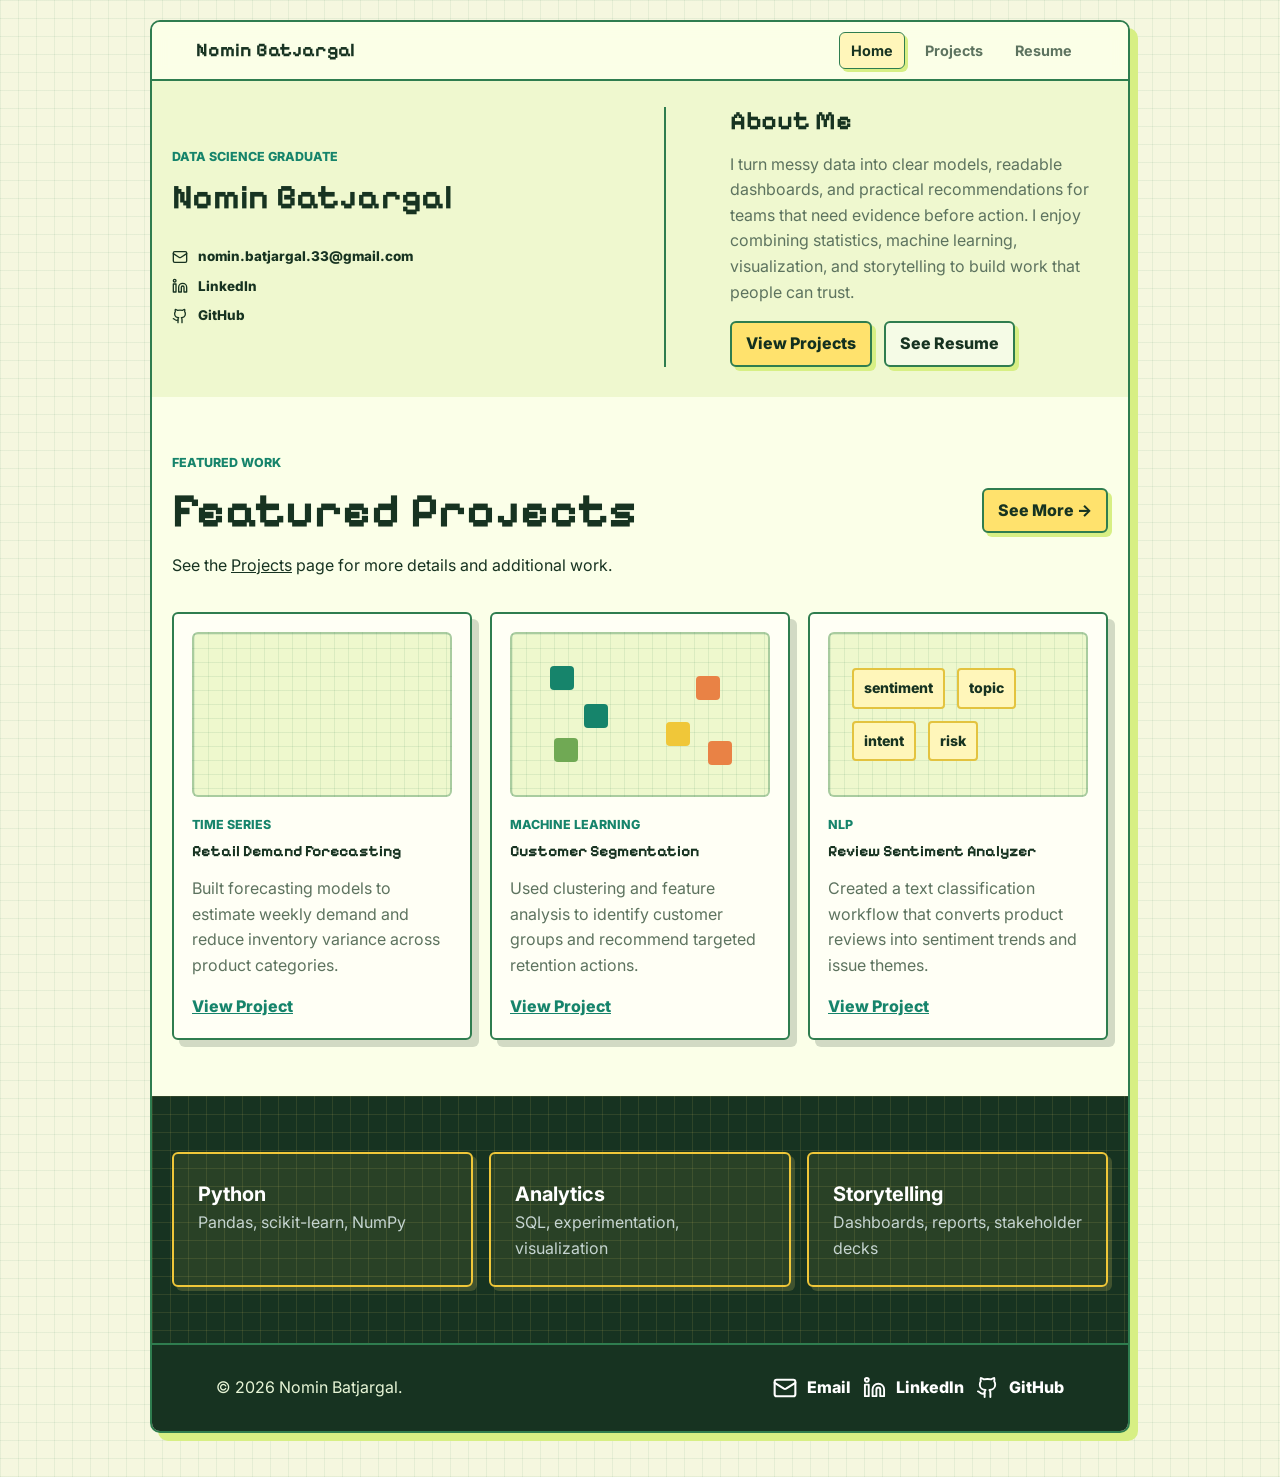
==== index.html @ e417fc6b "portfolio initial design" ====
<!DOCTYPE html>
<html lang="en">
<head>
  <meta charset="UTF-8">
  <meta name="viewport" content="width=device-width, initial-scale=1.0">
  <meta name="description" content="Personal portfolio for a data science graduate featuring projects, resume, and contact information.">
  <title>Nomin Batjargal | Data Science Portfolio</title>
  <link rel="preconnect" href="https://fonts.googleapis.com">
  <link rel="preconnect" href="https://fonts.gstatic.com" crossorigin>
  <link href="https://fonts.googleapis.com/css2?family=Inter:wght@400;500;600;700;800&family=Pixelify+Sans:wght@500;600;700&display=swap" rel="stylesheet">
  <link rel="stylesheet" href="styles.css">
</head>
<body>
  <div class="site-shell">
    <header class="site-header">
      <a class="brand" href="index.html" aria-label="Home">
        <span>Nomin Batjargal</span>
      </a>
      <button class="nav-toggle" type="button" aria-expanded="false" aria-controls="site-nav" aria-label="Toggle navigation">
        <span></span>
        <span></span>
        <span></span>
      </button>
      <nav id="site-nav" class="site-nav" aria-label="Primary navigation">
        <a class="active" href="index.html">Home</a>
        <a href="projects.html">Projects</a>
        <a href="resume.html">Resume</a>
      </nav>
    </header>

    <main>
      <section class="hero">
      <div class="hero-content">
        <div class="hero-identity">
          <p class="eyebrow">Data Science Graduate</p>
          <h1>Nomin Batjargal</h1>
          <div class="hero-contact" aria-label="Contact information">
            <a href="mailto:nomin.batjargal.33@gmail.com">nomin.batjargal.33@gmail.com</a>
            <a href="https://www.linkedin.com/in/nomin-batjargal/" target="_blank" rel="noreferrer">LinkedIn</a>
            <a href="https://github.com/nomin709" target="_blank" rel="noreferrer">GitHub</a>
          </div>
        </div>
        <div class="hero-about">
          <div>
            <h2>About Me</h2>
            <p class="hero-copy">
              I turn messy data into clear models, readable dashboards, and practical recommendations for teams that need evidence before action. I enjoy combining statistics, machine learning, visualization, and storytelling to build work that people can trust.
            </p>
          </div>
          <div class="hero-actions">
            <a class="button primary" href="projects.html">View Projects</a>
            <a class="button secondary" href="resume.html">See Resume</a>
          </div>
        </div>
      </div>
      </section>

      <section class="section">
      <div class="section-inner">
        <div class="section-heading featured-projects-heading">
          <div>
            <p class="eyebrow">Featured Work</p>
            <div class="featured-title-row">
              <h2>Featured Projects</h2>
              <a class="button compact" href="projects.html">See More -></a>
            </div>
            <p>
              See the <a href="projects.html">Projects</a> page for more details and additional work.
            </p>
          </div>
        </div>
        <div class="card-grid">
          <article class="project-card">
            <div class="project-visual forecast">
              <span></span><span></span><span></span><span></span><span></span>
            </div>
            <p class="project-type">Time Series</p>
            <h3>Retail Demand Forecasting</h3>
            <p>Built forecasting models to estimate weekly demand and reduce inventory variance across product categories.</p>
            <a href="projects.html#forecasting">View Project</a>
          </article>
          <article class="project-card">
            <div class="project-visual cluster">
              <span></span><span></span><span></span><span></span><span></span><span></span>
            </div>
            <p class="project-type">Machine Learning</p>
            <h3>Customer Segmentation</h3>
            <p>Used clustering and feature analysis to identify customer groups and recommend targeted retention actions.</p>
            <a href="projects.html#segmentation">View Project</a>
          </article>
          <article class="project-card">
            <div class="project-visual nlp">
              <span>sentiment</span><span>topic</span><span>intent</span><span>risk</span>
            </div>
            <p class="project-type">NLP</p>
            <h3>Review Sentiment Analyzer</h3>
            <p>Created a text classification workflow that converts product reviews into sentiment trends and issue themes.</p>
            <a href="projects.html#nlp">View Project</a>
          </article>
        </div>
      </div>
      </section>

      <section class="section stats-band">
      <div class="section-inner stats-grid">
        <div>
          <strong>Python</strong>
          <span>Pandas, scikit-learn, NumPy</span>
        </div>
        <div>
          <strong>Analytics</strong>
          <span>SQL, experimentation, visualization</span>
        </div>
        <div>
          <strong>Storytelling</strong>
          <span>Dashboards, reports, stakeholder decks</span>
        </div>
      </div>
      </section>
    </main>

    <footer class="site-footer">
      <p>&copy; 2026 Nomin Batjargal.</p>
      <div>
        <a href="mailto:nomin.batjargal.33@gmail.com">Email</a>
        <a href="https://www.linkedin.com/in/nomin-batjargal/" target="_blank" rel="noreferrer">LinkedIn</a>
        <a href="https://github.com/nomin709" target="_blank" rel="noreferrer">GitHub</a>
      </div>
    </footer>
  </div>

  <script src="script.js"></script>
</body>
</html>
---- styles.css ----
:root {
  --ink: #173321;
  --muted: #5d735f;
  --paper: #fbffe8;
  --panel: #fffff5;
  --line: #2f7d4f;
  --sage: #70a954;
  --teal: #16846b;
  --coral: #e98245;
  --mustard: #f0c739;
  --charcoal: #173321;
  --shadow: 7px 7px 0 rgba(23, 51, 33, 0.18);
  --pixel-shadow: 5px 5px 0 #d7ef84;
  --sun: #ffe26d;
}

* {
  box-sizing: border-box;
}

html {
  scroll-behavior: smooth;
}

body {
  margin: 0;
  padding: 20px 0 44px;
  background:
    linear-gradient(90deg, rgba(47, 125, 79, 0.08) 1px, transparent 1px),
    linear-gradient(rgba(47, 125, 79, 0.08) 1px, transparent 1px),
    #f5f7df;
  background-size: 18px 18px;
  color: var(--ink);
  font-family: "Inter", system-ui, -apple-system, BlinkMacSystemFont, "Segoe UI", sans-serif;
  line-height: 1.6;
}

body.modal-open {
  overflow: hidden;
}

a {
  color: inherit;
}

.site-shell {
  width: min(980px, calc(100% - 32px));
  margin: 0 auto;
  overflow: hidden;
  background: var(--paper);
  border: 2px solid var(--line);
  border-radius: 10px;
  box-shadow: 8px 8px 0 #d7ef84;
}

.site-header {
  position: sticky;
  top: 0;
  z-index: 20;
  display: flex;
  align-items: center;
  justify-content: space-between;
  gap: 24px;
  padding: 10px clamp(18px, 4vw, 44px);
  background: rgba(251, 255, 232, 0.96);
  border-bottom: 2px solid var(--line);
  backdrop-filter: blur(8px);
}

.brand {
  display: inline-flex;
  align-items: center;
  font-family: "Pixelify Sans", "Inter", system-ui, sans-serif;
  font-size: 1.2rem;
  font-weight: 800;
  text-decoration: none;
}

.site-nav {
  display: flex;
  align-items: center;
  gap: 8px;
}

.site-nav a {
  padding: 6px 11px;
  color: var(--muted);
  font-size: 0.9rem;
  font-weight: 700;
  text-decoration: none;
  border: 1px solid transparent;
  border-radius: 6px;
}

.site-nav a:hover,
.site-nav a.active {
  color: var(--ink);
  background: #fff6ba;
  border-color: var(--line);
  box-shadow: 3px 3px 0 #d7ef84;
}

.nav-toggle {
  display: none;
  width: 36px;
  height: 36px;
  padding: 0;
  background: #fff6ba;
  border: 2px solid var(--line);
  border-radius: 6px;
}

.nav-toggle span {
  display: block;
  width: 18px;
  height: 2px;
  margin: 4px auto;
  background: var(--ink);
}

.hero {
  position: relative;
  min-height: 240px;
  display: flex;
  align-items: center;
  overflow: hidden;
  background:#eff8cf;
}

.hero-content {
  position: relative;
  z-index: 1;
  display: grid;
  grid-template-columns: minmax(0, 1fr) minmax(0, 1fr);
  gap: clamp(24px, 4vw, 48px);
  width: min(1120px, calc(100% - 40px));
  margin: 0 auto;
  padding: 26px 0 30px;
  color: var(--ink);
}

.hero-identity,
.hero-about {
  min-height: 190px;
}

.hero-identity {
  display: flex;
  flex-direction: column;
  justify-content: center;
}

.hero-about {
  display: flex;
  flex-direction: column;
  justify-content: space-between;
  padding-left: clamp(32px, 5vw, 64px);
  border-left: 2px solid var(--line);
}

.hero-about h2 {
  margin-bottom: 10px;
  font-size: clamp(1.2rem, 2.4vw, 1.65rem);
  color: var(--ink);
}

.hero-contact {
  display: grid;
  gap: 8px;
  margin-top: 8px;
}

.hero-contact a {
  display: inline-flex;
  width: fit-content;
  align-items: center;
  gap: 10px;
  color: var(--ink);
  font-size: 0.84rem;
  font-weight: 800;
  text-decoration: none;
}

.eyebrow {
  margin: 0 0 12px;
  color: var(--teal);
  font-size: 0.78rem;
  font-weight: 800;
  letter-spacing: 0;
  text-transform: uppercase;
}

.hero .eyebrow {
  color: var(--teal);
}

h1,
h2,
h3,
p {
  overflow-wrap: break-word;
}

h1,
h2,
h3 {
  margin-top: 0;
  font-family: "Pixelify Sans", "Inter", system-ui, sans-serif;
  line-height: 1.08;
}

h1 {
  max-width: 880px;
  margin-bottom: 22px;
  font-size: clamp(3rem, 10vw, 6.9rem);
  letter-spacing: 0;
}

.hero h1 {
  font-size: clamp(1.45rem, 3vw, 2.15rem);
  white-space: nowrap;
}

.page-hero h1 {
  font-size: clamp(2.3rem, 6vw, 4.4rem);
}

h2 {
  margin-bottom: 18px;
  font-size: clamp(1.8rem, 4vw, 3rem);
}

h3 {
  margin-bottom: 10px;
  font-size: 1.25rem;
}

.hero-copy,
.page-hero p {
  max-width: 700px;
  color: var(--muted);
  font-size: clamp(0.9rem, 1.3vw, 1rem);
}

.page-hero p {
  color: #d8e5df;
}

.hero-actions,
.tag-row,
.site-footer div {
  display: flex;
  flex-wrap: wrap;
  gap: 12px;
}

.button {
  display: inline-flex;
  min-height: 38px;
  align-items: center;
  justify-content: center;
  padding: 8px 14px;
  font-weight: 800;
  text-decoration: none;
  border: 2px solid var(--line);
  border-radius: 6px;
  box-shadow: 4px 4px 0 #d7ef84;
  cursor: pointer;
}

.button.primary {
  color: #12301f;
  background: var(--sun);
}

.button.secondary {
  color: var(--ink);
  background: #f5fbe6;
  border-color: var(--line);
  box-shadow: 4px 4px 0 #d7ef84;
}

.section {
  padding: clamp(34px, 5vw, 56px) 0;
}

.section-inner {
  width: min(1120px, calc(100% - 40px));
  margin: 0 auto;
}

.intro-band,
.muted-section {
  background:
    linear-gradient(90deg, rgba(47, 125, 79, 0.08) 1px, transparent 1px),
    linear-gradient(rgba(47, 125, 79, 0.08) 1px, transparent 1px),
    #eff8cf;
  background-size: 16px 16px;
}

.two-column,
.split-layout,
.resume-hero {
  display: grid;
  grid-template-columns: minmax(0, 0.95fr) minmax(0, 1.05fr);
  gap: clamp(34px, 6vw, 72px);
  align-items: start;
}

.intro-copy,
.content-stack {
  color: var(--muted);
  font-size: 1.08rem;
}

.text-link,
.project-card a {
  color: var(--teal);
  font-weight: 800;
}

.section-heading {
  max-width: 720px;
  margin-bottom: 34px;
}

.featured-projects-heading {
  max-width: 100%;
}

.featured-projects-heading p {
  max-width: none;
}

.featured-projects-heading h2 {
  margin-bottom: 0;
}

.featured-title-row {
  display: flex;
  align-items: center;
  justify-content: space-between;
  gap: 24px;
  margin-bottom: 10px;
}

.button.compact {
  min-height: 40px;
  padding: 8px 14px;
  color: var(--charcoal);
  background: var(--sun);
  white-space: nowrap;
}

.project-intro {
  padding-top: clamp(34px, 5vw, 56px);
  padding-bottom: 0;
}

.project-intro .section-heading {
  margin-bottom: 0;
}

.project-page-heading {
  max-width: 100%;
}

.project-page-heading h2 {
  font-size: clamp(1.6rem, 3vw, 2.25rem);
}

.project-page-heading p {
  max-width: none;
}

.project-intro p {
  color: var(--muted);
  font-size: 1.08rem;
}

.card-grid {
  display: grid;
  grid-template-columns: repeat(3, minmax(0, 1fr));
  gap: 18px;
}

.project-card,
.case-study,
.timeline-grid article,
.resume-sidebar,
.resume-main {
  background: var(--panel);
  border: 2px solid var(--line);
  border-radius: 6px;
  box-shadow: var(--shadow);
}

.project-card {
  padding: 18px;
}

.project-card h3 {
  font-size: 0.98rem;
}

.case-study h2 {
  font-size: clamp(1.2rem, 2.1vw, 1.65rem);
}

.project-card p,
.case-study p,
.timeline-grid p {
  color: var(--muted);
}

.project-type {
  margin: 18px 0 8px;
  color: var(--teal) !important;
  font-size: 0.78rem;
  font-weight: 800;
  text-transform: uppercase;
}

.project-visual {
  position: relative;
  min-height: 165px;
  overflow: hidden;
  background:
    linear-gradient(90deg, rgba(47, 125, 79, 0.1) 1px, transparent 1px),
    linear-gradient(rgba(47, 125, 79, 0.1) 1px, transparent 1px),
    #eef8cd;
  background-size: 14px 14px;
  border: 2px solid rgba(47, 125, 79, 0.36);
  border-radius: 6px;
}

.project-visual.forecast {
  display: flex;
  align-items: end;
  gap: 9px;
  padding: 22px;
}

.project-visual.forecast span {
  flex: 1;
  min-width: 18px;
  background: var(--teal);
  border-radius: 4px 4px 0 0;
}

.project-visual.forecast span:nth-child(1) { height: 36%; }
.project-visual.forecast span:nth-child(2) { height: 58%; background: var(--sage); }
.project-visual.forecast span:nth-child(3) { height: 46%; background: var(--mustard); }
.project-visual.forecast span:nth-child(4) { height: 76%; }
.project-visual.forecast span:nth-child(5) { height: 64%; background: var(--coral); }

.project-visual.cluster span {
  position: absolute;
  width: 24px;
  height: 24px;
  background: var(--teal);
  border-radius: 4px;
}

.project-visual.cluster span:nth-child(1) { top: 32px; left: 38px; }
.project-visual.cluster span:nth-child(2) { top: 70px; left: 72px; background: var(--teal); }
.project-visual.cluster span:nth-child(3) { top: 104px; left: 42px; background: var(--sage); }
.project-visual.cluster span:nth-child(4) { top: 42px; right: 48px; background: var(--coral); }
.project-visual.cluster span:nth-child(5) { top: 88px; right: 78px; background: var(--mustard); }
.project-visual.cluster span:nth-child(6) { bottom: 30px; right: 36px; background: var(--coral); }

.project-visual.nlp {
  display: flex;
  flex-wrap: wrap;
  align-content: center;
  gap: 12px;
  padding: 22px;
}

.project-visual.nlp span,
.tag-row span,
.skill-cloud span {
  display: inline-flex;
  align-items: center;
  min-height: 34px;
  padding: 7px 10px;
  color: var(--charcoal);
  background: #fff6ba;
  border: 2px solid #e3c33f;
  border-radius: 4px;
  font-size: 0.88rem;
  font-weight: 800;
}

.project-visual.dashboard {
  display: grid;
  grid-template-columns: repeat(2, 1fr);
  gap: 14px;
  padding: 22px;
}

.project-visual.dashboard span {
  background: #ffffff;
  border: 2px solid var(--line);
  border-radius: 4px;
}

.project-visual.dashboard span:first-child {
  grid-row: span 2;
  background: linear-gradient(180deg, var(--teal), var(--sage));
}

.stats-band {
  color: #ffffff;
  background:
    linear-gradient(90deg, rgba(255, 226, 109, 0.1) 1px, transparent 1px),
    linear-gradient(rgba(255, 226, 109, 0.1) 1px, transparent 1px),
    var(--charcoal);
  background-size: 18px 18px;
}

.stats-grid {
  display: grid;
  grid-template-columns: repeat(3, minmax(0, 1fr));
  gap: 16px;
}

.stats-grid div {
  padding: 24px;
  border: 2px solid var(--mustard);
  background: rgba(255, 226, 109, 0.08);
  border-radius: 6px;
  box-shadow: 4px 4px 0 rgba(255, 226, 109, 0.18);
}

.stats-grid strong,
.stats-grid span {
  display: block;
}

.stats-grid strong {
  font-size: 1.25rem;
}

.stats-grid span {
  color: #c5d4d0;
}

.page-hero {
  padding: clamp(78px, 11vw, 132px) 0 clamp(62px, 8vw, 96px);
  color: #ffffff;
  background:
    linear-gradient(110deg, rgba(32, 48, 47, 0.98), rgba(28, 124, 138, 0.78)),
    repeating-linear-gradient(90deg, transparent 0 52px, rgba(255, 255, 255, 0.08) 52px 53px);
}

.timeline-grid {
  display: grid;
  grid-template-columns: repeat(3, minmax(0, 1fr));
  gap: 18px;
}

.timeline-grid article {
  padding: 24px;
}

.project-list {
  display: grid;
  grid-template-columns: repeat(3, minmax(0, 1fr));
  gap: 34px 22px;
}

.case-study {
  display: flex;
  min-width: 0;
  flex-direction: column;
  gap: 16px;
  padding: 0;
  background: transparent;
  border: 0;
  box-shadow: none;
  cursor: pointer;
  transition: transform 0.16s ease;
}

.case-study:hover {
  transform: translate(-2px, -2px);
}

.case-study .project-type {
  margin: 0;
}

.case-study h2 {
  min-height: 3.5rem;
  margin-bottom: 0;
}

.case-study .project-visual {
  width: 100%;
  aspect-ratio: 16 / 10;
  min-height: 0;
}

.case-study > p:not(.project-type) {
  margin: 0;
}

.case-study > a,
.project-toggle {
  display: inline-flex;
  width: fit-content;
  align-items: center;
  padding: 0;
  color: var(--teal);
  font: inherit;
  font-weight: 800;
  text-align: left;
  text-decoration: underline;
  text-underline-offset: 3px;
  background: transparent;
  border: 0;
  cursor: pointer;
}

.project-toggle::after {
  margin-left: 8px;
  font-family: "Pixelify Sans", "Inter", system-ui, sans-serif;
}

.project-details {
  display: none;
}

.project-details[hidden] {
  display: none;
}

.case-study:hover h2,
.case-study:focus-within h2,
.case-study.is-open h2 {
  color: var(--teal);
}

.project-meta {
  display: grid;
  gap: 6px;
  margin-top: auto;
}

.project-meta span {
  color: var(--muted);
  font-size: 0.9rem;
}

.project-meta strong {
  font-family: "Pixelify Sans", "Inter", system-ui, sans-serif;
  font-size: 1.2rem;
}

.project-modal {
  position: fixed;
  inset: 0;
  z-index: 50;
  display: grid;
  place-items: center;
  padding: 22px;
}

.project-modal[hidden] {
  display: none;
}

.project-modal-backdrop {
  position: absolute;
  inset: 0;
  background: rgba(23, 51, 33, 0.74);
}

.project-modal-card {
  position: relative;
  z-index: 1;
  width: min(760px, 100%);
  max-height: min(86vh, 820px);
  overflow: auto;
  padding: clamp(20px, 4vw, 34px);
  background:
    linear-gradient(90deg, rgba(47, 125, 79, 0.08) 1px, transparent 1px),
    linear-gradient(rgba(47, 125, 79, 0.08) 1px, transparent 1px),
    var(--panel);
  background-size: 16px 16px;
  border: 2px solid var(--line);
  border-radius: 8px;
  box-shadow: 8px 8px 0 #d7ef84;
}

.project-modal-close {
  position: absolute;
  top: 14px;
  right: 14px;
  min-height: 36px;
  padding: 7px 11px;
  color: var(--charcoal);
  font: inherit;
  font-weight: 800;
  background: var(--sun);
  border: 2px solid var(--line);
  border-radius: 6px;
  box-shadow: 3px 3px 0 #d7ef84;
  cursor: pointer;
}

.project-modal-type {
  margin: 0 0 10px;
  color: var(--teal);
  font-size: 0.78rem;
  font-weight: 800;
  text-transform: uppercase;
}

.project-modal-card h2 {
  max-width: calc(100% - 92px);
  margin-bottom: 18px;
  font-size: clamp(1.55rem, 4vw, 2.45rem);
}

.project-modal-visual {
  margin-bottom: 18px;
}

.project-modal-summary,
.project-modal-details {
  color: var(--muted);
}

.project-modal-details {
  display: grid;
  gap: 12px;
  margin-top: 16px;
  padding: 16px;
  background: #f6ffd5;
  border: 2px solid rgba(47, 125, 79, 0.38);
}

.project-modal-details p,
.project-modal-details .detail-list {
  margin: 0;
}

.project-modal-details .detail-list {
  padding-left: 18px;
}

.project-modal-meta {
  display: flex;
  justify-content: space-between;
  gap: 16px;
  margin-top: 18px;
  padding-top: 14px;
  border-top: 2px solid rgba(47, 125, 79, 0.26);
}

.project-modal-meta span {
  color: var(--muted);
}

.project-modal-meta strong {
  font-family: "Pixelify Sans", "Inter", system-ui, sans-serif;
}

.resume-card {
  overflow: hidden;
  background: var(--panel);
  border: 2px solid var(--line);
  border-radius: 6px;
  box-shadow: var(--shadow);
}

.resume-toolbar {
  display: flex;
  align-items: center;
  justify-content: space-between;
  gap: 18px;
  padding: 8px clamp(18px, 3vw, 32px);
  color: #ffffff;
  background:
    linear-gradient(90deg, rgba(255, 226, 109, 0.14) 1px, transparent 1px),
    linear-gradient(rgba(255, 226, 109, 0.14) 1px, transparent 1px),
    var(--teal);
  background-size: 14px 14px;
  border-bottom: 2px solid var(--line);
}

.resume-title {
  display: inline-flex;
  align-items: center;
  gap: 12px;
  margin: 0;
  font-size: clamp(1.15rem, 2vw, 1.45rem);
}

.resume-title::before {
  content: "";
  width: 1.25rem;
  height: 1.25rem;
  background: currentColor;
  -webkit-mask: url("data:image/svg+xml,%3Csvg xmlns='http://www.w3.org/2000/svg' width='24' height='24' viewBox='0 0 24 24' fill='none' stroke='black' stroke-width='2' stroke-linecap='round' stroke-linejoin='round'%3E%3Cpath d='M15 2H6a2 2 0 0 0-2 2v16a2 2 0 0 0 2 2h12a2 2 0 0 0 2-2V7Z'/%3E%3Cpath d='M14 2v4a2 2 0 0 0 2 2h4'/%3E%3Cpath d='M10 9H8'/%3E%3Cpath d='M16 13H8'/%3E%3Cpath d='M16 17H8'/%3E%3C/svg%3E") center / contain no-repeat;
  mask: url("data:image/svg+xml,%3Csvg xmlns='http://www.w3.org/2000/svg' width='24' height='24' viewBox='0 0 24 24' fill='none' stroke='black' stroke-width='2' stroke-linecap='round' stroke-linejoin='round'%3E%3Cpath d='M15 2H6a2 2 0 0 0-2 2v16a2 2 0 0 0 2 2h12a2 2 0 0 0 2-2V7Z'/%3E%3Cpath d='M14 2v4a2 2 0 0 0 2 2h4'/%3E%3Cpath d='M10 9H8'/%3E%3Cpath d='M16 13H8'/%3E%3Cpath d='M16 17H8'/%3E%3C/svg%3E") center / contain no-repeat;
}

.resume-controls {
  display: flex;
  flex-wrap: wrap;
  gap: 10px;
  justify-content: flex-end;
}

.resume-control {
  display: inline-flex;
  min-height: 42px;
  align-items: center;
  gap: 8px;
  padding: 9px 13px;
  color: #ffffff;
  font: inherit;
  font-weight: 700;
  text-decoration: none;
  background: transparent;
  border: 1px solid transparent;
  border-radius: 6px;
  cursor: pointer;
}

.resume-control:hover {
  background: rgba(255, 226, 109, 0.18);
}

.resume-control::before,
.resume-collapse::after {
  content: "";
  width: 1.05rem;
  height: 1.05rem;
  background: currentColor;
  -webkit-mask: var(--control-icon) center / contain no-repeat;
  mask: var(--control-icon) center / contain no-repeat;
}

.resume-open {
  --control-icon: url("data:image/svg+xml,%3Csvg xmlns='http://www.w3.org/2000/svg' width='24' height='24' viewBox='0 0 24 24' fill='none' stroke='black' stroke-width='2' stroke-linecap='round' stroke-linejoin='round'%3E%3Cpath d='M15 3h6v6'/%3E%3Cpath d='M10 14 21 3'/%3E%3Cpath d='M18 13v6a2 2 0 0 1-2 2H5a2 2 0 0 1-2-2V8a2 2 0 0 1 2-2h6'/%3E%3C/svg%3E");
}

.resume-download {
  --control-icon: url("data:image/svg+xml,%3Csvg xmlns='http://www.w3.org/2000/svg' width='24' height='24' viewBox='0 0 24 24' fill='none' stroke='black' stroke-width='2' stroke-linecap='round' stroke-linejoin='round'%3E%3Cpath d='M21 15v4a2 2 0 0 1-2 2H5a2 2 0 0 1-2-2v-4'/%3E%3Cpolyline points='7 10 12 15 17 10'/%3E%3Cline x1='12' x2='12' y1='15' y2='3'/%3E%3C/svg%3E");
}

.resume-collapse {
  color: var(--charcoal);
  background: var(--sun);
  border-color: rgba(23, 51, 33, 0.26);
}

.resume-collapse:hover {
  background: #fff1a3;
}

.resume-collapse::before {
  display: none;
}

.resume-collapse::after {
  --control-icon: url("data:image/svg+xml,%3Csvg xmlns='http://www.w3.org/2000/svg' width='24' height='24' viewBox='0 0 24 24' fill='none' stroke='black' stroke-width='2' stroke-linecap='round' stroke-linejoin='round'%3E%3Cpath d='m18 15-6-6-6 6'/%3E%3C/svg%3E");
  transition: transform 0.2s ease;
}

.resume-card.is-collapsed .resume-collapse::after {
  transform: rotate(180deg);
}

.resume-preview {
  height: min(900px, calc(100vh - 190px));
  min-height: 720px;
  overflow: hidden;
  background: #252525;
}

.resume-preview iframe {
  display: block;
  width: 100%;
  height: 100%;
  border: 0;
}

.resume-card.is-collapsed .resume-preview {
  display: none;
}

.site-footer a[href^="mailto:"],
.site-footer a[href*="linkedin"],
.site-footer a[href*="github"],
.hero-contact a[href^="mailto:"],
.hero-contact a[href*="linkedin"],
.hero-contact a[href*="github"],
.resume-contact a[href^="mailto:"],
.resume-contact a[href*="linkedin"],
.resume-contact a[href*="github"] {
  display: inline-flex;
  align-items: center;
  gap: 10px;
}

.site-footer a[href^="mailto:"]::before,
.site-footer a[href*="linkedin"]::before,
.site-footer a[href*="github"]::before,
.hero-contact a[href^="mailto:"]::before,
.hero-contact a[href*="linkedin"]::before,
.hero-contact a[href*="github"]::before,
.resume-contact a[href^="mailto:"]::before,
.resume-contact a[href*="linkedin"]::before,
.resume-contact a[href*="github"]::before {
  content: "";
  flex: 0 0 var(--icon-size, 1.25rem);
  width: var(--icon-size, 1.25rem);
  height: var(--icon-size, 1.25rem);
  background: currentColor;
  -webkit-mask: var(--icon-image) center / contain no-repeat;
  mask: var(--icon-image) center / contain no-repeat;
}

.site-footer a {
  --icon-size: 1.45rem;
}

.hero-contact a {
  --icon-size: 1rem;
}

a[href^="mailto:"] {
  --icon-image: url("data:image/svg+xml,%3Csvg xmlns='http://www.w3.org/2000/svg' width='24' height='24' viewBox='0 0 24 24' fill='none' stroke='black' stroke-width='2' stroke-linecap='round' stroke-linejoin='round'%3E%3Crect x='2' y='4' width='20' height='16' rx='2'/%3E%3Cpath d='m22 7-8.97 5.7a2 2 0 0 1-2.06 0L2 7'/%3E%3C/svg%3E");
}

a[href*="linkedin"] {
  --icon-image: url("data:image/svg+xml,%3Csvg xmlns='http://www.w3.org/2000/svg' width='24' height='24' viewBox='0 0 24 24' fill='none' stroke='black' stroke-width='2' stroke-linecap='round' stroke-linejoin='round'%3E%3Cpath d='M16 8a6 6 0 0 1 6 6v7h-4v-7a2 2 0 0 0-4 0v7h-4v-7a6 6 0 0 1 6-6z'/%3E%3Crect width='4' height='12' x='2' y='9'/%3E%3Ccircle cx='4' cy='4' r='2'/%3E%3C/svg%3E");
}

a[href*="github"] {
  --icon-image: url("data:image/svg+xml,%3Csvg xmlns='http://www.w3.org/2000/svg' width='24' height='24' viewBox='0 0 24 24' fill='none' stroke='black' stroke-width='2' stroke-linecap='round' stroke-linejoin='round'%3E%3Cpath d='M15 22v-4a4.8 4.8 0 0 0-1-3.5c3 0 6-2 6-5.5.08-1.25-.27-2.48-1-3.5.28-1.15.28-2.35 0-3.5 0 0-1 0-3 1.5-2.64-.5-5.36-.5-8 0C6 2 5 2 5 2c-.3 1.15-.3 2.35 0 3.5A5.4 5.4 0 0 0 4 9c0 3.5 3 5.5 6 5.5-.39.49-.68 1.05-.85 1.65-.17.6-.22 1.23-.15 1.85v4'/%3E%3Cpath d='M9 18c-4.51 2-5-2-7-2'/%3E%3C/svg%3E");
}

.site-footer {
  display: flex;
  align-items: center;
  justify-content: space-between;
  gap: 22px;
  padding: 30px clamp(20px, 5vw, 72px);
  color: #e7f5d6;
  background: var(--charcoal);
  border-top: 2px solid var(--line);
}

.site-footer p {
  margin: 0;
}

.site-footer a {
  color: #ffffff;
  font-weight: 800;
  text-decoration: none;
}

@media (max-width: 860px) {
  .nav-toggle {
    display: block;
  }

  .site-nav {
    position: absolute;
    top: calc(100% + 1px);
    right: 20px;
    left: 20px;
    display: none;
    flex-direction: column;
    align-items: stretch;
    padding: 12px;
    background: var(--panel);
    border: 1px solid var(--line);
    border-radius: 8px;
    box-shadow: var(--shadow);
  }

  .site-nav.open {
    display: flex;
  }

  .site-nav a {
    padding: 12px;
  }

  .hero {
    min-height: auto;
  }

  .hero-content {
    grid-template-columns: 1fr;
    gap: 34px;
  }

  .hero-identity,
  .hero-about {
    min-height: auto;
  }

  .hero-about {
    gap: 30px;
    padding-top: 34px;
    padding-left: 0;
    border-top: 2px solid var(--line);
    border-left: 0;
  }

  .featured-title-row {
    align-items: flex-start;
    flex-direction: column;
  }

  .two-column,
  .split-layout,
  .resume-hero,
  .card-grid,
  .stats-grid,
  .timeline-grid,
  .project-list {
    grid-template-columns: 1fr;
  }

  .resume-toolbar {
    align-items: stretch;
    flex-direction: column;
  }

  .resume-controls {
    justify-content: flex-start;
  }

  .site-footer {
    align-items: flex-start;
    flex-direction: column;
  }
}

@media (max-width: 560px) {
  body {
    padding: 12px 0 28px;
  }

  .site-shell {
    width: calc(100% - 24px);
    border-radius: 14px;
  }

  .site-header {
    padding: 10px 14px;
  }

  .section-inner,
  .hero-content {
    width: calc(100% - 32px);
  }

  .hero-content {
    margin: 0 auto;
  }

  h1 {
    font-size: 3rem;
  }

  .page-hero h1 {
    font-size: 2.35rem;
  }

  .button {
    width: 100%;
  }

  .resume-preview,
  .resume-preview iframe {
    min-height: 620px;
    height: 620px;
  }
}
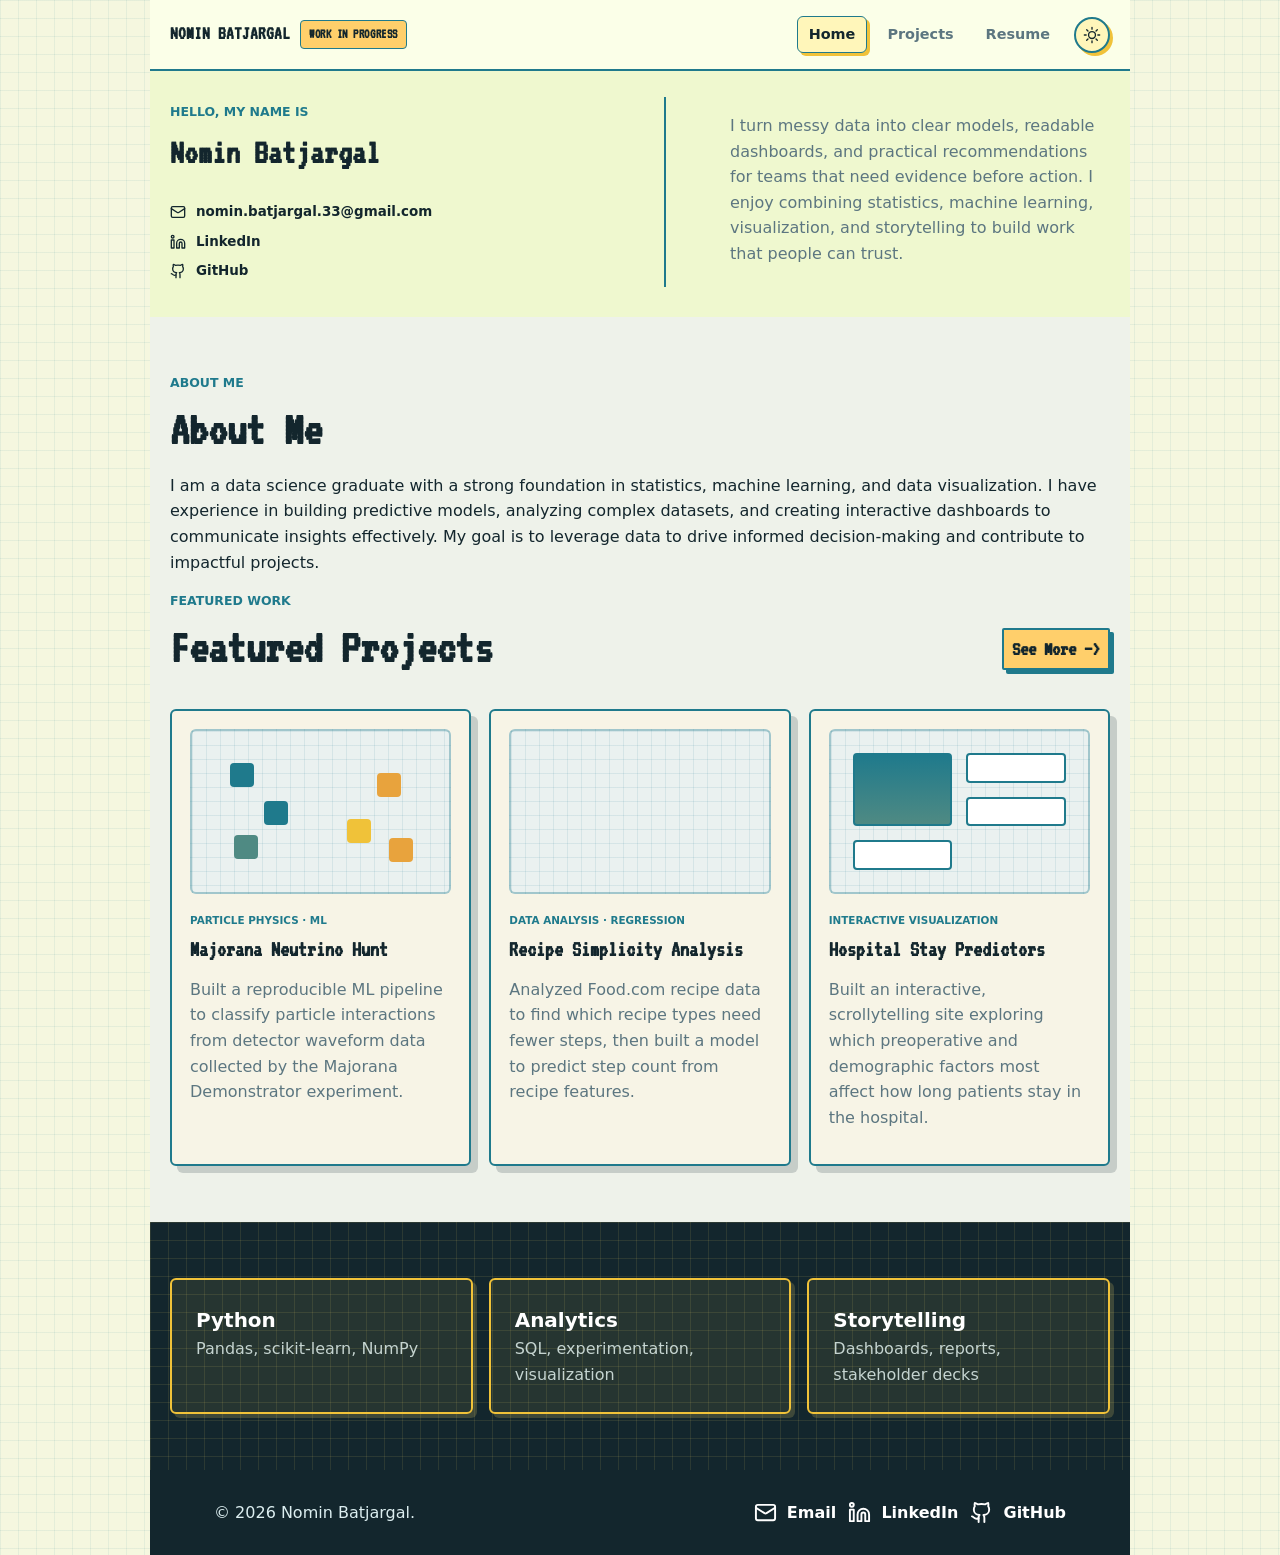
==== commit d3e32d0d: "updated projects page Co-authored-by: Copilot <copilot@github.com>" ====
--- a/index.html
+++ b/index.html
@@ -7,14 +7,15 @@
   <title>Nomin Batjargal | Data Science Portfolio</title>
   <link rel="preconnect" href="https://fonts.googleapis.com">
   <link rel="preconnect" href="https://fonts.gstatic.com" crossorigin>
-  <link href="https://fonts.googleapis.com/css2?family=Inter:wght@400;500;600;700;800&family=Pixelify+Sans:wght@500;600;700&display=swap" rel="stylesheet">
+  <link href="https://fonts.googleapis.com/css2?family=VT323&display=swap" rel="stylesheet">
   <link rel="stylesheet" href="styles.css">
 </head>
 <body>
   <div class="site-shell">
     <header class="site-header">
       <a class="brand" href="index.html" aria-label="Home">
-        <span>Nomin Batjargal</span>
+        <span>NOMIN BATJARGAL</span>
+        <span class="wip-badge">Work in Progress</span>
       </a>
       <button class="nav-toggle" type="button" aria-expanded="false" aria-controls="site-nav" aria-label="Toggle navigation">
         <span></span>
@@ -25,6 +26,15 @@
         <a class="active" href="index.html">Home</a>
         <a href="projects.html">Projects</a>
         <a href="resume.html">Resume</a>
+        <button class="theme-toggle" type="button" aria-label="Switch to dark theme" aria-pressed="false">
+          <svg class="theme-icon theme-icon-sun" viewBox="0 0 24 24" aria-hidden="true">
+            <circle cx="12" cy="12" r="4.6"></circle>
+            <path d="M12 1.8v2.4M12 19.8v2.4M4.93 4.93l1.7 1.7M17.37 17.37l1.7 1.7M1.8 12h2.4M19.8 12h2.4M4.93 19.07l1.7-1.7M17.37 6.63l1.7-1.7"></path>
+          </svg>
+          <svg class="theme-icon theme-icon-moon" viewBox="0 0 24 24" aria-hidden="true">
+            <path d="M20.8 14.2A8.5 8.5 0 0 1 9.8 3.2a8.5 8.5 0 1 0 11 11Z"></path>
+          </svg>
+        </button>
       </nav>
     </header>
 
@@ -32,7 +42,7 @@
       <section class="hero">
       <div class="hero-content">
         <div class="hero-identity">
-          <p class="eyebrow">Data Science Graduate</p>
+          <p class="eyebrow">Hello, My name is</p>
           <h1>Nomin Batjargal</h1>
           <div class="hero-contact" aria-label="Contact information">
             <a href="mailto:nomin.batjargal.33@gmail.com">nomin.batjargal.33@gmail.com</a>
@@ -42,14 +52,9 @@
         </div>
         <div class="hero-about">
           <div>
-            <h2>About Me</h2>
             <p class="hero-copy">
               I turn messy data into clear models, readable dashboards, and practical recommendations for teams that need evidence before action. I enjoy combining statistics, machine learning, visualization, and storytelling to build work that people can trust.
             </p>
-          </div>
-          <div class="hero-actions">
-            <a class="button primary" href="projects.html">View Projects</a>
-            <a class="button secondary" href="resume.html">See Resume</a>
           </div>
         </div>
       </div>
@@ -59,17 +64,25 @@
       <div class="section-inner">
         <div class="section-heading featured-projects-heading">
           <div>
+            <p class="eyebrow">About Me</p>
+            <div class="featured-title-row">
+              <h2>About Me</h2>
+            </div>
+          </div>
+          <div class="about-me">
+            <p>
+              I am a data science graduate with a strong foundation in statistics, machine learning, and data visualization. I have experience in building predictive models, analyzing complex datasets, and creating interactive dashboards to communicate insights effectively. My goal is to leverage data to drive informed decision-making and contribute to impactful projects.
+            </p>
+          </div>
+          <div>
             <p class="eyebrow">Featured Work</p>
             <div class="featured-title-row">
               <h2>Featured Projects</h2>
-              <a class="button compact" href="projects.html">See More -></a>
+              <a class="button compact" href="projects.html">See More —></a>
             </div>
-            <p>
-              See the <a href="projects.html">Projects</a> page for more details and additional work.
-            </p>
           </div>
         </div>
-        <div class="card-grid">
+        <div class="card-grid" data-featured-source="projects.html">
           <article class="project-card">
             <div class="project-visual forecast">
               <span></span><span></span><span></span><span></span><span></span>
@@ -77,7 +90,6 @@
             <p class="project-type">Time Series</p>
             <h3>Retail Demand Forecasting</h3>
             <p>Built forecasting models to estimate weekly demand and reduce inventory variance across product categories.</p>
-            <a href="projects.html#forecasting">View Project</a>
           </article>
           <article class="project-card">
             <div class="project-visual cluster">
@@ -86,7 +98,6 @@
             <p class="project-type">Machine Learning</p>
             <h3>Customer Segmentation</h3>
             <p>Used clustering and feature analysis to identify customer groups and recommend targeted retention actions.</p>
-            <a href="projects.html#segmentation">View Project</a>
           </article>
           <article class="project-card">
             <div class="project-visual nlp">
@@ -95,7 +106,6 @@
             <p class="project-type">NLP</p>
             <h3>Review Sentiment Analyzer</h3>
             <p>Created a text classification workflow that converts product reviews into sentiment trends and issue themes.</p>
-            <a href="projects.html#nlp">View Project</a>
           </article>
         </div>
       </div>
@@ -117,6 +127,23 @@
         </div>
       </div>
       </section>
+
+      <div class="project-modal" id="project-modal" hidden>
+        <div class="project-modal-backdrop" data-modal-close></div>
+        <article class="project-modal-card" role="dialog" aria-modal="true" aria-labelledby="project-modal-title">
+          <div class="project-modal-titlebar">
+            <p class="project-modal-type" id="project-modal-type"></p>
+            <button class="project-modal-close" type="button" data-modal-close aria-label="Close project details">&times;</button>
+          </div>
+          <div class="project-modal-body">
+            <h2 id="project-modal-title"></h2>
+            <div class="project-modal-visual" id="project-modal-visual"></div>
+            <p class="project-modal-summary" id="project-modal-summary"></p>
+            <div class="project-modal-details" id="project-modal-details"></div>
+            <div class="project-modal-meta" id="project-modal-meta"></div>
+          </div>
+        </article>
+      </div>
     </main>
 
     <footer class="site-footer">
--- a/styles.css
+++ b/styles.css
@@ -1,17 +1,35 @@
 :root {
-  --ink: #173321;
-  --muted: #5d735f;
-  --paper: #fbffe8;
-  --panel: #fffff5;
-  --line: #2f7d4f;
-  --sage: #70a954;
-  --teal: #16846b;
-  --coral: #e98245;
-  --mustard: #f0c739;
-  --charcoal: #173321;
-  --shadow: 7px 7px 0 rgba(23, 51, 33, 0.18);
-  --pixel-shadow: 5px 5px 0 #d7ef84;
-  --sun: #ffe26d;
+  --ink: #13262d;
+  --muted: #5c7680;
+  --paper: #eef2ea;
+  --panel: #f7f4e6;
+  --line: #1f7a8c;
+  --sage: #4f8a83;
+  --teal: #1f7a8c;
+  --coral: #e8a33d;
+  --mustard: #f0c239;
+  --charcoal: #13262d;
+  --shadow: 7px 7px 0 rgba(19, 38, 45, 0.18);
+  --pixel-shadow: 5px 5px 0 #f0c239;
+  --sun: #ffcf6b;
+  --grid: rgba(31, 122, 140, 0.08);
+}
+
+body.dark-theme {
+  --ink: #dce9ec;
+  --muted: #93aab0;
+  --paper: #0c1a20;
+  --panel: #142a32;
+  --line: #4fd6e0;
+  --sage: #6fbcae;
+  --teal: #4fd6e0;
+  --coral: #f0b45c;
+  --mustard: #ffd76a;
+  --charcoal: #eef3f0;
+  --shadow: 7px 7px 0 rgba(4, 12, 15, 0.55);
+  --pixel-shadow: 5px 5px 0 rgba(79, 214, 224, 0.35);
+  --sun: #ffcf6b;
+  --grid: rgba(79, 214, 224, 0.12);
 }
 
 * {
@@ -24,15 +42,23 @@
 
 body {
   margin: 0;
-  padding: 20px 0 44px;
+  padding: 0;
   background:
-    linear-gradient(90deg, rgba(47, 125, 79, 0.08) 1px, transparent 1px),
-    linear-gradient(rgba(47, 125, 79, 0.08) 1px, transparent 1px),
+    linear-gradient(90deg, var(--grid) 1px, transparent 1px),
+    linear-gradient(var(--grid) 1px, transparent 1px),
     #f5f7df;
   background-size: 18px 18px;
   color: var(--ink);
   font-family: "Inter", system-ui, -apple-system, BlinkMacSystemFont, "Segoe UI", sans-serif;
   line-height: 1.6;
+  transition: background-color 0.2s ease, color 0.2s ease;
+}
+
+body.dark-theme {
+  background:
+    linear-gradient(90deg, var(--grid) 1px, transparent 1px),
+    linear-gradient(var(--grid) 1px, transparent 1px),
+    #0b1714;
 }
 
 body.modal-open {
@@ -46,11 +72,7 @@
 .site-shell {
   width: min(980px, calc(100% - 32px));
   margin: 0 auto;
-  overflow: hidden;
   background: var(--paper);
-  border: 2px solid var(--line);
-  border-radius: 10px;
-  box-shadow: 8px 8px 0 #d7ef84;
 }
 
 .site-header {
@@ -61,19 +83,33 @@
   align-items: center;
   justify-content: space-between;
   gap: 24px;
-  padding: 10px clamp(18px, 4vw, 44px);
+  width: 100%;
+  padding: 16px 20px;
   background: rgba(251, 255, 232, 0.96);
+  backdrop-filter: blur(8px);
   border-bottom: 2px solid var(--line);
-  backdrop-filter: blur(8px);
 }
 
 .brand {
   display: inline-flex;
   align-items: center;
-  font-family: "Pixelify Sans", "Inter", system-ui, sans-serif;
+  font-family: "VT323", "Inter", system-ui, sans-serif;
   font-size: 1.2rem;
-  font-weight: 800;
+  font-weight: 700;
   text-decoration: none;
+  gap: 10px;
+}
+
+.wip-badge {
+  padding: 3px 8px;
+  color: var(--charcoal);
+  font-family: "VT323", "Inter", system-ui, sans-serif;
+  font-size: 0.85rem;
+  letter-spacing: 0.04em;
+  text-transform: uppercase;
+  background: var(--sun);
+  border: 1px solid var(--line);
+  border-radius: 4px;
 }
 
 .site-nav {
@@ -97,7 +133,80 @@
   color: var(--ink);
   background: #fff6ba;
   border-color: var(--line);
-  box-shadow: 3px 3px 0 #d7ef84;
+  box-shadow: 3px 3px 0 #f0c239;
+}
+
+body.dark-theme .site-nav a:hover,
+body.dark-theme .site-nav a.active {
+  background: rgba(255, 216, 106, 0.14);
+  box-shadow: 3px 3px 0 rgba(122, 214, 181, 0.25);
+}
+
+.theme-toggle {
+  position: relative;
+  display: inline-flex;
+  align-items: center;
+  justify-content: center;
+  width: 36px;
+  height: 36px;
+  padding: 0;
+  margin-left: 4px;
+  background: #fff6ba;
+  border: 2px solid var(--line);
+  border-radius: 999px;
+  box-shadow: 3px 3px 0 #f0c239;
+  color: var(--ink);
+  cursor: pointer;
+  transition: transform 0.2s ease, box-shadow 0.2s ease, background-color 0.2s ease;
+}
+
+.theme-toggle:hover {
+  transform: translate(-1px, -1px);
+}
+
+.theme-toggle:focus-visible {
+  outline: 2px solid var(--teal);
+  outline-offset: 2px;
+}
+
+.theme-icon {
+  position: absolute;
+  top: 50%;
+  left: 50%;
+  width: 18px;
+  height: 18px;
+  stroke: currentColor;
+  stroke-width: 1.8;
+  stroke-linecap: round;
+  stroke-linejoin: round;
+  fill: none;
+  transform: translate(-50%, -50%);
+  transition: opacity 0.2s ease, transform 0.2s ease;
+}
+
+.theme-icon-sun {
+  opacity: 1;
+  transform: translate(-50%, -50%) scale(1) rotate(0deg);
+}
+
+.theme-icon-moon {
+  opacity: 0;
+  transform: translate(-50%, -50%) scale(0.7) rotate(-40deg);
+}
+
+body.dark-theme .theme-icon-sun {
+  opacity: 0;
+  transform: translate(-50%, -50%) scale(0.7) rotate(40deg);
+}
+
+body.dark-theme .theme-icon-moon {
+  opacity: 1;
+  transform: translate(-50%, -50%) scale(1) rotate(0deg);
+}
+
+body.dark-theme .theme-toggle {
+  background: rgba(255, 216, 106, 0.12);
+  box-shadow: 3px 3px 0 rgba(122, 214, 181, 0.25);
 }
 
 .nav-toggle {
@@ -205,7 +314,7 @@
 h2,
 h3 {
   margin-top: 0;
-  font-family: "Pixelify Sans", "Inter", system-ui, sans-serif;
+  font-family: "VT323", "Inter", system-ui, sans-serif;
   line-height: 1.08;
 }
 
@@ -263,8 +372,8 @@
   font-weight: 800;
   text-decoration: none;
   border: 2px solid var(--line);
-  border-radius: 6px;
-  box-shadow: 4px 4px 0 #d7ef84;
+  border-radius: 2px;
+  box-shadow: 4px 4px 0 #1f7a8c;
   cursor: pointer;
 }
 
@@ -277,7 +386,7 @@
   color: var(--ink);
   background: #f5fbe6;
   border-color: var(--line);
-  box-shadow: 4px 4px 0 #d7ef84;
+  box-shadow: 4px 4px 0 #f0c239;
 }
 
 .section {
@@ -292,8 +401,8 @@
 .intro-band,
 .muted-section {
   background:
-    linear-gradient(90deg, rgba(47, 125, 79, 0.08) 1px, transparent 1px),
-    linear-gradient(rgba(47, 125, 79, 0.08) 1px, transparent 1px),
+    linear-gradient(90deg, rgba(31, 122, 140, 0.08) 1px, transparent 1px),
+    linear-gradient(rgba(31, 122, 140, 0.08) 1px, transparent 1px),
     #eff8cf;
   background-size: 16px 16px;
 }
@@ -346,10 +455,12 @@
 
 .button.compact {
   min-height: 40px;
-  padding: 8px 14px;
+  padding: 2px 8px;
   color: var(--charcoal);
   background: var(--sun);
   white-space: nowrap;
+  font-family: "VT323", "Inter", system-ui, sans-serif;
+  font-size: 1.3rem;
 }
 
 .project-intro {
@@ -397,10 +508,11 @@
 
 .project-card {
   padding: 18px;
+  cursor: pointer;
 }
 
 .project-card h3 {
-  font-size: 0.98rem;
+  font-size: 1.4rem;
 }
 
 .case-study h2 {
@@ -416,7 +528,7 @@
 .project-type {
   margin: 18px 0 8px;
   color: var(--teal) !important;
-  font-size: 0.78rem;
+  font-size: 0.65rem;
   font-weight: 800;
   text-transform: uppercase;
 }
@@ -426,11 +538,11 @@
   min-height: 165px;
   overflow: hidden;
   background:
-    linear-gradient(90deg, rgba(47, 125, 79, 0.1) 1px, transparent 1px),
-    linear-gradient(rgba(47, 125, 79, 0.1) 1px, transparent 1px),
-    #eef8cd;
+    linear-gradient(90deg, rgba(31, 122, 140, 0.1) 1px, transparent 1px),
+    linear-gradient(rgba(31, 122, 140, 0.1) 1px, transparent 1px),
+    #eaf1f0;
   background-size: 14px 14px;
-  border: 2px solid rgba(47, 125, 79, 0.36);
+  border: 2px solid rgba(31, 122, 140, 0.36);
   border-radius: 6px;
 }
 
@@ -575,12 +687,25 @@
   min-width: 0;
   flex-direction: column;
   gap: 16px;
-  padding: 0;
-  background: transparent;
-  border: 0;
-  box-shadow: none;
+  padding: 18px;
+  background: var(--panel);
+  border: 2px solid var(--line);
+  border-radius: 6px;
+  box-shadow: var(--shadow);
   cursor: pointer;
   transition: transform 0.16s ease;
+  position: relative;
+}
+
+.case-study[data-featured="true"]::after {
+  content: "";
+  position: absolute;
+  top: 3px;
+  right: 3px;
+  width: 32px;
+  height: 32px;
+  background: url("assets/pin.png") center / contain no-repeat;
+  pointer-events: none;
 }
 
 .case-study:hover {
@@ -625,7 +750,7 @@
 
 .project-toggle::after {
   margin-left: 8px;
-  font-family: "Pixelify Sans", "Inter", system-ui, sans-serif;
+  font-family: "VT323", "Inter", system-ui, sans-serif;
 }
 
 .project-details {
@@ -654,7 +779,7 @@
 }
 
 .project-meta strong {
-  font-family: "Pixelify Sans", "Inter", system-ui, sans-serif;
+  font-family: "VT323", "Inter", system-ui, sans-serif;
   font-size: 1.2rem;
 }
 
@@ -682,45 +807,63 @@
   z-index: 1;
   width: min(760px, 100%);
   max-height: min(86vh, 820px);
+  overflow: hidden;
+  display: flex;
+  flex-direction: column;
+  background: #0c1a20;
+  border: 3px solid #1f7a8c;
+  border-radius: 4px;
+  box-shadow: 10px 10px 0 rgba(0, 0, 0, 0.35);
+}
+
+.project-modal-titlebar {
+  display: flex;
+  align-items: center;
+  justify-content: space-between;
+  flex-shrink: 0;
+  padding: 10px 12px;
+  background: #1f3540;
+  border-bottom: 3px solid #1f7a8c;
+}
+
+.project-modal-close {
+  display: inline-flex;
+  align-items: center;
+  justify-content: center;
+  width: 30px;
+  height: 30px;
+  padding: 0;
+  color: #dce9ec;
+  font: inherit;
+  font-size: 1.4rem;
+  line-height: 1;
+  background: transparent;
+  border: none;
+  cursor: pointer;
+}
+
+.project-modal-close:hover {
+  color: #ffcf6b;
+}
+
+.project-modal-body {
   overflow: auto;
   padding: clamp(20px, 4vw, 34px);
-  background:
-    linear-gradient(90deg, rgba(47, 125, 79, 0.08) 1px, transparent 1px),
-    linear-gradient(rgba(47, 125, 79, 0.08) 1px, transparent 1px),
-    var(--panel);
-  background-size: 16px 16px;
-  border: 2px solid var(--line);
-  border-radius: 8px;
-  box-shadow: 8px 8px 0 #d7ef84;
-}
-
-.project-modal-close {
-  position: absolute;
-  top: 14px;
-  right: 14px;
-  min-height: 36px;
-  padding: 7px 11px;
-  color: var(--charcoal);
-  font: inherit;
-  font-weight: 800;
-  background: var(--sun);
-  border: 2px solid var(--line);
-  border-radius: 6px;
-  box-shadow: 3px 3px 0 #d7ef84;
-  cursor: pointer;
+  color: #dce9ec;
 }
 
 .project-modal-type {
-  margin: 0 0 10px;
-  color: var(--teal);
-  font-size: 0.78rem;
-  font-weight: 800;
+  margin: 0;
+  color: #ffcf6b;
+  font-family: "VT323", "Inter", system-ui, sans-serif;
+  font-size: 1.1rem;
+  letter-spacing: 0.08em;
   text-transform: uppercase;
 }
 
 .project-modal-card h2 {
-  max-width: calc(100% - 92px);
   margin-bottom: 18px;
+  color: #dce9ec;
   font-size: clamp(1.55rem, 4vw, 2.45rem);
 }
 
@@ -730,7 +873,7 @@
 
 .project-modal-summary,
 .project-modal-details {
-  color: var(--muted);
+  color: #93aab0;
 }
 
 .project-modal-details {
@@ -738,8 +881,8 @@
   gap: 12px;
   margin-top: 16px;
   padding: 16px;
-  background: #f6ffd5;
-  border: 2px solid rgba(47, 125, 79, 0.38);
+  background: #122730;
+  border: 2px solid #22434e;
 }
 
 .project-modal-details p,
@@ -757,23 +900,24 @@
   gap: 16px;
   margin-top: 18px;
   padding-top: 14px;
-  border-top: 2px solid rgba(47, 125, 79, 0.26);
+  border-top: 2px solid #22434e;
 }
 
 .project-modal-meta span {
-  color: var(--muted);
+  color: #93aab0;
 }
 
 .project-modal-meta strong {
-  font-family: "Pixelify Sans", "Inter", system-ui, sans-serif;
+  color: #dce9ec;
+  font-family: "VT323", "Inter", system-ui, sans-serif;
 }
 
 .resume-card {
   overflow: hidden;
-  background: var(--panel);
-  border: 2px solid var(--line);
-  border-radius: 6px;
-  box-shadow: var(--shadow);
+  background: #0c1a20;
+  border: 3px solid var(--line);
+  border-radius: 4px;
+  box-shadow: 10px 10px 0 rgba(0, 0, 0, 0.35);
 }
 
 .resume-toolbar {
@@ -781,14 +925,10 @@
   align-items: center;
   justify-content: space-between;
   gap: 18px;
-  padding: 8px clamp(18px, 3vw, 32px);
-  color: #ffffff;
-  background:
-    linear-gradient(90deg, rgba(255, 226, 109, 0.14) 1px, transparent 1px),
-    linear-gradient(rgba(255, 226, 109, 0.14) 1px, transparent 1px),
-    var(--teal);
-  background-size: 14px 14px;
-  border-bottom: 2px solid var(--line);
+  padding: 10px clamp(14px, 3vw, 22px);
+  color: #dce9ec;
+  background: #1f3540;
+  border-bottom: 3px solid var(--line);
 }
 
 .resume-title {
@@ -796,6 +936,7 @@
   align-items: center;
   gap: 12px;
   margin: 0;
+  color: #dce9ec;
   font-size: clamp(1.15rem, 2vw, 1.45rem);
 }
 
@@ -820,9 +961,10 @@
   min-height: 42px;
   align-items: center;
   gap: 8px;
-  padding: 9px 13px;
-  color: #ffffff;
-  font: inherit;
+  padding: 5px 10px;
+  color: #dce9ec;
+  font-family: "VT323", "Inter", system-ui, sans-serif;
+  font-size: 1.3em;
   font-weight: 700;
   text-decoration: none;
   background: transparent;
@@ -832,7 +974,8 @@
 }
 
 .resume-control:hover {
-  background: rgba(255, 226, 109, 0.18);
+  color: #ffcf6b;
+  background: rgba(255, 207, 107, 0.14);
 }
 
 .resume-control::before,
@@ -856,11 +999,11 @@
 .resume-collapse {
   color: var(--charcoal);
   background: var(--sun);
-  border-color: rgba(23, 51, 33, 0.26);
+  border-color: rgba(19, 38, 45, 0.26);
 }
 
 .resume-collapse:hover {
-  background: #fff1a3;
+  background: #ffdb8c;
 }
 
 .resume-collapse::before {
@@ -880,7 +1023,7 @@
   height: min(900px, calc(100vh - 190px));
   min-height: 720px;
   overflow: hidden;
-  background: #252525;
+  background: #122730;
 }
 
 .resume-preview iframe {
@@ -952,9 +1095,8 @@
   justify-content: space-between;
   gap: 22px;
   padding: 30px clamp(20px, 5vw, 72px);
-  color: #e7f5d6;
+  color: #dceef0;
   background: var(--charcoal);
-  border-top: 2px solid var(--line);
 }
 
 .site-footer p {
@@ -1048,17 +1190,12 @@
 }
 
 @media (max-width: 560px) {
-  body {
-    padding: 12px 0 28px;
-  }
-
   .site-shell {
     width: calc(100% - 24px);
-    border-radius: 14px;
   }
 
   .site-header {
-    padding: 10px 14px;
+    padding: 12px 14px;
   }
 
   .section-inner,
@@ -1087,4 +1224,4 @@
     min-height: 620px;
     height: 620px;
   }
-}
+}
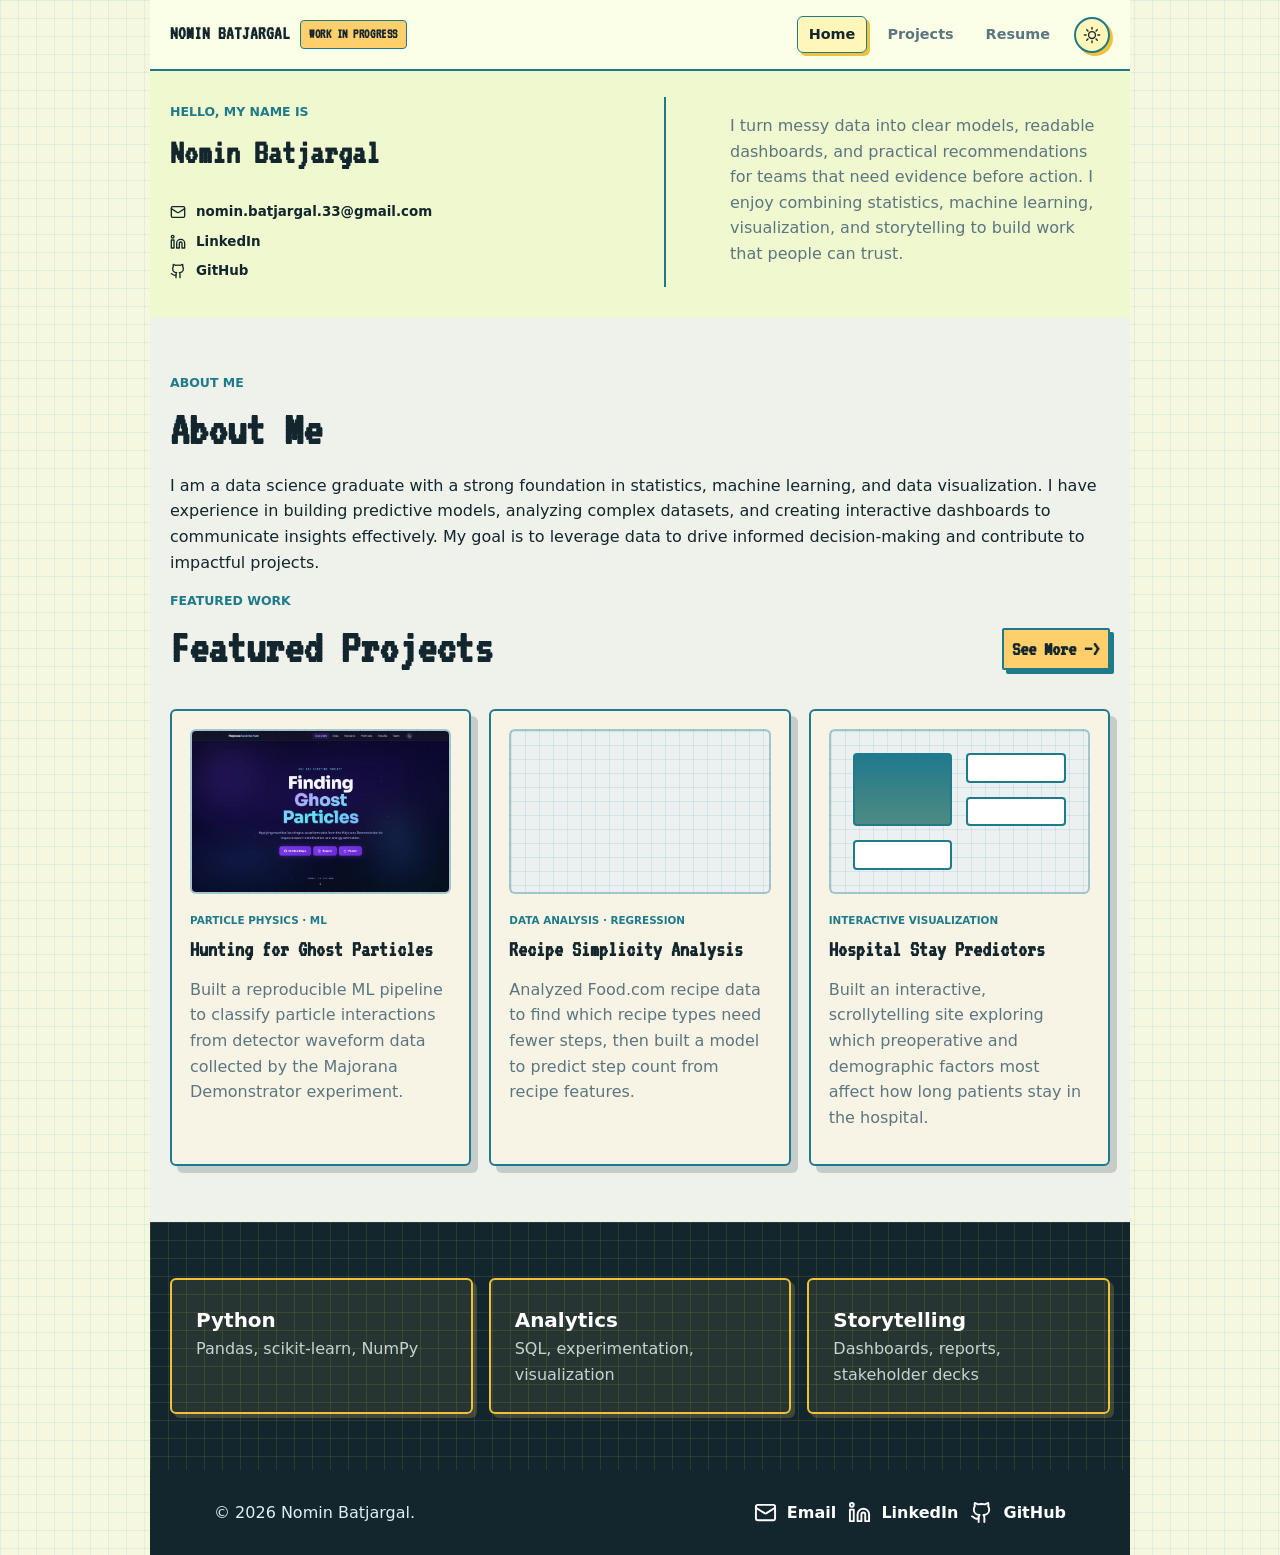
==== commit 19759465: "changed projects to json schema" ====
--- a/index.html
+++ b/index.html
@@ -40,92 +40,68 @@
 
     <main>
       <section class="hero">
-      <div class="hero-content">
-        <div class="hero-identity">
-          <p class="eyebrow">Hello, My name is</p>
-          <h1>Nomin Batjargal</h1>
-          <div class="hero-contact" aria-label="Contact information">
-            <a href="mailto:nomin.batjargal.33@gmail.com">nomin.batjargal.33@gmail.com</a>
-            <a href="https://www.linkedin.com/in/nomin-batjargal/" target="_blank" rel="noreferrer">LinkedIn</a>
-            <a href="https://github.com/nomin709" target="_blank" rel="noreferrer">GitHub</a>
+        <div class="hero-content">
+          <div class="hero-identity">
+            <p class="eyebrow">Hello, My name is</p>
+            <h1>Nomin Batjargal</h1>
+            <div class="hero-contact" aria-label="Contact information">
+              <a href="mailto:nomin.batjargal.33@gmail.com">nomin.batjargal.33@gmail.com</a>
+              <a href="https://www.linkedin.com/in/nomin-batjargal/" target="_blank" rel="noreferrer">LinkedIn</a>
+              <a href="https://github.com/nomin709" target="_blank" rel="noreferrer">GitHub</a>
+            </div>
+          </div>
+          <div class="hero-about">
+            <div>
+              <p class="hero-copy">
+                I turn messy data into clear models, readable dashboards, and practical recommendations for teams that need evidence before action. I enjoy combining statistics, machine learning, visualization, and storytelling to build work that people can trust.
+              </p>
+            </div>
           </div>
         </div>
-        <div class="hero-about">
-          <div>
-            <p class="hero-copy">
-              I turn messy data into clear models, readable dashboards, and practical recommendations for teams that need evidence before action. I enjoy combining statistics, machine learning, visualization, and storytelling to build work that people can trust.
-            </p>
-          </div>
-        </div>
-      </div>
       </section>
 
       <section class="section">
-      <div class="section-inner">
-        <div class="section-heading featured-projects-heading">
-          <div>
-            <p class="eyebrow">About Me</p>
-            <div class="featured-title-row">
-              <h2>About Me</h2>
+        <div class="section-inner">
+          <div class="section-heading featured-projects-heading">
+            <div>
+              <p class="eyebrow">About Me</p>
+              <div class="featured-title-row">
+                <h2>About Me</h2>
+              </div>
+            </div>
+            <div class="about-me">
+              <p>
+                I am a data science graduate with a strong foundation in statistics, machine learning, and data visualization. I have experience in building predictive models, analyzing complex datasets, and creating interactive dashboards to communicate insights effectively. My goal is to leverage data to drive informed decision-making and contribute to impactful projects.
+              </p>
+            </div>
+            <div>
+              <p class="eyebrow">Featured Work</p>
+              <div class="featured-title-row">
+                <h2>Featured Projects</h2>
+                <a class="button compact" href="projects.html">See More —></a>
+              </div>
             </div>
           </div>
-          <div class="about-me">
-            <p>
-              I am a data science graduate with a strong foundation in statistics, machine learning, and data visualization. I have experience in building predictive models, analyzing complex datasets, and creating interactive dashboards to communicate insights effectively. My goal is to leverage data to drive informed decision-making and contribute to impactful projects.
-            </p>
-          </div>
-          <div>
-            <p class="eyebrow">Featured Work</p>
-            <div class="featured-title-row">
-              <h2>Featured Projects</h2>
-              <a class="button compact" href="projects.html">See More —></a>
-            </div>
-          </div>
+          <!-- Loads featured cards from projects.json -->
+          <div class="card-grid" data-featured-source="lib/projects.json"></div>
         </div>
-        <div class="card-grid" data-featured-source="projects.html">
-          <article class="project-card">
-            <div class="project-visual forecast">
-              <span></span><span></span><span></span><span></span><span></span>
-            </div>
-            <p class="project-type">Time Series</p>
-            <h3>Retail Demand Forecasting</h3>
-            <p>Built forecasting models to estimate weekly demand and reduce inventory variance across product categories.</p>
-          </article>
-          <article class="project-card">
-            <div class="project-visual cluster">
-              <span></span><span></span><span></span><span></span><span></span><span></span>
-            </div>
-            <p class="project-type">Machine Learning</p>
-            <h3>Customer Segmentation</h3>
-            <p>Used clustering and feature analysis to identify customer groups and recommend targeted retention actions.</p>
-          </article>
-          <article class="project-card">
-            <div class="project-visual nlp">
-              <span>sentiment</span><span>topic</span><span>intent</span><span>risk</span>
-            </div>
-            <p class="project-type">NLP</p>
-            <h3>Review Sentiment Analyzer</h3>
-            <p>Created a text classification workflow that converts product reviews into sentiment trends and issue themes.</p>
-          </article>
-        </div>
-      </div>
       </section>
 
       <section class="section stats-band">
-      <div class="section-inner stats-grid">
-        <div>
-          <strong>Python</strong>
-          <span>Pandas, scikit-learn, NumPy</span>
+        <div class="section-inner stats-grid">
+          <div>
+            <strong>Python</strong>
+            <span>Pandas, scikit-learn, NumPy</span>
+          </div>
+          <div>
+            <strong>Analytics</strong>
+            <span>SQL, experimentation, visualization</span>
+          </div>
+          <div>
+            <strong>Storytelling</strong>
+            <span>Dashboards, reports, stakeholder decks</span>
+          </div>
         </div>
-        <div>
-          <strong>Analytics</strong>
-          <span>SQL, experimentation, visualization</span>
-        </div>
-        <div>
-          <strong>Storytelling</strong>
-          <span>Dashboards, reports, stakeholder decks</span>
-        </div>
-      </div>
       </section>
 
       <div class="project-modal" id="project-modal" hidden>
@@ -158,4 +134,4 @@
 
   <script src="script.js"></script>
 </body>
-</html>
+</html>
--- a/styles.css
+++ b/styles.css
@@ -546,6 +546,14 @@
   border-radius: 6px;
 }
 
+.project-visual img {
+  width: 100%;
+  height: 100%;
+  object-fit: cover; /* Fills entire container */
+  object-position: center; /* Or 'top' if you want to prioritize the title/top of the plot */
+  display: block;
+}
+
 .project-visual.forecast {
   display: flex;
   align-items: end;
@@ -704,7 +712,7 @@
   right: 3px;
   width: 32px;
   height: 32px;
-  background: url("assets/pin.png") center / contain no-repeat;
+  background: url("assets/pin.webp") center / contain no-repeat;
   pointer-events: none;
 }
 
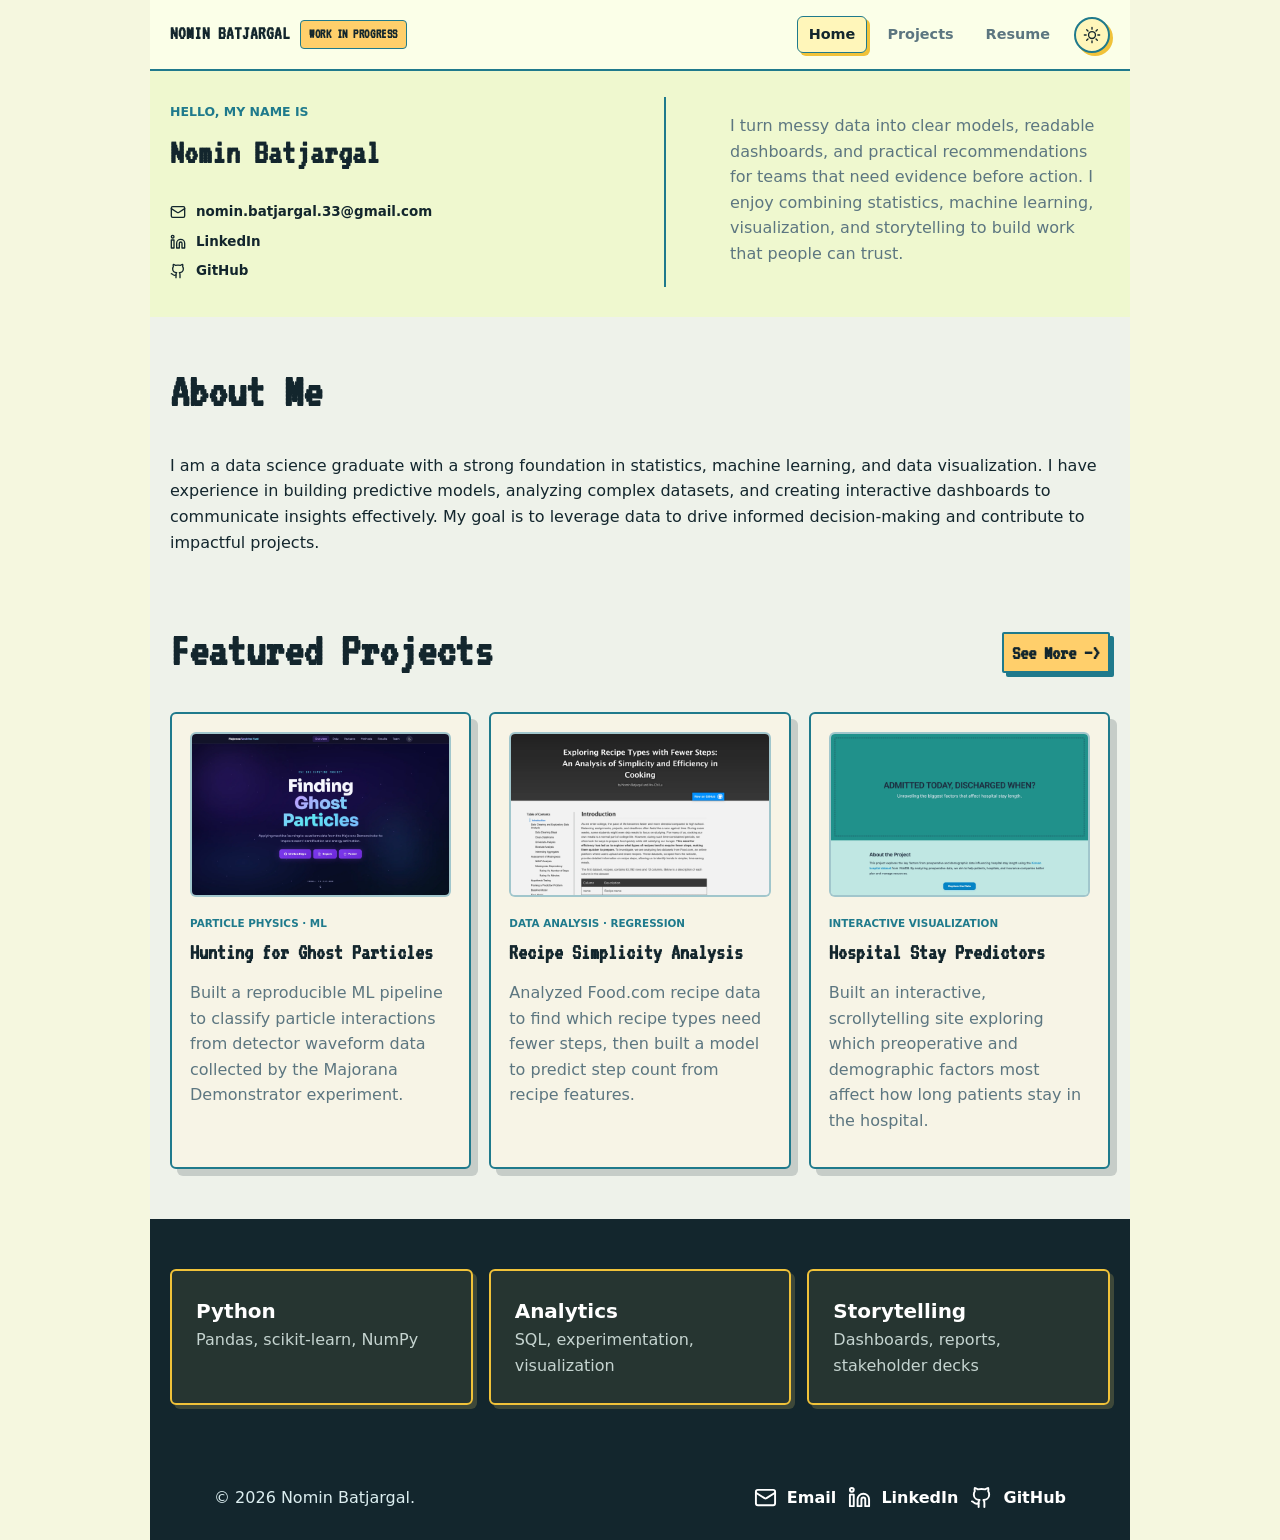
==== commit 15b1dcd5: "added visuals for projects" ====
--- a/index.html
+++ b/index.html
@@ -60,26 +60,27 @@
         </div>
       </section>
 
-      <section class="section">
+      <!-- About Me Section -->
+      <section class="section about-section">
+        <div class="section-inner">
+          <div class="featured-title-row">
+            <h2>About Me</h2>
+          </div>
+          <div class="about-me">
+            <p>
+              I am a data science graduate with a strong foundation in statistics, machine learning, and data visualization. I have experience in building predictive models, analyzing complex datasets, and creating interactive dashboards to communicate insights effectively. My goal is to leverage data to drive informed decision-making and contribute to impactful projects.
+            </p>
+          </div>
+        </div>
+      </section>
+
+      <!-- Featured Projects Section -->
+      <section class="section featured-section">
         <div class="section-inner">
           <div class="section-heading featured-projects-heading">
-            <div>
-              <p class="eyebrow">About Me</p>
-              <div class="featured-title-row">
-                <h2>About Me</h2>
-              </div>
-            </div>
-            <div class="about-me">
-              <p>
-                I am a data science graduate with a strong foundation in statistics, machine learning, and data visualization. I have experience in building predictive models, analyzing complex datasets, and creating interactive dashboards to communicate insights effectively. My goal is to leverage data to drive informed decision-making and contribute to impactful projects.
-              </p>
-            </div>
-            <div>
-              <p class="eyebrow">Featured Work</p>
-              <div class="featured-title-row">
-                <h2>Featured Projects</h2>
-                <a class="button compact" href="projects.html">See More —></a>
-              </div>
+            <div class="featured-title-row">
+              <h2>Featured Projects</h2>
+              <a class="button compact" href="projects.html">See More —></a>
             </div>
           </div>
           <!-- Loads featured cards from projects.json -->
--- a/styles.css
+++ b/styles.css
@@ -43,10 +43,7 @@
 body {
   margin: 0;
   padding: 0;
-  background:
-    linear-gradient(90deg, var(--grid) 1px, transparent 1px),
-    linear-gradient(var(--grid) 1px, transparent 1px),
-    #f5f7df;
+  background:#f5f7df;
   background-size: 18px 18px;
   color: var(--ink);
   font-family: "Inter", system-ui, -apple-system, BlinkMacSystemFont, "Segoe UI", sans-serif;
@@ -55,10 +52,7 @@
 }
 
 body.dark-theme {
-  background:
-    linear-gradient(90deg, var(--grid) 1px, transparent 1px),
-    linear-gradient(var(--grid) 1px, transparent 1px),
-    #0b1714;
+  background:#0b1714;
 }
 
 body.modal-open {
@@ -390,7 +384,12 @@
 }
 
 .section {
-  padding: clamp(34px, 5vw, 56px) 0;
+  padding-top: 50px;
+  padding-bottom: 50px;
+}
+
+.about-section {
+  padding-bottom: 5px; /* Keeps the bottom cards safely spaced while pulling Featured Projects up */
 }
 
 .section-inner {
@@ -400,10 +399,7 @@
 
 .intro-band,
 .muted-section {
-  background:
-    linear-gradient(90deg, rgba(31, 122, 140, 0.08) 1px, transparent 1px),
-    linear-gradient(rgba(31, 122, 140, 0.08) 1px, transparent 1px),
-    #eff8cf;
+  background:#eff8cf;
   background-size: 16px 16px;
 }
 
@@ -537,10 +533,7 @@
   position: relative;
   min-height: 165px;
   overflow: hidden;
-  background:
-    linear-gradient(90deg, rgba(31, 122, 140, 0.1) 1px, transparent 1px),
-    linear-gradient(rgba(31, 122, 140, 0.1) 1px, transparent 1px),
-    #eaf1f0;
+  background:#eaf1f0;
   background-size: 14px 14px;
   border: 2px solid rgba(31, 122, 140, 0.36);
   border-radius: 6px;
@@ -632,10 +625,7 @@
 
 .stats-band {
   color: #ffffff;
-  background:
-    linear-gradient(90deg, rgba(255, 226, 109, 0.1) 1px, transparent 1px),
-    linear-gradient(rgba(255, 226, 109, 0.1) 1px, transparent 1px),
-    var(--charcoal);
+  background: var(--charcoal);
   background-size: 18px 18px;
 }
 
@@ -918,6 +908,35 @@
 .project-modal-meta strong {
   color: #dce9ec;
   font-family: "VT323", "Inter", system-ui, sans-serif;
+}
+
+/* --- Modal Action Buttons --- */
+.modal-links {
+  display: flex;
+  flex-wrap: wrap;
+  gap: 12px;
+  margin-top: 20px;
+}
+
+.modal-btn {
+  display: inline-block;
+  padding: 4px 12px;
+  font-family: "VT323", "Inter", system-ui, sans-serif;
+  font-size: 1.1rem;
+  font-weight: 700;
+  text-decoration: none;
+  color: var(--charcoal);
+  background: var(--sun);
+  border: 2px solid var(--line);
+  border-radius: 4px;
+  box-shadow: 2px 2px 0 var(--line);
+  transition: transform 0.1s ease, background-color 0.1s ease;
+}
+
+.modal-btn:hover {
+  transform: translate(-1px, -1px);
+  background: #fff6ba;
+  box-shadow: 2px 2px 0 var(--line);
 }
 
 .resume-card {
@@ -1232,4 +1251,57 @@
     min-height: 620px;
     height: 620px;
   }
+}
+
+/* --- Project Filter Bar --- */
+.project-filter-bar {
+  display: flex;
+  flex-wrap: wrap;
+  gap: 10px;
+  margin-top: 20px;
+  margin-bottom: 10px;
+}
+
+.filter-btn {
+  padding: 6px 14px;
+  font-family: "VT323", "Inter", system-ui, sans-serif;
+  font-size: 1.1rem;
+  font-weight: 700;
+  color: var(--ink);
+  background: var(--panel);
+  border: 2px solid var(--line);
+  border-radius: 4px;
+  cursor: pointer;
+  box-shadow: 2px 2px 0 var(--line);
+  transition: transform 0.1s ease, background-color 0.1s ease;
+}
+
+.filter-btn:hover {
+  transform: translate(-1px, -1px);
+  background: #fff6ba;
+}
+
+.filter-btn.active {
+  background: var(--sun);
+  color: var(--charcoal);
+  box-shadow: 3px 3px 0 var(--line);
+}
+
+/* --- Card Status Badge (Bottom Right) --- */
+.card-status-badge {
+  position: absolute;
+  bottom: 16px;
+  right: 16px;
+  padding: 3px 8px;
+  color: var(--charcoal);
+  font-family: "VT323", "Inter", system-ui, sans-serif;
+  font-size: 0.85rem;
+  letter-spacing: 0.04em;
+  text-transform: uppercase;
+  background: var(--sun);
+  border: 1px solid var(--line);
+  border-radius: 4px;
+  pointer-events: none;
+  z-index: 2;
+  box-shadow: 2px 2px 0 rgba(19, 38, 45, 0.15);
 }
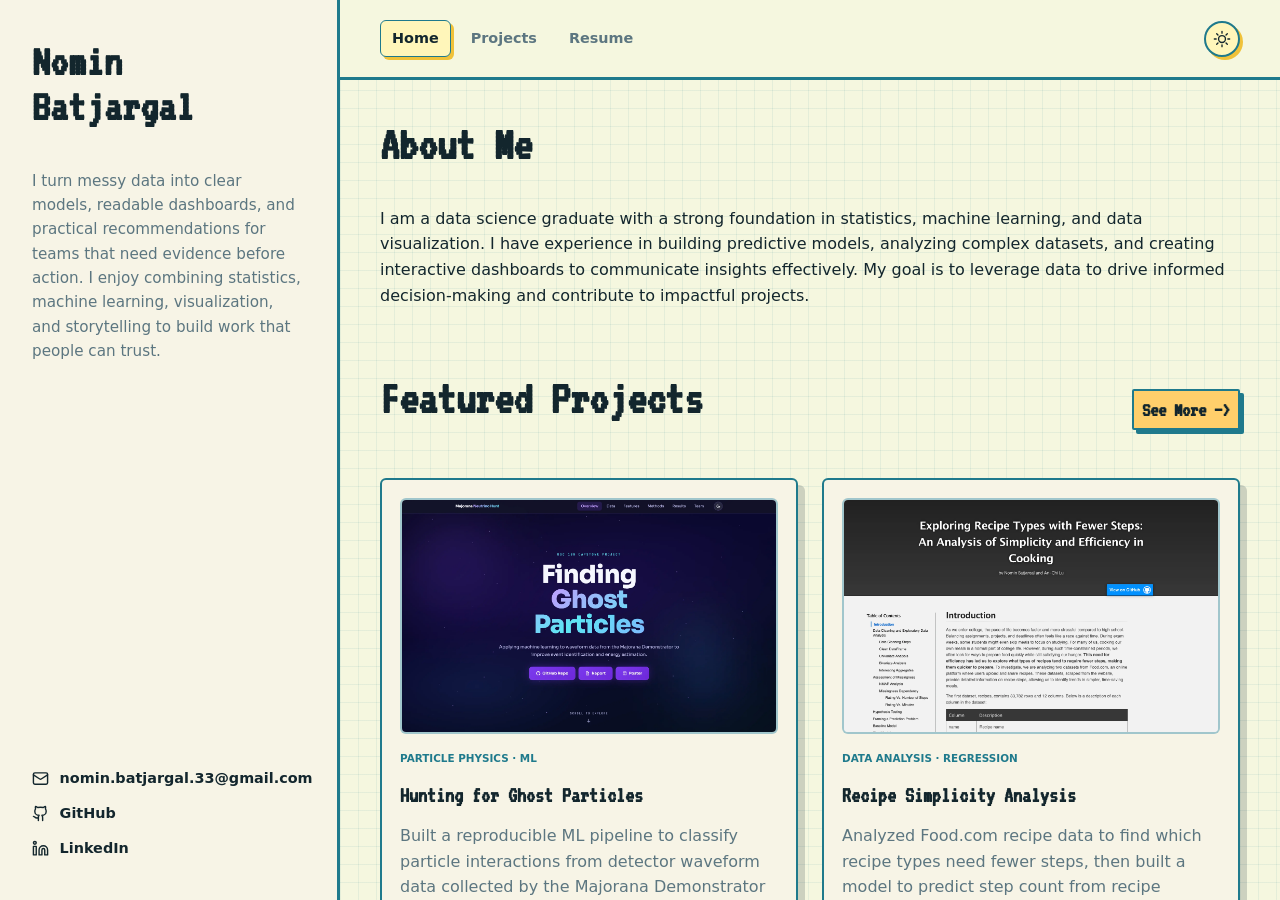
==== commit de1a9947: "new layout" ====
--- a/index.html
+++ b/index.html
@@ -11,58 +11,59 @@
   <link rel="stylesheet" href="styles.css">
 </head>
 <body>
-  <div class="site-shell">
-    <header class="site-header">
-      <a class="brand" href="index.html" aria-label="Home">
-        <span>NOMIN BATJARGAL</span>
-        <span class="wip-badge">Work in Progress</span>
+  
+  <div class="app-layout">
+    
+    <!-- LEFT SIDEBAR -->
+    <aside class="app-sidebar">
+      <a class="brand" href="index.html">
+        Nomin<br>Batjargal
       </a>
-      <button class="nav-toggle" type="button" aria-expanded="false" aria-controls="site-nav" aria-label="Toggle navigation">
-        <span></span>
-        <span></span>
-        <span></span>
-      </button>
-      <nav id="site-nav" class="site-nav" aria-label="Primary navigation">
-        <a class="active" href="index.html">Home</a>
-        <a href="projects.html">Projects</a>
-        <a href="resume.html">Resume</a>
-        <button class="theme-toggle" type="button" aria-label="Switch to dark theme" aria-pressed="false">
-          <svg class="theme-icon theme-icon-sun" viewBox="0 0 24 24" aria-hidden="true">
-            <circle cx="12" cy="12" r="4.6"></circle>
-            <path d="M12 1.8v2.4M12 19.8v2.4M4.93 4.93l1.7 1.7M17.37 17.37l1.7 1.7M1.8 12h2.4M19.8 12h2.4M4.93 19.07l1.7-1.7M17.37 6.63l1.7-1.7"></path>
-          </svg>
-          <svg class="theme-icon theme-icon-moon" viewBox="0 0 24 24" aria-hidden="true">
-            <path d="M20.8 14.2A8.5 8.5 0 0 1 9.8 3.2a8.5 8.5 0 1 0 11 11Z"></path>
-          </svg>
-        </button>
-      </nav>
-    </header>
+      
+      <p class="hero-copy">
+        I turn messy data into clear models, readable dashboards, and practical recommendations for teams that need evidence before action. I enjoy combining statistics, machine learning, visualization, and storytelling to build work that people can trust.
+      </p>
 
-    <main>
-      <section class="hero">
-        <div class="hero-content">
-          <div class="hero-identity">
-            <p class="eyebrow">Hello, My name is</p>
-            <h1>Nomin Batjargal</h1>
-            <div class="hero-contact" aria-label="Contact information">
-              <a href="mailto:nomin.batjargal.33@gmail.com">nomin.batjargal.33@gmail.com</a>
-              <a href="https://www.linkedin.com/in/nomin-batjargal/" target="_blank" rel="noreferrer">LinkedIn</a>
-              <a href="https://github.com/nomin709" target="_blank" rel="noreferrer">GitHub</a>
-            </div>
-          </div>
-          <div class="hero-about">
-            <div>
-              <p class="hero-copy">
-                I turn messy data into clear models, readable dashboards, and practical recommendations for teams that need evidence before action. I enjoy combining statistics, machine learning, visualization, and storytelling to build work that people can trust.
-              </p>
-            </div>
-          </div>
+      <div class="sidebar-contacts">
+        <div class="hero-contact" aria-label="Contact information">
+          <a href="mailto:nomin.batjargal.33@gmail.com">nomin.batjargal.33@gmail.com</a>
+          <a href="https://github.com/nomin709" target="_blank" rel="noreferrer">GitHub</a>
+          <a href="https://www.linkedin.com/in/nomin-batjargal/" target="_blank" rel="noreferrer">LinkedIn</a>
         </div>
-      </section>
+      </div>
+    </aside>
 
-      <!-- About Me Section -->
-      <section class="section about-section">
-        <div class="section-inner">
+    <!-- RIGHT MAIN SCROLLABLE AREA -->
+    <main class="app-main">
+      
+      <!-- Top Navigation -->
+      <div class="app-nav">
+        <nav class="site-nav" aria-label="Primary navigation">
+          <a class="active" href="index.html">Home</a>
+          <a href="projects.html">Projects</a>
+          <a href="resume.html">Resume</a>
+        </nav>
+        
+        <!-- Group the theme toggle and mobile menu together on the right -->
+        <div class="nav-actions">
+          <button class="theme-toggle" type="button" aria-label="Switch theme">
+            <svg class="theme-icon theme-icon-sun" viewBox="0 0 24 24" aria-hidden="true">
+              <circle cx="12" cy="12" r="4.6"></circle>
+              <path d="M12 1.8v2.4M12 19.8v2.4M4.93 4.93l1.7 1.7M17.37 17.37l1.7 1.7M1.8 12h2.4M19.8 12h2.4M4.93 19.07l1.7-1.7M17.37 6.63l1.7-1.7"></path>
+            </svg>
+            <svg class="theme-icon theme-icon-moon" viewBox="0 0 24 24" aria-hidden="true">
+              <path d="M20.8 14.2A8.5 8.5 0 0 1 9.8 3.2a8.5 8.5 0 1 0 11 11Z"></path>
+            </svg>
+          </button>
+
+          <button class="nav-toggle" type="button" aria-expanded="false" aria-label="Toggle navigation">
+            <span></span><span></span><span></span>
+          </button>
+        </div>
+      </div>
+
+      <div class="app-content">
+        <section class="section about-section">
           <div class="featured-title-row">
             <h2>About Me</h2>
           </div>
@@ -71,46 +72,43 @@
               I am a data science graduate with a strong foundation in statistics, machine learning, and data visualization. I have experience in building predictive models, analyzing complex datasets, and creating interactive dashboards to communicate insights effectively. My goal is to leverage data to drive informed decision-making and contribute to impactful projects.
             </p>
           </div>
-        </div>
-      </section>
+        </section>
 
-      <!-- Featured Projects Section -->
-      <section class="section featured-section">
-        <div class="section-inner">
+        <section class="section featured-section">
           <div class="section-heading featured-projects-heading">
             <div class="featured-title-row">
               <h2>Featured Projects</h2>
               <a class="button compact" href="projects.html">See More —></a>
             </div>
           </div>
-          <!-- Loads featured cards from projects.json -->
           <div class="card-grid" data-featured-source="lib/projects.json"></div>
-        </div>
-      </section>
+        </section>
 
-      <section class="section stats-band">
-        <div class="section-inner stats-grid">
-          <div>
-            <strong>Python</strong>
-            <span>Pandas, scikit-learn, NumPy</span>
+        <section class="section stats-band">
+          <div class="stats-grid">
+            <div>
+              <strong>Python</strong>
+              <span>Pandas, scikit-learn, NumPy</span>
+            </div>
+            <div>
+              <strong>Analytics</strong>
+              <span>SQL, experimentation, visualization</span>
+            </div>
+            <div>
+              <strong>Storytelling</strong>
+              <span>Dashboards, reports, stakeholder decks</span>
+            </div>
           </div>
-          <div>
-            <strong>Analytics</strong>
-            <span>SQL, experimentation, visualization</span>
-          </div>
-          <div>
-            <strong>Storytelling</strong>
-            <span>Dashboards, reports, stakeholder decks</span>
-          </div>
-        </div>
-      </section>
+        </section>
+      </div>
 
+      <!-- Project Modal -->
       <div class="project-modal" id="project-modal" hidden>
         <div class="project-modal-backdrop" data-modal-close></div>
         <article class="project-modal-card" role="dialog" aria-modal="true" aria-labelledby="project-modal-title">
           <div class="project-modal-titlebar">
             <p class="project-modal-type" id="project-modal-type"></p>
-            <button class="project-modal-close" type="button" data-modal-close aria-label="Close project details">&times;</button>
+            <button class="project-modal-close" type="button" data-modal-close aria-label="Close">&times;</button>
           </div>
           <div class="project-modal-body">
             <h2 id="project-modal-title"></h2>
@@ -121,16 +119,8 @@
           </div>
         </article>
       </div>
+
     </main>
-
-    <footer class="site-footer">
-      <p>&copy; 2026 Nomin Batjargal.</p>
-      <div>
-        <a href="mailto:nomin.batjargal.33@gmail.com">Email</a>
-        <a href="https://www.linkedin.com/in/nomin-batjargal/" target="_blank" rel="noreferrer">LinkedIn</a>
-        <a href="https://github.com/nomin709" target="_blank" rel="noreferrer">GitHub</a>
-      </div>
-    </footer>
   </div>
 
   <script src="script.js"></script>
--- a/styles.css
+++ b/styles.css
@@ -40,11 +40,15 @@
   scroll-behavior: smooth;
 }
 
+/* =========================================================
+   APP LAYOUT (Split Screen)
+========================================================= */
 body {
   margin: 0;
   padding: 0;
-  background:#f5f7df;
-  background-size: 18px 18px;
+  height: 100vh;
+  overflow: hidden; /* Lock main body scrolling */
+  background: var(--paper);
   color: var(--ink);
   font-family: "Inter", system-ui, -apple-system, BlinkMacSystemFont, "Segoe UI", sans-serif;
   line-height: 1.6;
@@ -52,58 +56,111 @@
 }
 
 body.dark-theme {
-  background:#0b1714;
+  background: var(--paper);
 }
 
 body.modal-open {
-  overflow: hidden;
+  /* Prevent interaction when modal is open */
 }
 
 a {
   color: inherit;
 }
 
-.site-shell {
-  width: min(980px, calc(100% - 32px));
-  margin: 0 auto;
-  background: var(--paper);
-}
-
-.site-header {
+.app-layout {
+  display: grid;
+  grid-template-columns: 340px 1fr;
+  height: 100vh;
+  width: 100vw;
+}
+
+/* --- LEFT SIDEBAR --- */
+.app-sidebar {
+  display: flex;
+  flex-direction: column;
+  padding: 40px 32px;
+  background: var(--panel);
+  border-right: 3px solid var(--line);
+  overflow-y: auto;
+  z-index: 20;
+}
+
+.brand {
+  display: flex;
+  flex-direction: column;
+  align-items: flex-start;
+  font-family: "VT323", "Inter", system-ui, sans-serif;
+  font-size: 2.8rem;
+  font-weight: 700;
+  text-decoration: none;
+  line-height: 1;
+  margin-bottom: 24px;
+}
+
+.hero-copy {
+  margin-bottom: 32px;
+  color: var(--muted);
+  font-size: 0.95rem;
+}
+
+.sidebar-contacts {
+  display: grid;
+  gap: 20px;
+  margin-top: auto;
+}
+
+.hero-contact {
+  display: flex;
+  flex-direction: column;
+  gap: 12px;
+}
+
+.hero-contact a {
+  display: inline-flex;
+  width: fit-content;
+  align-items: center;
+  gap: 10px;
+  color: var(--ink);
+  font-size: 0.9rem;
+  font-weight: 800;
+  text-decoration: none;
+}
+
+/* --- RIGHT MAIN AREA --- */
+.app-main {
+  display: flex;
+  flex-direction: column;
+  height: 100vh;
+  overflow-y: auto;
+  background:
+    linear-gradient(90deg, var(--grid) 1px, transparent 1px),
+    linear-gradient(var(--grid) 1px, transparent 1px),
+    #f5f7df;
+  background-size: 18px 18px;
+}
+
+body.dark-theme .app-main {
+  background:
+    linear-gradient(90deg, var(--grid) 1px, transparent 1px),
+    linear-gradient(var(--grid) 1px, transparent 1px),
+    #0b1714;
+}
+
+.app-nav {
   position: sticky;
   top: 0;
-  z-index: 20;
+  z-index: 10;
   display: flex;
   align-items: center;
   justify-content: space-between;
-  gap: 24px;
-  width: 100%;
-  padding: 16px 20px;
-  background: rgba(251, 255, 232, 0.96);
+  padding: 20px 40px;
+  background: rgba(245, 247, 223, 0.96);
   backdrop-filter: blur(8px);
-  border-bottom: 2px solid var(--line);
-}
-
-.brand {
-  display: inline-flex;
-  align-items: center;
-  font-family: "VT323", "Inter", system-ui, sans-serif;
-  font-size: 1.2rem;
-  font-weight: 700;
-  text-decoration: none;
-  gap: 10px;
-}
-
-.wip-badge {
-  padding: 3px 8px;
-  color: var(--charcoal);
-  font-family: "VT323", "Inter", system-ui, sans-serif;
-  font-size: 0.85rem;
-  letter-spacing: 0.04em;
-  text-transform: uppercase;
-  background: var(--sun);
-  border: 1px solid var(--line);
-  border-radius: 4px;
+  border-bottom: 3px solid var(--line);
+}
+
+body.dark-theme .app-nav {
+  background: rgba(11, 23, 20, 0.96);
 }
 
 .site-nav {
@@ -144,7 +201,6 @@
   width: 36px;
   height: 36px;
   padding: 0;
-  margin-left: 4px;
   background: #fff6ba;
   border: 2px solid var(--line);
   border-radius: 999px;
@@ -156,11 +212,6 @@
 
 .theme-toggle:hover {
   transform: translate(-1px, -1px);
-}
-
-.theme-toggle:focus-visible {
-  outline: 2px solid var(--teal);
-  outline-offset: 2px;
 }
 
 .theme-icon {
@@ -172,36 +223,17 @@
   stroke: currentColor;
   stroke-width: 1.8;
   stroke-linecap: round;
-  stroke-linejoin: round;
   fill: none;
   transform: translate(-50%, -50%);
   transition: opacity 0.2s ease, transform 0.2s ease;
 }
 
-.theme-icon-sun {
-  opacity: 1;
-  transform: translate(-50%, -50%) scale(1) rotate(0deg);
-}
-
-.theme-icon-moon {
-  opacity: 0;
-  transform: translate(-50%, -50%) scale(0.7) rotate(-40deg);
-}
-
-body.dark-theme .theme-icon-sun {
-  opacity: 0;
-  transform: translate(-50%, -50%) scale(0.7) rotate(40deg);
-}
-
-body.dark-theme .theme-icon-moon {
-  opacity: 1;
-  transform: translate(-50%, -50%) scale(1) rotate(0deg);
-}
-
-body.dark-theme .theme-toggle {
-  background: rgba(255, 216, 106, 0.12);
-  box-shadow: 3px 3px 0 rgba(122, 214, 181, 0.25);
-}
+.theme-icon-sun { opacity: 1; transform: translate(-50%, -50%) scale(1) rotate(0deg); }
+.theme-icon-moon { opacity: 0; transform: translate(-50%, -50%) scale(0.7) rotate(-40deg); }
+
+body.dark-theme .theme-icon-sun { opacity: 0; transform: translate(-50%, -50%) scale(0.7) rotate(40deg); }
+body.dark-theme .theme-icon-moon { opacity: 1; transform: translate(-50%, -50%) scale(1) rotate(0deg); }
+body.dark-theme .theme-toggle { background: rgba(255, 216, 106, 0.12); box-shadow: 3px 3px 0 rgba(122, 214, 181, 0.25); }
 
 .nav-toggle {
   display: none;
@@ -221,113 +253,30 @@
   background: var(--ink);
 }
 
-.hero {
-  position: relative;
-  min-height: 240px;
-  display: flex;
-  align-items: center;
-  overflow: hidden;
-  background:#eff8cf;
-}
-
-.hero-content {
-  position: relative;
-  z-index: 1;
-  display: grid;
-  grid-template-columns: minmax(0, 1fr) minmax(0, 1fr);
-  gap: clamp(24px, 4vw, 48px);
-  width: min(1120px, calc(100% - 40px));
+.app-content {
+  padding: 40px;
+  max-width: 1200px;
   margin: 0 auto;
-  padding: 26px 0 30px;
-  color: var(--ink);
-}
-
-.hero-identity,
-.hero-about {
-  min-height: 190px;
-}
-
-.hero-identity {
-  display: flex;
-  flex-direction: column;
-  justify-content: center;
-}
-
-.hero-about {
-  display: flex;
-  flex-direction: column;
-  justify-content: space-between;
-  padding-left: clamp(32px, 5vw, 64px);
-  border-left: 2px solid var(--line);
-}
-
-.hero-about h2 {
-  margin-bottom: 10px;
-  font-size: clamp(1.2rem, 2.4vw, 1.65rem);
-  color: var(--ink);
-}
-
-.hero-contact {
-  display: grid;
-  gap: 8px;
-  margin-top: 8px;
-}
-
-.hero-contact a {
-  display: inline-flex;
-  width: fit-content;
-  align-items: center;
-  gap: 10px;
-  color: var(--ink);
-  font-size: 0.84rem;
-  font-weight: 800;
-  text-decoration: none;
-}
-
-.eyebrow {
-  margin: 0 0 12px;
-  color: var(--teal);
-  font-size: 0.78rem;
-  font-weight: 800;
-  letter-spacing: 0;
-  text-transform: uppercase;
-}
-
-.hero .eyebrow {
-  color: var(--teal);
-}
-
-h1,
-h2,
-h3,
-p {
+  width: 100%;
+}
+
+.nav-actions {
+  display: flex;
+  align-items: center;
+  gap: 16px;
+  margin-left: auto;
+}
+
+h1, h2, h3, p {
   overflow-wrap: break-word;
 }
 
-h1,
-h2,
-h3 {
+h1, h2, h3 {
   margin-top: 0;
   font-family: "VT323", "Inter", system-ui, sans-serif;
   line-height: 1.08;
 }
 
-h1 {
-  max-width: 880px;
-  margin-bottom: 22px;
-  font-size: clamp(3rem, 10vw, 6.9rem);
-  letter-spacing: 0;
-}
-
-.hero h1 {
-  font-size: clamp(1.45rem, 3vw, 2.15rem);
-  white-space: nowrap;
-}
-
-.page-hero h1 {
-  font-size: clamp(2.3rem, 6vw, 4.4rem);
-}
-
 h2 {
   margin-bottom: 18px;
   font-size: clamp(1.8rem, 4vw, 3rem);
@@ -336,25 +285,6 @@
 h3 {
   margin-bottom: 10px;
   font-size: 1.25rem;
-}
-
-.hero-copy,
-.page-hero p {
-  max-width: 700px;
-  color: var(--muted);
-  font-size: clamp(0.9rem, 1.3vw, 1rem);
-}
-
-.page-hero p {
-  color: #d8e5df;
-}
-
-.hero-actions,
-.tag-row,
-.site-footer div {
-  display: flex;
-  flex-wrap: wrap;
-  gap: 12px;
 }
 
 .button {
@@ -371,84 +301,6 @@
   cursor: pointer;
 }
 
-.button.primary {
-  color: #12301f;
-  background: var(--sun);
-}
-
-.button.secondary {
-  color: var(--ink);
-  background: #f5fbe6;
-  border-color: var(--line);
-  box-shadow: 4px 4px 0 #f0c239;
-}
-
-.section {
-  padding-top: 50px;
-  padding-bottom: 50px;
-}
-
-.about-section {
-  padding-bottom: 5px; /* Keeps the bottom cards safely spaced while pulling Featured Projects up */
-}
-
-.section-inner {
-  width: min(1120px, calc(100% - 40px));
-  margin: 0 auto;
-}
-
-.intro-band,
-.muted-section {
-  background:#eff8cf;
-  background-size: 16px 16px;
-}
-
-.two-column,
-.split-layout,
-.resume-hero {
-  display: grid;
-  grid-template-columns: minmax(0, 0.95fr) minmax(0, 1.05fr);
-  gap: clamp(34px, 6vw, 72px);
-  align-items: start;
-}
-
-.intro-copy,
-.content-stack {
-  color: var(--muted);
-  font-size: 1.08rem;
-}
-
-.text-link,
-.project-card a {
-  color: var(--teal);
-  font-weight: 800;
-}
-
-.section-heading {
-  max-width: 720px;
-  margin-bottom: 34px;
-}
-
-.featured-projects-heading {
-  max-width: 100%;
-}
-
-.featured-projects-heading p {
-  max-width: none;
-}
-
-.featured-projects-heading h2 {
-  margin-bottom: 0;
-}
-
-.featured-title-row {
-  display: flex;
-  align-items: center;
-  justify-content: space-between;
-  gap: 24px;
-  margin-bottom: 10px;
-}
-
 .button.compact {
   min-height: 40px;
   padding: 2px 8px;
@@ -459,230 +311,35 @@
   font-size: 1.3rem;
 }
 
-.project-intro {
-  padding-top: clamp(34px, 5vw, 56px);
-  padding-bottom: 0;
-}
-
-.project-intro .section-heading {
-  margin-bottom: 0;
-}
-
-.project-page-heading {
+.section {
+  padding-bottom: 50px;
+}
+
+.section-heading {
+  max-width: 720px;
+  margin-bottom: 34px;
+}
+
+.featured-projects-heading {
   max-width: 100%;
 }
 
-.project-page-heading h2 {
-  font-size: clamp(1.6rem, 3vw, 2.25rem);
-}
-
-.project-page-heading p {
-  max-width: none;
-}
-
-.project-intro p {
-  color: var(--muted);
-  font-size: 1.08rem;
-}
-
-.card-grid {
+.featured-title-row {
+  display: flex;
+  align-items: center;
+  justify-content: space-between;
+  gap: 24px;
+  margin-bottom: 10px;
+}
+
+.card-grid, .project-list {
   display: grid;
-  grid-template-columns: repeat(3, minmax(0, 1fr));
-  gap: 18px;
-}
-
-.project-card,
-.case-study,
-.timeline-grid article,
-.resume-sidebar,
-.resume-main {
-  background: var(--panel);
-  border: 2px solid var(--line);
-  border-radius: 6px;
-  box-shadow: var(--shadow);
-}
-
-.project-card {
-  padding: 18px;
-  cursor: pointer;
-}
-
-.project-card h3 {
-  font-size: 1.4rem;
-}
-
-.case-study h2 {
-  font-size: clamp(1.2rem, 2.1vw, 1.65rem);
-}
-
-.project-card p,
-.case-study p,
-.timeline-grid p {
-  color: var(--muted);
-}
-
-.project-type {
-  margin: 18px 0 8px;
-  color: var(--teal) !important;
-  font-size: 0.65rem;
-  font-weight: 800;
-  text-transform: uppercase;
-}
-
-.project-visual {
-  position: relative;
-  min-height: 165px;
-  overflow: hidden;
-  background:#eaf1f0;
-  background-size: 14px 14px;
-  border: 2px solid rgba(31, 122, 140, 0.36);
-  border-radius: 6px;
-}
-
-.project-visual img {
-  width: 100%;
-  height: 100%;
-  object-fit: cover; /* Fills entire container */
-  object-position: center; /* Or 'top' if you want to prioritize the title/top of the plot */
-  display: block;
-}
-
-.project-visual.forecast {
-  display: flex;
-  align-items: end;
-  gap: 9px;
-  padding: 22px;
-}
-
-.project-visual.forecast span {
-  flex: 1;
-  min-width: 18px;
-  background: var(--teal);
-  border-radius: 4px 4px 0 0;
-}
-
-.project-visual.forecast span:nth-child(1) { height: 36%; }
-.project-visual.forecast span:nth-child(2) { height: 58%; background: var(--sage); }
-.project-visual.forecast span:nth-child(3) { height: 46%; background: var(--mustard); }
-.project-visual.forecast span:nth-child(4) { height: 76%; }
-.project-visual.forecast span:nth-child(5) { height: 64%; background: var(--coral); }
-
-.project-visual.cluster span {
-  position: absolute;
-  width: 24px;
-  height: 24px;
-  background: var(--teal);
-  border-radius: 4px;
-}
-
-.project-visual.cluster span:nth-child(1) { top: 32px; left: 38px; }
-.project-visual.cluster span:nth-child(2) { top: 70px; left: 72px; background: var(--teal); }
-.project-visual.cluster span:nth-child(3) { top: 104px; left: 42px; background: var(--sage); }
-.project-visual.cluster span:nth-child(4) { top: 42px; right: 48px; background: var(--coral); }
-.project-visual.cluster span:nth-child(5) { top: 88px; right: 78px; background: var(--mustard); }
-.project-visual.cluster span:nth-child(6) { bottom: 30px; right: 36px; background: var(--coral); }
-
-.project-visual.nlp {
-  display: flex;
-  flex-wrap: wrap;
-  align-content: center;
-  gap: 12px;
-  padding: 22px;
-}
-
-.project-visual.nlp span,
-.tag-row span,
-.skill-cloud span {
-  display: inline-flex;
-  align-items: center;
-  min-height: 34px;
-  padding: 7px 10px;
-  color: var(--charcoal);
-  background: #fff6ba;
-  border: 2px solid #e3c33f;
-  border-radius: 4px;
-  font-size: 0.88rem;
-  font-weight: 800;
-}
-
-.project-visual.dashboard {
-  display: grid;
-  grid-template-columns: repeat(2, 1fr);
-  gap: 14px;
-  padding: 22px;
-}
-
-.project-visual.dashboard span {
-  background: #ffffff;
-  border: 2px solid var(--line);
-  border-radius: 4px;
-}
-
-.project-visual.dashboard span:first-child {
-  grid-row: span 2;
-  background: linear-gradient(180deg, var(--teal), var(--sage));
-}
-
-.stats-band {
-  color: #ffffff;
-  background: var(--charcoal);
-  background-size: 18px 18px;
-}
-
-.stats-grid {
-  display: grid;
-  grid-template-columns: repeat(3, minmax(0, 1fr));
-  gap: 16px;
-}
-
-.stats-grid div {
-  padding: 24px;
-  border: 2px solid var(--mustard);
-  background: rgba(255, 226, 109, 0.08);
-  border-radius: 6px;
-  box-shadow: 4px 4px 0 rgba(255, 226, 109, 0.18);
-}
-
-.stats-grid strong,
-.stats-grid span {
-  display: block;
-}
-
-.stats-grid strong {
-  font-size: 1.25rem;
-}
-
-.stats-grid span {
-  color: #c5d4d0;
-}
-
-.page-hero {
-  padding: clamp(78px, 11vw, 132px) 0 clamp(62px, 8vw, 96px);
-  color: #ffffff;
-  background:
-    linear-gradient(110deg, rgba(32, 48, 47, 0.98), rgba(28, 124, 138, 0.78)),
-    repeating-linear-gradient(90deg, transparent 0 52px, rgba(255, 255, 255, 0.08) 52px 53px);
-}
-
-.timeline-grid {
-  display: grid;
-  grid-template-columns: repeat(3, minmax(0, 1fr));
-  gap: 18px;
-}
-
-.timeline-grid article {
-  padding: 24px;
-}
-
-.project-list {
-  display: grid;
-  grid-template-columns: repeat(3, minmax(0, 1fr));
-  gap: 34px 22px;
-}
-
-.case-study {
-  display: flex;
-  min-width: 0;
+  grid-template-columns: repeat(2, minmax(0, 1fr));
+  gap: 24px;
+}
+
+.project-card, .case-study {
+  display: flex;
   flex-direction: column;
   gap: 16px;
   padding: 18px;
@@ -706,63 +363,42 @@
   pointer-events: none;
 }
 
-.case-study:hover {
+.project-card:hover, .case-study:hover {
   transform: translate(-2px, -2px);
 }
 
-.case-study .project-type {
+.project-type {
   margin: 0;
-}
-
-.case-study h2 {
-  min-height: 3.5rem;
-  margin-bottom: 0;
-}
-
-.case-study .project-visual {
+  color: var(--teal) !important;
+  font-size: 0.65rem;
+  font-weight: 800;
+  text-transform: uppercase;
+}
+
+.case-study h2 { margin: 0; font-size: clamp(1.2rem, 2.1vw, 1.65rem); }
+.project-card h3 { margin: 0; font-size: 1.4rem; }
+
+.project-card p, .case-study p {
+  color: var(--muted);
+  margin: 0;
+}
+
+.project-visual {
+  position: relative;
   width: 100%;
   aspect-ratio: 16 / 10;
-  min-height: 0;
-}
-
-.case-study > p:not(.project-type) {
-  margin: 0;
-}
-
-.case-study > a,
-.project-toggle {
-  display: inline-flex;
-  width: fit-content;
-  align-items: center;
-  padding: 0;
-  color: var(--teal);
-  font: inherit;
-  font-weight: 800;
-  text-align: left;
-  text-decoration: underline;
-  text-underline-offset: 3px;
-  background: transparent;
-  border: 0;
-  cursor: pointer;
-}
-
-.project-toggle::after {
-  margin-left: 8px;
-  font-family: "VT323", "Inter", system-ui, sans-serif;
-}
-
-.project-details {
-  display: none;
-}
-
-.project-details[hidden] {
-  display: none;
-}
-
-.case-study:hover h2,
-.case-study:focus-within h2,
-.case-study.is-open h2 {
-  color: var(--teal);
+  overflow: hidden;
+  background:#eaf1f0;
+  background-size: 14px 14px;
+  border: 2px solid rgba(31, 122, 140, 0.36);
+  border-radius: 6px;
+}
+
+.project-visual img {
+  width: 100%;
+  height: 100%;
+  object-fit: cover;
+  display: block;
 }
 
 .project-meta {
@@ -771,16 +407,27 @@
   margin-top: auto;
 }
 
-.project-meta span {
-  color: var(--muted);
-  font-size: 0.9rem;
-}
-
-.project-meta strong {
-  font-family: "VT323", "Inter", system-ui, sans-serif;
-  font-size: 1.2rem;
-}
-
+.project-meta span { color: var(--muted); font-size: 0.9rem; }
+.project-meta strong { font-family: "VT323", "Inter", system-ui, sans-serif; font-size: 1.2rem; }
+
+.stats-band { margin-top: 40px; }
+.stats-grid {
+  display: grid;
+  grid-template-columns: repeat(3, minmax(0, 1fr));
+  gap: 16px;
+}
+.stats-grid div {
+  padding: 24px;
+  border: 2px solid var(--mustard);
+  background: rgba(255, 226, 109, 0.08);
+  border-radius: 6px;
+  box-shadow: 4px 4px 0 rgba(255, 226, 109, 0.18);
+}
+.stats-grid strong { display: block; font-size: 1.25rem; color: var(--charcoal); }
+.stats-grid span { display: block; color: var(--muted); }
+body.dark-theme .stats-grid strong { color: #ffffff; }
+
+/* Modal CSS */
 .project-modal {
   position: fixed;
   inset: 0;
@@ -789,17 +436,8 @@
   place-items: center;
   padding: 22px;
 }
-
-.project-modal[hidden] {
-  display: none;
-}
-
-.project-modal-backdrop {
-  position: absolute;
-  inset: 0;
-  background: rgba(23, 51, 33, 0.74);
-}
-
+.project-modal[hidden] { display: none; }
+.project-modal-backdrop { position: absolute; inset: 0; background: rgba(23, 51, 33, 0.74); }
 .project-modal-card {
   position: relative;
   z-index: 1;
@@ -813,495 +451,79 @@
   border-radius: 4px;
   box-shadow: 10px 10px 0 rgba(0, 0, 0, 0.35);
 }
-
 .project-modal-titlebar {
-  display: flex;
-  align-items: center;
-  justify-content: space-between;
-  flex-shrink: 0;
-  padding: 10px 12px;
-  background: #1f3540;
-  border-bottom: 3px solid #1f7a8c;
-}
-
+  display: flex; align-items: center; justify-content: space-between;
+  padding: 10px 12px; background: #1f3540; border-bottom: 3px solid #1f7a8c;
+}
 .project-modal-close {
-  display: inline-flex;
-  align-items: center;
-  justify-content: center;
-  width: 30px;
-  height: 30px;
-  padding: 0;
-  color: #dce9ec;
-  font: inherit;
-  font-size: 1.4rem;
-  line-height: 1;
-  background: transparent;
-  border: none;
-  cursor: pointer;
-}
-
-.project-modal-close:hover {
-  color: #ffcf6b;
-}
-
-.project-modal-body {
-  overflow: auto;
-  padding: clamp(20px, 4vw, 34px);
-  color: #dce9ec;
-}
-
-.project-modal-type {
-  margin: 0;
-  color: #ffcf6b;
-  font-family: "VT323", "Inter", system-ui, sans-serif;
-  font-size: 1.1rem;
-  letter-spacing: 0.08em;
-  text-transform: uppercase;
-}
-
-.project-modal-card h2 {
-  margin-bottom: 18px;
-  color: #dce9ec;
-  font-size: clamp(1.55rem, 4vw, 2.45rem);
-}
-
-.project-modal-visual {
-  margin-bottom: 18px;
-}
-
-.project-modal-summary,
-.project-modal-details {
-  color: #93aab0;
-}
-
-.project-modal-details {
-  display: grid;
-  gap: 12px;
-  margin-top: 16px;
-  padding: 16px;
-  background: #122730;
-  border: 2px solid #22434e;
-}
-
-.project-modal-details p,
-.project-modal-details .detail-list {
-  margin: 0;
-}
-
-.project-modal-details .detail-list {
-  padding-left: 18px;
-}
-
-.project-modal-meta {
-  display: flex;
-  justify-content: space-between;
-  gap: 16px;
-  margin-top: 18px;
-  padding-top: 14px;
-  border-top: 2px solid #22434e;
-}
-
-.project-modal-meta span {
-  color: #93aab0;
-}
-
-.project-modal-meta strong {
-  color: #dce9ec;
-  font-family: "VT323", "Inter", system-ui, sans-serif;
-}
-
-/* --- Modal Action Buttons --- */
-.modal-links {
-  display: flex;
-  flex-wrap: wrap;
-  gap: 12px;
-  margin-top: 20px;
-}
-
+  width: 30px; height: 30px; color: #dce9ec; font-size: 1.4rem;
+  background: transparent; border: none; cursor: pointer;
+}
+.project-modal-body { overflow: auto; padding: clamp(20px, 4vw, 34px); color: #dce9ec; }
+.project-modal-type { color: #ffcf6b; font-family: "VT323"; text-transform: uppercase; margin: 0; }
+.project-modal-card h2 { margin-bottom: 18px; color: #dce9ec; }
+.project-modal-summary, .project-modal-details { color: #93aab0; }
+.project-modal-details { margin-top: 16px; padding: 16px; background: #122730; border: 2px solid #22434e; }
+.modal-links { display: flex; gap: 12px; margin-top: 20px; }
 .modal-btn {
-  display: inline-block;
-  padding: 4px 12px;
-  font-family: "VT323", "Inter", system-ui, sans-serif;
-  font-size: 1.1rem;
-  font-weight: 700;
-  text-decoration: none;
-  color: var(--charcoal);
-  background: var(--sun);
-  border: 2px solid var(--line);
-  border-radius: 4px;
-  box-shadow: 2px 2px 0 var(--line);
-  transition: transform 0.1s ease, background-color 0.1s ease;
-}
-
-.modal-btn:hover {
-  transform: translate(-1px, -1px);
-  background: #fff6ba;
-  box-shadow: 2px 2px 0 var(--line);
-}
-
-.resume-card {
-  overflow: hidden;
-  background: #0c1a20;
-  border: 3px solid var(--line);
-  border-radius: 4px;
-  box-shadow: 10px 10px 0 rgba(0, 0, 0, 0.35);
-}
-
+  padding: 4px 12px; font-family: "VT323"; font-size: 1.1rem;
+  color: var(--charcoal); background: var(--sun); border: 2px solid var(--line); border-radius: 4px;
+  box-shadow: 2px 2px 0 var(--line); text-decoration: none;
+}
+
+/* Resume CSS */
+.resume-card { background: #0c1a20; border: 3px solid var(--line); border-radius: 4px; overflow: hidden; }
 .resume-toolbar {
-  display: flex;
-  align-items: center;
-  justify-content: space-between;
-  gap: 18px;
-  padding: 10px clamp(14px, 3vw, 22px);
-  color: #dce9ec;
-  background: #1f3540;
-  border-bottom: 3px solid var(--line);
-}
-
-.resume-title {
-  display: inline-flex;
-  align-items: center;
-  gap: 12px;
-  margin: 0;
-  color: #dce9ec;
-  font-size: clamp(1.15rem, 2vw, 1.45rem);
-}
-
-.resume-title::before {
-  content: "";
-  width: 1.25rem;
-  height: 1.25rem;
-  background: currentColor;
-  -webkit-mask: url("data:image/svg+xml,%3Csvg xmlns='http://www.w3.org/2000/svg' width='24' height='24' viewBox='0 0 24 24' fill='none' stroke='black' stroke-width='2' stroke-linecap='round' stroke-linejoin='round'%3E%3Cpath d='M15 2H6a2 2 0 0 0-2 2v16a2 2 0 0 0 2 2h12a2 2 0 0 0 2-2V7Z'/%3E%3Cpath d='M14 2v4a2 2 0 0 0 2 2h4'/%3E%3Cpath d='M10 9H8'/%3E%3Cpath d='M16 13H8'/%3E%3Cpath d='M16 17H8'/%3E%3C/svg%3E") center / contain no-repeat;
-  mask: url("data:image/svg+xml,%3Csvg xmlns='http://www.w3.org/2000/svg' width='24' height='24' viewBox='0 0 24 24' fill='none' stroke='black' stroke-width='2' stroke-linecap='round' stroke-linejoin='round'%3E%3Cpath d='M15 2H6a2 2 0 0 0-2 2v16a2 2 0 0 0 2 2h12a2 2 0 0 0 2-2V7Z'/%3E%3Cpath d='M14 2v4a2 2 0 0 0 2 2h4'/%3E%3Cpath d='M10 9H8'/%3E%3Cpath d='M16 13H8'/%3E%3Cpath d='M16 17H8'/%3E%3C/svg%3E") center / contain no-repeat;
-}
-
-.resume-controls {
-  display: flex;
-  flex-wrap: wrap;
-  gap: 10px;
-  justify-content: flex-end;
-}
-
+  display: flex; align-items: center; justify-content: space-between;
+  padding: 10px 22px; background: #1f3540; border-bottom: 3px solid var(--line);
+}
+.resume-title { color: #dce9ec; font-size: 1.45rem; margin: 0; }
+.resume-controls { display: flex; gap: 10px; }
 .resume-control {
-  display: inline-flex;
-  min-height: 42px;
-  align-items: center;
-  gap: 8px;
-  padding: 5px 10px;
-  color: #dce9ec;
-  font-family: "VT323", "Inter", system-ui, sans-serif;
-  font-size: 1.3em;
-  font-weight: 700;
-  text-decoration: none;
-  background: transparent;
-  border: 1px solid transparent;
-  border-radius: 6px;
-  cursor: pointer;
-}
-
-.resume-control:hover {
-  color: #ffcf6b;
-  background: rgba(255, 207, 107, 0.14);
-}
-
-.resume-control::before,
-.resume-collapse::after {
-  content: "";
-  width: 1.05rem;
-  height: 1.05rem;
-  background: currentColor;
-  -webkit-mask: var(--control-icon) center / contain no-repeat;
-  mask: var(--control-icon) center / contain no-repeat;
-}
-
-.resume-open {
-  --control-icon: url("data:image/svg+xml,%3Csvg xmlns='http://www.w3.org/2000/svg' width='24' height='24' viewBox='0 0 24 24' fill='none' stroke='black' stroke-width='2' stroke-linecap='round' stroke-linejoin='round'%3E%3Cpath d='M15 3h6v6'/%3E%3Cpath d='M10 14 21 3'/%3E%3Cpath d='M18 13v6a2 2 0 0 1-2 2H5a2 2 0 0 1-2-2V8a2 2 0 0 1 2-2h6'/%3E%3C/svg%3E");
-}
-
-.resume-download {
-  --control-icon: url("data:image/svg+xml,%3Csvg xmlns='http://www.w3.org/2000/svg' width='24' height='24' viewBox='0 0 24 24' fill='none' stroke='black' stroke-width='2' stroke-linecap='round' stroke-linejoin='round'%3E%3Cpath d='M21 15v4a2 2 0 0 1-2 2H5a2 2 0 0 1-2-2v-4'/%3E%3Cpolyline points='7 10 12 15 17 10'/%3E%3Cline x1='12' x2='12' y1='15' y2='3'/%3E%3C/svg%3E");
-}
-
-.resume-collapse {
-  color: var(--charcoal);
-  background: var(--sun);
-  border-color: rgba(19, 38, 45, 0.26);
-}
-
-.resume-collapse:hover {
-  background: #ffdb8c;
-}
-
-.resume-collapse::before {
-  display: none;
-}
-
-.resume-collapse::after {
-  --control-icon: url("data:image/svg+xml,%3Csvg xmlns='http://www.w3.org/2000/svg' width='24' height='24' viewBox='0 0 24 24' fill='none' stroke='black' stroke-width='2' stroke-linecap='round' stroke-linejoin='round'%3E%3Cpath d='m18 15-6-6-6 6'/%3E%3C/svg%3E");
-  transition: transform 0.2s ease;
-}
-
-.resume-card.is-collapsed .resume-collapse::after {
-  transform: rotate(180deg);
-}
-
-.resume-preview {
-  height: min(900px, calc(100vh - 190px));
-  min-height: 720px;
-  overflow: hidden;
-  background: #122730;
-}
-
-.resume-preview iframe {
-  display: block;
-  width: 100%;
-  height: 100%;
-  border: 0;
-}
-
-.resume-card.is-collapsed .resume-preview {
-  display: none;
-}
-
-.site-footer a[href^="mailto:"],
-.site-footer a[href*="linkedin"],
-.site-footer a[href*="github"],
-.hero-contact a[href^="mailto:"],
-.hero-contact a[href*="linkedin"],
-.hero-contact a[href*="github"],
-.resume-contact a[href^="mailto:"],
-.resume-contact a[href*="linkedin"],
-.resume-contact a[href*="github"] {
-  display: inline-flex;
-  align-items: center;
-  gap: 10px;
-}
-
-.site-footer a[href^="mailto:"]::before,
-.site-footer a[href*="linkedin"]::before,
-.site-footer a[href*="github"]::before,
-.hero-contact a[href^="mailto:"]::before,
-.hero-contact a[href*="linkedin"]::before,
-.hero-contact a[href*="github"]::before,
-.resume-contact a[href^="mailto:"]::before,
-.resume-contact a[href*="linkedin"]::before,
-.resume-contact a[href*="github"]::before {
-  content: "";
-  flex: 0 0 var(--icon-size, 1.25rem);
-  width: var(--icon-size, 1.25rem);
-  height: var(--icon-size, 1.25rem);
-  background: currentColor;
-  -webkit-mask: var(--icon-image) center / contain no-repeat;
-  mask: var(--icon-image) center / contain no-repeat;
-}
-
-.site-footer a {
-  --icon-size: 1.45rem;
-}
-
-.hero-contact a {
-  --icon-size: 1rem;
-}
-
-a[href^="mailto:"] {
-  --icon-image: url("data:image/svg+xml,%3Csvg xmlns='http://www.w3.org/2000/svg' width='24' height='24' viewBox='0 0 24 24' fill='none' stroke='black' stroke-width='2' stroke-linecap='round' stroke-linejoin='round'%3E%3Crect x='2' y='4' width='20' height='16' rx='2'/%3E%3Cpath d='m22 7-8.97 5.7a2 2 0 0 1-2.06 0L2 7'/%3E%3C/svg%3E");
-}
-
-a[href*="linkedin"] {
-  --icon-image: url("data:image/svg+xml,%3Csvg xmlns='http://www.w3.org/2000/svg' width='24' height='24' viewBox='0 0 24 24' fill='none' stroke='black' stroke-width='2' stroke-linecap='round' stroke-linejoin='round'%3E%3Cpath d='M16 8a6 6 0 0 1 6 6v7h-4v-7a2 2 0 0 0-4 0v7h-4v-7a6 6 0 0 1 6-6z'/%3E%3Crect width='4' height='12' x='2' y='9'/%3E%3Ccircle cx='4' cy='4' r='2'/%3E%3C/svg%3E");
-}
-
-a[href*="github"] {
-  --icon-image: url("data:image/svg+xml,%3Csvg xmlns='http://www.w3.org/2000/svg' width='24' height='24' viewBox='0 0 24 24' fill='none' stroke='black' stroke-width='2' stroke-linecap='round' stroke-linejoin='round'%3E%3Cpath d='M15 22v-4a4.8 4.8 0 0 0-1-3.5c3 0 6-2 6-5.5.08-1.25-.27-2.48-1-3.5.28-1.15.28-2.35 0-3.5 0 0-1 0-3 1.5-2.64-.5-5.36-.5-8 0C6 2 5 2 5 2c-.3 1.15-.3 2.35 0 3.5A5.4 5.4 0 0 0 4 9c0 3.5 3 5.5 6 5.5-.39.49-.68 1.05-.85 1.65-.17.6-.22 1.23-.15 1.85v4'/%3E%3Cpath d='M9 18c-4.51 2-5-2-7-2'/%3E%3C/svg%3E");
-}
-
-.site-footer {
-  display: flex;
-  align-items: center;
-  justify-content: space-between;
-  gap: 22px;
-  padding: 30px clamp(20px, 5vw, 72px);
-  color: #dceef0;
-  background: var(--charcoal);
-}
-
-.site-footer p {
-  margin: 0;
-}
-
-.site-footer a {
-  color: #ffffff;
-  font-weight: 800;
-  text-decoration: none;
-}
-
+  padding: 5px 10px; color: #dce9ec; font-family: "VT323"; font-size: 1.3em;
+  background: transparent; border: 1px solid transparent; cursor: pointer; text-decoration: none;
+}
+.resume-control:hover { color: #ffcf6b; background: rgba(255, 207, 107, 0.14); }
+.resume-preview { height: min(900px, calc(100vh - 190px)); min-height: 720px; background: #122730; }
+.resume-preview iframe { width: 100%; height: 100%; border: 0; display: block; }
+.resume-card.is-collapsed .resume-preview { display: none; }
+
+/* Filter Bar */
+.project-filter-bar { display: flex; flex-wrap: wrap; gap: 10px; margin-top: 20px; margin-bottom: 10px; }
+.filter-btn {
+  padding: 6px 14px; font-family: "VT323"; font-size: 1.1rem;
+  color: var(--ink); background: var(--panel); border: 2px solid var(--line); border-radius: 4px;
+  cursor: pointer; box-shadow: 2px 2px 0 var(--line);
+}
+.filter-btn.active { background: var(--sun); color: var(--charcoal); box-shadow: 3px 3px 0 var(--line); }
+.card-status-badge {
+  position: absolute; bottom: 16px; right: 16px; padding: 3px 8px; color: var(--charcoal);
+  font-family: "VT323"; font-size: 0.85rem; text-transform: uppercase; background: var(--sun);
+  border: 1px solid var(--line); border-radius: 4px; box-shadow: 2px 2px 0 rgba(19, 38, 45, 0.15);
+}
+
+/* Footer icons */
+.hero-contact a::before {
+  content: ""; flex: 0 0 1.1rem; width: 1.1rem; height: 1.1rem; background: currentColor;
+}
+.hero-contact a[href^="mailto:"]::before { mask: url("data:image/svg+xml,%3Csvg xmlns='http://www.w3.org/2000/svg' viewBox='0 0 24 24' fill='none' stroke='black' stroke-width='2' stroke-linecap='round' stroke-linejoin='round'%3E%3Crect x='2' y='4' width='20' height='16' rx='2'/%3E%3Cpath d='m22 7-8.97 5.7a2 2 0 0 1-2.06 0L2 7'/%3E%3C/svg%3E") center / contain no-repeat; }
+.hero-contact a[href*="linkedin"]::before { mask: url("data:image/svg+xml,%3Csvg xmlns='http://www.w3.org/2000/svg' viewBox='0 0 24 24' fill='none' stroke='black' stroke-width='2' stroke-linecap='round' stroke-linejoin='round'%3E%3Cpath d='M16 8a6 6 0 0 1 6 6v7h-4v-7a2 2 0 0 0-4 0v7h-4v-7a6 6 0 0 1 6-6z'/%3E%3Crect width='4' height='12' x='2' y='9'/%3E%3Ccircle cx='4' cy='4' r='2'/%3E%3C/svg%3E") center / contain no-repeat; }
+.hero-contact a[href*="github"]::before { mask: url("data:image/svg+xml,%3Csvg xmlns='http://www.w3.org/2000/svg' viewBox='0 0 24 24' fill='none' stroke='black' stroke-width='2' stroke-linecap='round' stroke-linejoin='round'%3E%3Cpath d='M15 22v-4a4.8 4.8 0 0 0-1-3.5c3 0 6-2 6-5.5.08-1.25-.27-2.48-1-3.5.28-1.15.28-2.35 0-3.5 0 0-1 0-3 1.5-2.64-.5-5.36-.5-8 0C6 2 5 2 5 2c-.3 1.15-.3 2.35 0 3.5A5.4 5.4 0 0 0 4 9c0 3.5 3 5.5 6 5.5-.39.49-.68 1.05-.85 1.65-.17.6-.22 1.23-.15 1.85v4'/%3E%3Cpath d='M9 18c-4.51 2-5-2-7-2'/%3E%3C/svg%3E") center / contain no-repeat; }
+
+/* Responsive Media Query */
 @media (max-width: 860px) {
-  .nav-toggle {
-    display: block;
+  body { height: auto; overflow: visible; }
+  .app-layout { grid-template-columns: 1fr; height: auto; }
+  .app-sidebar { border-right: none; border-bottom: 3px solid var(--line); padding: 24px; }
+  .app-main { height: auto; overflow: visible; }
+  .app-content { padding: 24px; }
+  .card-grid, .project-list, .stats-grid { grid-template-columns: 1fr; }
+  .app-nav { padding: 16px 24px; }
+  .nav-toggle { display: block; }
+  .site-nav {
+    position: absolute; top: calc(100% + 1px); right: 24px; left: 24px;
+    display: none; flex-direction: column; align-items: stretch;
+    padding: 12px; background: var(--panel); border: 1px solid var(--line); border-radius: 8px; box-shadow: var(--shadow);
   }
-
-  .site-nav {
-    position: absolute;
-    top: calc(100% + 1px);
-    right: 20px;
-    left: 20px;
-    display: none;
-    flex-direction: column;
-    align-items: stretch;
-    padding: 12px;
-    background: var(--panel);
-    border: 1px solid var(--line);
-    border-radius: 8px;
-    box-shadow: var(--shadow);
-  }
-
-  .site-nav.open {
-    display: flex;
-  }
-
-  .site-nav a {
-    padding: 12px;
-  }
-
-  .hero {
-    min-height: auto;
-  }
-
-  .hero-content {
-    grid-template-columns: 1fr;
-    gap: 34px;
-  }
-
-  .hero-identity,
-  .hero-about {
-    min-height: auto;
-  }
-
-  .hero-about {
-    gap: 30px;
-    padding-top: 34px;
-    padding-left: 0;
-    border-top: 2px solid var(--line);
-    border-left: 0;
-  }
-
-  .featured-title-row {
-    align-items: flex-start;
-    flex-direction: column;
-  }
-
-  .two-column,
-  .split-layout,
-  .resume-hero,
-  .card-grid,
-  .stats-grid,
-  .timeline-grid,
-  .project-list {
-    grid-template-columns: 1fr;
-  }
-
-  .resume-toolbar {
-    align-items: stretch;
-    flex-direction: column;
-  }
-
-  .resume-controls {
-    justify-content: flex-start;
-  }
-
-  .site-footer {
-    align-items: flex-start;
-    flex-direction: column;
-  }
-}
-
-@media (max-width: 560px) {
-  .site-shell {
-    width: calc(100% - 24px);
-  }
-
-  .site-header {
-    padding: 12px 14px;
-  }
-
-  .section-inner,
-  .hero-content {
-    width: calc(100% - 32px);
-  }
-
-  .hero-content {
-    margin: 0 auto;
-  }
-
-  h1 {
-    font-size: 3rem;
-  }
-
-  .page-hero h1 {
-    font-size: 2.35rem;
-  }
-
-  .button {
-    width: 100%;
-  }
-
-  .resume-preview,
-  .resume-preview iframe {
-    min-height: 620px;
-    height: 620px;
-  }
-}
-
-/* --- Project Filter Bar --- */
-.project-filter-bar {
-  display: flex;
-  flex-wrap: wrap;
-  gap: 10px;
-  margin-top: 20px;
-  margin-bottom: 10px;
-}
-
-.filter-btn {
-  padding: 6px 14px;
-  font-family: "VT323", "Inter", system-ui, sans-serif;
-  font-size: 1.1rem;
-  font-weight: 700;
-  color: var(--ink);
-  background: var(--panel);
-  border: 2px solid var(--line);
-  border-radius: 4px;
-  cursor: pointer;
-  box-shadow: 2px 2px 0 var(--line);
-  transition: transform 0.1s ease, background-color 0.1s ease;
-}
-
-.filter-btn:hover {
-  transform: translate(-1px, -1px);
-  background: #fff6ba;
-}
-
-.filter-btn.active {
-  background: var(--sun);
-  color: var(--charcoal);
-  box-shadow: 3px 3px 0 var(--line);
-}
-
-/* --- Card Status Badge (Bottom Right) --- */
-.card-status-badge {
-  position: absolute;
-  bottom: 16px;
-  right: 16px;
-  padding: 3px 8px;
-  color: var(--charcoal);
-  font-family: "VT323", "Inter", system-ui, sans-serif;
-  font-size: 0.85rem;
-  letter-spacing: 0.04em;
-  text-transform: uppercase;
-  background: var(--sun);
-  border: 1px solid var(--line);
-  border-radius: 4px;
-  pointer-events: none;
-  z-index: 2;
-  box-shadow: 2px 2px 0 rgba(19, 38, 45, 0.15);
+  .site-nav.open { display: flex; }
 }
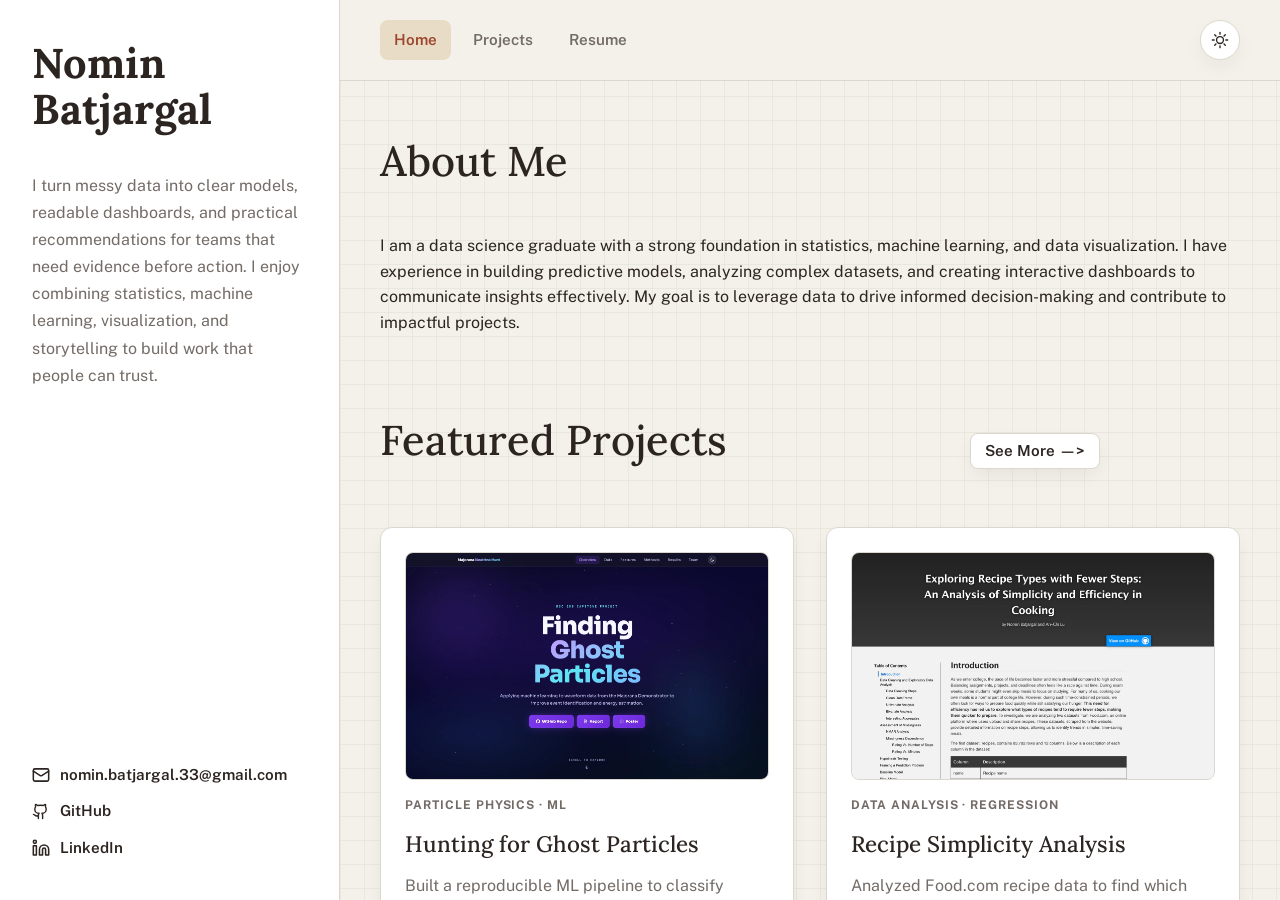
==== commit 94300d06: "Editorial Data-Journalism design" ====
--- a/index.html
+++ b/index.html
@@ -7,7 +7,7 @@
   <title>Nomin Batjargal | Data Science Portfolio</title>
   <link rel="preconnect" href="https://fonts.googleapis.com">
   <link rel="preconnect" href="https://fonts.gstatic.com" crossorigin>
-  <link href="https://fonts.googleapis.com/css2?family=VT323&display=swap" rel="stylesheet">
+  <link href="https://fonts.googleapis.com/css2?family=Lora:ital,wght@0,500;0,700;1,500&family=Public+Sans:wght@400;600;700&display=swap" rel="stylesheet">
   <link rel="stylesheet" href="styles.css">
 </head>
 <body>
--- a/styles.css
+++ b/styles.css
@@ -1,35 +1,30 @@
 :root {
-  --ink: #13262d;
-  --muted: #5c7680;
-  --paper: #eef2ea;
-  --panel: #f7f4e6;
-  --line: #1f7a8c;
-  --sage: #4f8a83;
-  --teal: #1f7a8c;
-  --coral: #e8a33d;
-  --mustard: #f0c239;
-  --charcoal: #13262d;
-  --shadow: 7px 7px 0 rgba(19, 38, 45, 0.18);
-  --pixel-shadow: 5px 5px 0 #f0c239;
-  --sun: #ffcf6b;
-  --grid: rgba(31, 122, 140, 0.08);
+  --ink: #2c2420;
+  --muted: #736b66;
+  --paper: #f4f1ea;
+  --panel: #ffffff;
+  --line: #dcd7ce;
+  --teal: #9c462c; /* Terracotta / Rust */
+  --sun: #e8dcc7; /* Muted Sand */
+  --charcoal: #3d3531;
+  --shadow: 0 8px 20px -4px rgba(44, 36, 32, 0.08);
+  --shadow-hover: 0 16px 32px -4px rgba(44, 36, 32, 0.12);
+  --grid: rgba(220, 215, 206, 0.4);
+  --border-radius: 12px;
 }
 
 body.dark-theme {
-  --ink: #dce9ec;
-  --muted: #93aab0;
-  --paper: #0c1a20;
-  --panel: #142a32;
-  --line: #4fd6e0;
-  --sage: #6fbcae;
-  --teal: #4fd6e0;
-  --coral: #f0b45c;
-  --mustard: #ffd76a;
-  --charcoal: #eef3f0;
-  --shadow: 7px 7px 0 rgba(4, 12, 15, 0.55);
-  --pixel-shadow: 5px 5px 0 rgba(79, 214, 224, 0.35);
-  --sun: #ffcf6b;
-  --grid: rgba(79, 214, 224, 0.12);
+  --ink: #e8e6e1;
+  --muted: #a39b96;
+  --paper: #1c1816;
+  --panel: #26211e;
+  --line: #3d3531;
+  --teal: #d97453;
+  --sun: #3d3531;
+  --charcoal: #f4f1ea;
+  --shadow: 0 8px 20px -4px rgba(0, 0, 0, 0.4);
+  --shadow-hover: 0 16px 32px -4px rgba(0, 0, 0, 0.5);
+  --grid: rgba(61, 53, 49, 0.3);
 }
 
 * {
@@ -40,33 +35,26 @@
   scroll-behavior: smooth;
 }
 
-/* =========================================================
-   APP LAYOUT (Split Screen)
-========================================================= */
 body {
   margin: 0;
   padding: 0;
   height: 100vh;
-  overflow: hidden; /* Lock main body scrolling */
+  overflow: hidden;
   background: var(--paper);
   color: var(--ink);
-  font-family: "Inter", system-ui, -apple-system, BlinkMacSystemFont, "Segoe UI", sans-serif;
+  font-family: "Public Sans", system-ui, -apple-system, sans-serif;
   line-height: 1.6;
-  transition: background-color 0.2s ease, color 0.2s ease;
-}
-
-body.dark-theme {
-  background: var(--paper);
-}
-
-body.modal-open {
-  /* Prevent interaction when modal is open */
+  transition: background-color 0.3s ease, color 0.3s ease;
 }
 
 a {
   color: inherit;
-}
-
+  transition: color 0.2s ease;
+}
+
+/* =========================================================
+   APP LAYOUT 
+========================================================= */
 .app-layout {
   display: grid;
   grid-template-columns: 340px 1fr;
@@ -80,7 +68,7 @@
   flex-direction: column;
   padding: 40px 32px;
   background: var(--panel);
-  border-right: 3px solid var(--line);
+  border-right: 1px solid var(--line);
   overflow-y: auto;
   z-index: 20;
 }
@@ -89,18 +77,33 @@
   display: flex;
   flex-direction: column;
   align-items: flex-start;
-  font-family: "VT323", "Inter", system-ui, sans-serif;
-  font-size: 2.8rem;
+  font-family: "Lora", serif;
+  font-size: 2.6rem;
   font-weight: 700;
   text-decoration: none;
-  line-height: 1;
+  line-height: 1.1;
   margin-bottom: 24px;
+  color: var(--ink);
+}
+
+.wip-badge {
+  padding: 4px 10px;
+  margin-top: 12px;
+  color: var(--charcoal);
+  font-family: "Public Sans", sans-serif;
+  font-size: 0.75rem;
+  font-weight: 600;
+  letter-spacing: 0.06em;
+  text-transform: uppercase;
+  background: var(--sun);
+  border-radius: 99px;
 }
 
 .hero-copy {
   margin-bottom: 32px;
   color: var(--muted);
-  font-size: 0.95rem;
+  font-size: 1rem;
+  line-height: 1.7;
 }
 
 .sidebar-contacts {
@@ -121,9 +124,13 @@
   align-items: center;
   gap: 10px;
   color: var(--ink);
-  font-size: 0.9rem;
-  font-weight: 800;
+  font-size: 0.95rem;
+  font-weight: 600;
   text-decoration: none;
+}
+
+.hero-contact a:hover {
+  color: var(--teal);
 }
 
 /* --- RIGHT MAIN AREA --- */
@@ -135,15 +142,8 @@
   background:
     linear-gradient(90deg, var(--grid) 1px, transparent 1px),
     linear-gradient(var(--grid) 1px, transparent 1px),
-    #f5f7df;
-  background-size: 18px 18px;
-}
-
-body.dark-theme .app-main {
-  background:
-    linear-gradient(90deg, var(--grid) 1px, transparent 1px),
-    linear-gradient(var(--grid) 1px, transparent 1px),
-    #0b1714;
+    var(--paper);
+  background-size: 24px 24px;
 }
 
 .app-nav {
@@ -152,15 +152,21 @@
   z-index: 10;
   display: flex;
   align-items: center;
-  justify-content: space-between;
   padding: 20px 40px;
-  background: rgba(245, 247, 223, 0.96);
-  backdrop-filter: blur(8px);
-  border-bottom: 3px solid var(--line);
+  background: rgba(244, 241, 234, 0.92);
+  backdrop-filter: blur(12px);
+  border-bottom: 1px solid var(--line);
 }
 
 body.dark-theme .app-nav {
-  background: rgba(11, 23, 20, 0.96);
+  background: rgba(28, 24, 22, 0.92);
+}
+
+.nav-actions {
+  display: flex;
+  align-items: center;
+  gap: 16px;
+  margin-left: auto;
 }
 
 .site-nav {
@@ -170,27 +176,19 @@
 }
 
 .site-nav a {
-  padding: 6px 11px;
+  padding: 8px 14px;
   color: var(--muted);
-  font-size: 0.9rem;
-  font-weight: 700;
+  font-size: 0.95rem;
+  font-weight: 600;
   text-decoration: none;
-  border: 1px solid transparent;
-  border-radius: 6px;
+  border-radius: 8px;
+  transition: all 0.2s ease;
 }
 
 .site-nav a:hover,
 .site-nav a.active {
-  color: var(--ink);
-  background: #fff6ba;
-  border-color: var(--line);
-  box-shadow: 3px 3px 0 #f0c239;
-}
-
-body.dark-theme .site-nav a:hover,
-body.dark-theme .site-nav a.active {
-  background: rgba(255, 216, 106, 0.14);
-  box-shadow: 3px 3px 0 rgba(122, 214, 181, 0.25);
+  color: var(--teal);
+  background: var(--sun);
 }
 
 .theme-toggle {
@@ -198,20 +196,21 @@
   display: inline-flex;
   align-items: center;
   justify-content: center;
-  width: 36px;
-  height: 36px;
+  width: 40px;
+  height: 40px;
   padding: 0;
-  background: #fff6ba;
-  border: 2px solid var(--line);
-  border-radius: 999px;
-  box-shadow: 3px 3px 0 #f0c239;
+  background: var(--panel);
+  border: 1px solid var(--line);
+  border-radius: 50%;
   color: var(--ink);
   cursor: pointer;
-  transition: transform 0.2s ease, box-shadow 0.2s ease, background-color 0.2s ease;
+  box-shadow: var(--shadow);
+  transition: all 0.2s ease;
 }
 
 .theme-toggle:hover {
-  transform: translate(-1px, -1px);
+  transform: translateY(-2px);
+  box-shadow: var(--shadow-hover);
 }
 
 .theme-icon {
@@ -225,7 +224,7 @@
   stroke-linecap: round;
   fill: none;
   transform: translate(-50%, -50%);
-  transition: opacity 0.2s ease, transform 0.2s ease;
+  transition: opacity 0.3s ease, transform 0.3s ease;
 }
 
 .theme-icon-sun { opacity: 1; transform: translate(-50%, -50%) scale(1) rotate(0deg); }
@@ -233,16 +232,15 @@
 
 body.dark-theme .theme-icon-sun { opacity: 0; transform: translate(-50%, -50%) scale(0.7) rotate(40deg); }
 body.dark-theme .theme-icon-moon { opacity: 1; transform: translate(-50%, -50%) scale(1) rotate(0deg); }
-body.dark-theme .theme-toggle { background: rgba(255, 216, 106, 0.12); box-shadow: 3px 3px 0 rgba(122, 214, 181, 0.25); }
 
 .nav-toggle {
   display: none;
-  width: 36px;
-  height: 36px;
+  width: 40px;
+  height: 40px;
   padding: 0;
-  background: #fff6ba;
-  border: 2px solid var(--line);
-  border-radius: 6px;
+  background: var(--panel);
+  border: 1px solid var(--line);
+  border-radius: 8px;
 }
 
 .nav-toggle span {
@@ -253,75 +251,68 @@
   background: var(--ink);
 }
 
+/* --- CONTENT --- */
 .app-content {
-  padding: 40px;
-  max-width: 1200px;
+  padding: 56px 40px;
+  max-width: 1100px;
   margin: 0 auto;
   width: 100%;
 }
 
-.nav-actions {
-  display: flex;
-  align-items: center;
-  gap: 16px;
-  margin-left: auto;
-}
-
-h1, h2, h3, p {
-  overflow-wrap: break-word;
-}
-
 h1, h2, h3 {
   margin-top: 0;
-  font-family: "VT323", "Inter", system-ui, sans-serif;
-  line-height: 1.08;
+  font-family: "Lora", serif;
+  font-weight: 500;
+  line-height: 1.15;
+  color: var(--ink);
 }
 
 h2 {
-  margin-bottom: 18px;
-  font-size: clamp(1.8rem, 4vw, 3rem);
+  margin-bottom: 24px;
+  font-size: clamp(2rem, 4vw, 2.6rem);
 }
 
 h3 {
-  margin-bottom: 10px;
-  font-size: 1.25rem;
+  margin-bottom: 12px;
+  font-size: 1.4rem;
 }
 
 .button {
   display: inline-flex;
-  min-height: 38px;
+  min-height: 42px;
   align-items: center;
   justify-content: center;
-  padding: 8px 14px;
-  font-weight: 800;
+  padding: 8px 20px;
+  font-weight: 600;
   text-decoration: none;
-  border: 2px solid var(--line);
-  border-radius: 2px;
-  box-shadow: 4px 4px 0 #1f7a8c;
+  border: 1px solid var(--line);
+  border-radius: 8px;
+  background: var(--panel);
+  box-shadow: var(--shadow);
   cursor: pointer;
+  transition: all 0.2s ease;
+}
+
+.button:hover {
+  transform: translateY(-2px);
+  box-shadow: var(--shadow-hover);
+  border-color: var(--teal);
+  color: var(--teal);
 }
 
 .button.compact {
-  min-height: 40px;
-  padding: 2px 8px;
-  color: var(--charcoal);
-  background: var(--sun);
-  white-space: nowrap;
-  font-family: "VT323", "Inter", system-ui, sans-serif;
-  font-size: 1.3rem;
+  min-height: 36px;
+  padding: 4px 14px;
+  font-size: 0.95rem;
 }
 
 .section {
-  padding-bottom: 50px;
+  padding-bottom: 64px;
 }
 
 .section-heading {
   max-width: 720px;
-  margin-bottom: 34px;
-}
-
-.featured-projects-heading {
-  max-width: 100%;
+  margin-bottom: 40px;
 }
 
 .featured-title-row {
@@ -329,58 +320,66 @@
   align-items: center;
   justify-content: space-between;
   gap: 24px;
-  margin-bottom: 10px;
+  margin-bottom: 24px;
 }
 
 .card-grid, .project-list {
   display: grid;
   grid-template-columns: repeat(2, minmax(0, 1fr));
-  gap: 24px;
+  gap: 32px;
 }
 
 .project-card, .case-study {
   display: flex;
   flex-direction: column;
   gap: 16px;
-  padding: 18px;
-  background: var(--panel);
-  border: 2px solid var(--line);
-  border-radius: 6px;
+  padding: 24px;
+  background: var(--panel);
+  border: 1px solid var(--line);
+  border-radius: var(--border-radius);
   box-shadow: var(--shadow);
   cursor: pointer;
-  transition: transform 0.16s ease;
+  transition: transform 0.3s ease, box-shadow 0.3s ease;
   position: relative;
 }
 
 .case-study[data-featured="true"]::after {
-  content: "";
+  content: "Featured";
   position: absolute;
-  top: 3px;
-  right: 3px;
-  width: 32px;
-  height: 32px;
-  background: url("assets/pin.webp") center / contain no-repeat;
+  top: 16px;
+  right: 16px;
+  background: var(--sun);
+  color: var(--teal);
+  font-size: 0.75rem;
+  font-weight: 600;
+  padding: 4px 10px;
+  border-radius: 99px;
+  text-transform: uppercase;
+  letter-spacing: 0.05em;
   pointer-events: none;
 }
 
 .project-card:hover, .case-study:hover {
-  transform: translate(-2px, -2px);
+  transform: translateY(-4px);
+  box-shadow: var(--shadow-hover);
 }
 
 .project-type {
   margin: 0;
-  color: var(--teal) !important;
-  font-size: 0.65rem;
-  font-weight: 800;
+  color: var(--teal);
+  font-size: 0.75rem;
+  font-weight: 700;
   text-transform: uppercase;
-}
-
-.case-study h2 { margin: 0; font-size: clamp(1.2rem, 2.1vw, 1.65rem); }
+  letter-spacing: 0.08em;
+}
+
+.case-study h2 { margin: 0; font-size: 1.5rem; }
 .project-card h3 { margin: 0; font-size: 1.4rem; }
 
 .project-card p, .case-study p {
   color: var(--muted);
   margin: 0;
+  line-height: 1.6;
 }
 
 .project-visual {
@@ -388,10 +387,9 @@
   width: 100%;
   aspect-ratio: 16 / 10;
   overflow: hidden;
-  background:#eaf1f0;
-  background-size: 14px 14px;
-  border: 2px solid rgba(31, 122, 140, 0.36);
-  border-radius: 6px;
+  background: var(--paper);
+  border: 1px solid var(--line);
+  border-radius: 8px;
 }
 
 .project-visual img {
@@ -405,27 +403,29 @@
   display: grid;
   gap: 6px;
   margin-top: auto;
-}
-
-.project-meta span { color: var(--muted); font-size: 0.9rem; }
-.project-meta strong { font-family: "VT323", "Inter", system-ui, sans-serif; font-size: 1.2rem; }
-
-.stats-band { margin-top: 40px; }
+  padding-top: 16px;
+  border-top: 1px solid var(--line);
+}
+
+.project-meta span { color: var(--muted); font-size: 0.85rem; }
+.project-meta strong { color: var(--ink); font-weight: 600; font-size: 0.95rem; }
+
+/* Stats Band */
+.stats-band { margin-top: 24px; }
 .stats-grid {
   display: grid;
   grid-template-columns: repeat(3, minmax(0, 1fr));
-  gap: 16px;
+  gap: 24px;
 }
 .stats-grid div {
   padding: 24px;
-  border: 2px solid var(--mustard);
-  background: rgba(255, 226, 109, 0.08);
-  border-radius: 6px;
-  box-shadow: 4px 4px 0 rgba(255, 226, 109, 0.18);
-}
-.stats-grid strong { display: block; font-size: 1.25rem; color: var(--charcoal); }
-.stats-grid span { display: block; color: var(--muted); }
-body.dark-theme .stats-grid strong { color: #ffffff; }
+  background: var(--panel);
+  border: 1px solid var(--line);
+  border-radius: var(--border-radius);
+  box-shadow: var(--shadow);
+}
+.stats-grid strong { display: block; font-family: "Lora", serif; font-size: 1.4rem; color: var(--teal); margin-bottom: 8px;}
+.stats-grid span { display: block; color: var(--muted); font-size: 0.95rem; line-height: 1.5;}
 
 /* Modal CSS */
 .project-modal {
@@ -434,73 +434,74 @@
   z-index: 50;
   display: grid;
   place-items: center;
-  padding: 22px;
+  padding: 24px;
 }
 .project-modal[hidden] { display: none; }
-.project-modal-backdrop { position: absolute; inset: 0; background: rgba(23, 51, 33, 0.74); }
+.project-modal-backdrop { position: absolute; inset: 0; background: rgba(28, 24, 22, 0.8); backdrop-filter: blur(4px); }
 .project-modal-card {
   position: relative;
   z-index: 1;
-  width: min(760px, 100%);
-  max-height: min(86vh, 820px);
+  width: min(800px, 100%);
+  max-height: min(90vh, 860px);
   overflow: hidden;
   display: flex;
   flex-direction: column;
-  background: #0c1a20;
-  border: 3px solid #1f7a8c;
-  border-radius: 4px;
-  box-shadow: 10px 10px 0 rgba(0, 0, 0, 0.35);
+  background: var(--panel);
+  border: 1px solid var(--line);
+  border-radius: 16px;
+  box-shadow: 0 24px 48px -12px rgba(0,0,0,0.2);
 }
 .project-modal-titlebar {
   display: flex; align-items: center; justify-content: space-between;
-  padding: 10px 12px; background: #1f3540; border-bottom: 3px solid #1f7a8c;
+  padding: 16px 24px; background: var(--paper); border-bottom: 1px solid var(--line);
 }
 .project-modal-close {
-  width: 30px; height: 30px; color: #dce9ec; font-size: 1.4rem;
-  background: transparent; border: none; cursor: pointer;
-}
-.project-modal-body { overflow: auto; padding: clamp(20px, 4vw, 34px); color: #dce9ec; }
-.project-modal-type { color: #ffcf6b; font-family: "VT323"; text-transform: uppercase; margin: 0; }
-.project-modal-card h2 { margin-bottom: 18px; color: #dce9ec; }
-.project-modal-summary, .project-modal-details { color: #93aab0; }
-.project-modal-details { margin-top: 16px; padding: 16px; background: #122730; border: 2px solid #22434e; }
-.modal-links { display: flex; gap: 12px; margin-top: 20px; }
+  width: 32px; height: 32px; color: var(--muted); font-size: 1.6rem;
+  background: transparent; border: none; cursor: pointer; transition: color 0.2s;
+}
+.project-modal-close:hover { color: var(--teal); }
+.project-modal-body { overflow: auto; padding: clamp(24px, 5vw, 40px); color: var(--ink); }
+.project-modal-type { color: var(--teal); font-weight: 700; font-size: 0.8rem; text-transform: uppercase; letter-spacing: 0.05em; margin: 0; }
+.project-modal-card h2 { margin-bottom: 24px; color: var(--ink); }
+.project-modal-summary { color: var(--muted); font-size: 1.1rem; line-height: 1.7; }
+.project-modal-details { margin-top: 24px; padding: 24px; background: var(--paper); border-radius: 8px; border: 1px solid var(--line); }
+.project-modal-details ul { padding-left: 20px; color: var(--muted); }
+.project-modal-details li { margin-bottom: 12px; }
+.project-modal-details strong { color: var(--ink); }
+.modal-links { display: flex; gap: 12px; margin-top: 24px; }
 .modal-btn {
-  padding: 4px 12px; font-family: "VT323"; font-size: 1.1rem;
-  color: var(--charcoal); background: var(--sun); border: 2px solid var(--line); border-radius: 4px;
-  box-shadow: 2px 2px 0 var(--line); text-decoration: none;
-}
+  padding: 8px 20px; font-weight: 600; font-size: 0.95rem;
+  color: var(--panel); background: var(--teal); border-radius: 8px;
+  text-decoration: none; transition: opacity 0.2s;
+}
+.modal-btn:hover { opacity: 0.9; }
 
 /* Resume CSS */
-.resume-card { background: #0c1a20; border: 3px solid var(--line); border-radius: 4px; overflow: hidden; }
+.resume-card { background: var(--panel); border: 1px solid var(--line); border-radius: var(--border-radius); overflow: hidden; box-shadow: var(--shadow); }
 .resume-toolbar {
   display: flex; align-items: center; justify-content: space-between;
-  padding: 10px 22px; background: #1f3540; border-bottom: 3px solid var(--line);
-}
-.resume-title { color: #dce9ec; font-size: 1.45rem; margin: 0; }
-.resume-controls { display: flex; gap: 10px; }
+  padding: 16px 24px; background: var(--paper); border-bottom: 1px solid var(--line);
+}
+.resume-title { color: var(--ink); font-size: 1.2rem; margin: 0; font-family: "Public Sans", sans-serif; font-weight: 600;}
+.resume-controls { display: flex; gap: 12px; }
 .resume-control {
-  padding: 5px 10px; color: #dce9ec; font-family: "VT323"; font-size: 1.3em;
-  background: transparent; border: 1px solid transparent; cursor: pointer; text-decoration: none;
-}
-.resume-control:hover { color: #ffcf6b; background: rgba(255, 207, 107, 0.14); }
-.resume-preview { height: min(900px, calc(100vh - 190px)); min-height: 720px; background: #122730; }
+  padding: 6px 14px; color: var(--ink); font-size: 0.9rem; font-weight: 600;
+  background: var(--panel); border: 1px solid var(--line); border-radius: 6px; cursor: pointer; text-decoration: none; transition: all 0.2s;
+}
+.resume-control:hover { color: var(--teal); border-color: var(--teal); }
+.resume-preview { height: min(900px, calc(100vh - 190px)); min-height: 720px; background: var(--paper); }
 .resume-preview iframe { width: 100%; height: 100%; border: 0; display: block; }
 .resume-card.is-collapsed .resume-preview { display: none; }
 
 /* Filter Bar */
-.project-filter-bar { display: flex; flex-wrap: wrap; gap: 10px; margin-top: 20px; margin-bottom: 10px; }
+.project-filter-bar { display: flex; flex-wrap: wrap; gap: 12px; margin-top: 24px; margin-bottom: 16px; }
 .filter-btn {
-  padding: 6px 14px; font-family: "VT323"; font-size: 1.1rem;
-  color: var(--ink); background: var(--panel); border: 2px solid var(--line); border-radius: 4px;
-  cursor: pointer; box-shadow: 2px 2px 0 var(--line);
-}
-.filter-btn.active { background: var(--sun); color: var(--charcoal); box-shadow: 3px 3px 0 var(--line); }
-.card-status-badge {
-  position: absolute; bottom: 16px; right: 16px; padding: 3px 8px; color: var(--charcoal);
-  font-family: "VT323"; font-size: 0.85rem; text-transform: uppercase; background: var(--sun);
-  border: 1px solid var(--line); border-radius: 4px; box-shadow: 2px 2px 0 rgba(19, 38, 45, 0.15);
-}
+  padding: 8px 16px; font-size: 0.9rem; font-weight: 600;
+  color: var(--ink); background: var(--panel); border: 1px solid var(--line); border-radius: 99px;
+  cursor: pointer; transition: all 0.2s ease;
+}
+.filter-btn:hover { border-color: var(--teal); color: var(--teal); }
+.filter-btn.active { background: var(--teal); color: var(--panel); border-color: var(--teal); }
 
 /* Footer icons */
 .hero-contact a::before {
@@ -514,16 +515,16 @@
 @media (max-width: 860px) {
   body { height: auto; overflow: visible; }
   .app-layout { grid-template-columns: 1fr; height: auto; }
-  .app-sidebar { border-right: none; border-bottom: 3px solid var(--line); padding: 24px; }
+  .app-sidebar { border-right: none; border-bottom: 1px solid var(--line); padding: 32px 24px; }
   .app-main { height: auto; overflow: visible; }
-  .app-content { padding: 24px; }
-  .card-grid, .project-list, .stats-grid { grid-template-columns: 1fr; }
+  .app-content { padding: 32px 24px; }
+  .card-grid, .project-list, .stats-grid { grid-template-columns: 1fr; gap: 24px; }
   .app-nav { padding: 16px 24px; }
   .nav-toggle { display: block; }
   .site-nav {
-    position: absolute; top: calc(100% + 1px); right: 24px; left: 24px;
+    position: absolute; top: calc(100% + 8px); right: 24px; left: 24px;
     display: none; flex-direction: column; align-items: stretch;
-    padding: 12px; background: var(--panel); border: 1px solid var(--line); border-radius: 8px; box-shadow: var(--shadow);
+    padding: 12px; background: var(--panel); border: 1px solid var(--line); border-radius: 12px; box-shadow: var(--shadow-hover);
   }
   .site-nav.open { display: flex; }
 }
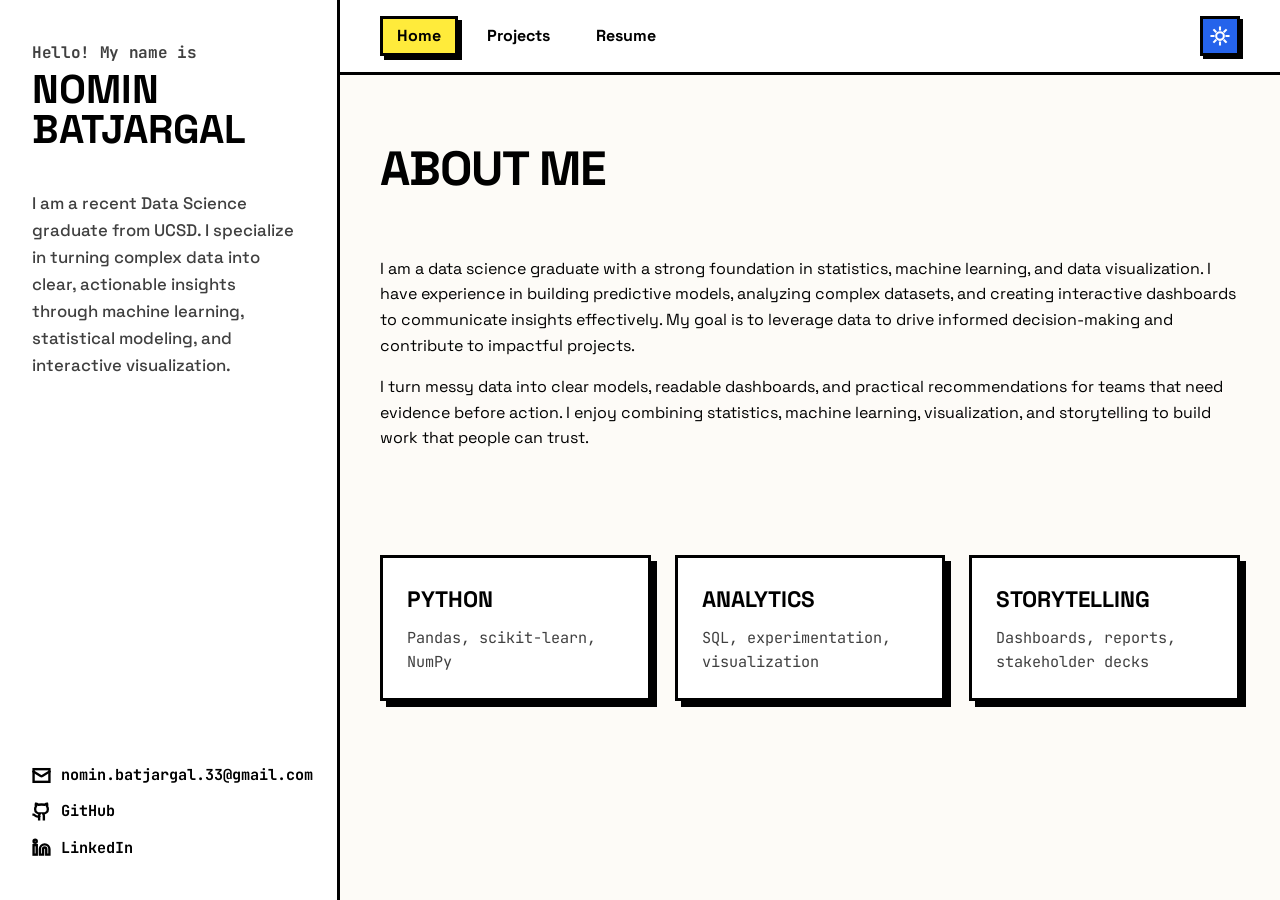
==== commit 97805c27: "brutalist style" ====
--- a/index.html
+++ b/index.html
@@ -7,8 +7,9 @@
   <title>Nomin Batjargal | Data Science Portfolio</title>
   <link rel="preconnect" href="https://fonts.googleapis.com">
   <link rel="preconnect" href="https://fonts.gstatic.com" crossorigin>
-  <link href="https://fonts.googleapis.com/css2?family=Lora:ital,wght@0,500;0,700;1,500&family=Public+Sans:wght@400;600;700&display=swap" rel="stylesheet">
+  <link href="https://fonts.googleapis.com/css2?family=JetBrains+Mono:wght@400;700&family=Space+Grotesk:wght@500;700&display=swap" rel="stylesheet">
   <link rel="stylesheet" href="styles.css">
+  <link rel="icon" type="image/svg+xml" href="assets/sheep.svg">
 </head>
 <body>
   
@@ -16,12 +17,14 @@
     
     <!-- LEFT SIDEBAR -->
     <aside class="app-sidebar">
+      <span class="greeting">Hello! My name is</span>
+
       <a class="brand" href="index.html">
         Nomin<br>Batjargal
       </a>
       
       <p class="hero-copy">
-        I turn messy data into clear models, readable dashboards, and practical recommendations for teams that need evidence before action. I enjoy combining statistics, machine learning, visualization, and storytelling to build work that people can trust.
+        I am a recent Data Science graduate from UCSD. I specialize in turning complex data into clear, actionable insights through machine learning, statistical modeling, and interactive visualization.
       </p>
 
       <div class="sidebar-contacts">
@@ -71,10 +74,13 @@
             <p>
               I am a data science graduate with a strong foundation in statistics, machine learning, and data visualization. I have experience in building predictive models, analyzing complex datasets, and creating interactive dashboards to communicate insights effectively. My goal is to leverage data to drive informed decision-making and contribute to impactful projects.
             </p>
+            <p class="about-me">
+              I turn messy data into clear models, readable dashboards, and practical recommendations for teams that need evidence before action. I enjoy combining statistics, machine learning, visualization, and storytelling to build work that people can trust.
+            </p>
           </div>
         </section>
 
-        <section class="section featured-section">
+        <!-- <section class="section featured-section">
           <div class="section-heading featured-projects-heading">
             <div class="featured-title-row">
               <h2>Featured Projects</h2>
@@ -82,7 +88,7 @@
             </div>
           </div>
           <div class="card-grid" data-featured-source="lib/projects.json"></div>
-        </section>
+        </section> -->
 
         <section class="section stats-band">
           <div class="stats-grid">
--- a/styles.css
+++ b/styles.css
@@ -1,31 +1,51 @@
 :root {
-  --ink: #2c2420;
-  --muted: #736b66;
-  --paper: #f4f1ea;
-  --panel: #ffffff;
-  --line: #dcd7ce;
-  --teal: #9c462c; /* Terracotta / Rust */
-  --sun: #e8dcc7; /* Muted Sand */
-  --charcoal: #3d3531;
-  --shadow: 0 8px 20px -4px rgba(44, 36, 32, 0.08);
-  --shadow-hover: 0 16px 32px -4px rgba(44, 36, 32, 0.12);
-  --grid: rgba(220, 215, 206, 0.4);
-  --border-radius: 12px;
+  --ink: #000000;
+  --muted: #404040;
+  --paper: #fdfbf7; /* Warm, raw cream */
+  --panel: #ffffff; /* Stark white */
+  --line: #000000;
+  --teal: #2563eb; /* Electric Blue */
+  --sun: #ffeb3b; /* High-vis Yellow */
+  --accent-red: #ff3b3b;
+  --charcoal: #000000;
+  --shadow: 6px 6px 0 #000000;
+  --shadow-hover: 8px 8px 0 #000000;
+  --border-width: 3px;
+  --grid: rgba(0, 0, 0, 0.1);
 }
 
 body.dark-theme {
-  --ink: #e8e6e1;
-  --muted: #a39b96;
-  --paper: #1c1816;
-  --panel: #26211e;
-  --line: #3d3531;
-  --teal: #d97453;
-  --sun: #3d3531;
-  --charcoal: #f4f1ea;
-  --shadow: 0 8px 20px -4px rgba(0, 0, 0, 0.4);
-  --shadow-hover: 0 16px 32px -4px rgba(0, 0, 0, 0.5);
-  --grid: rgba(61, 53, 49, 0.3);
-}
+  --ink: #e2e8f0;       /* Soft slate-white */
+  --muted: #94a3b8;     /* Muted grey-blue */
+  --paper: #0f172a;     /* Deep slate blue background */
+  --panel: #1e293b;     /* Slightly lighter slate for cards */
+  --line: #cbd5e1;      /* Crisp, cool grey borders */
+  
+  --teal: #3b82f6;      /* Bright but soft blue for buttons */
+  --sun: #fcd34d;       /* Muted yellow */
+  --accent-red: #f43f5e; /* Soft pinkish-red */
+  
+  --charcoal: #e2e8f0;
+  --shadow: 6px 6px 0 #000000; /* Deep black shadows to keep the Brutalist pop */
+  --shadow-hover: 8px 8px 0 #3b82f6;
+}
+
+/* Gruvbox */
+/* body.dark-theme {
+  --ink: #ebdbb2;      
+  --muted: #a89984;    
+  --paper: #282828;     
+  --panel: #3c3836;   
+  --line: #bdae93;      
+  
+  --teal: #458588;      
+  --sun: #d79921;       
+  --accent-red: #cc241d;
+  
+  --charcoal: #ebdbb2;
+  --shadow: 6px 6px 0 #1d2021; 
+  --shadow-hover: 8px 8px 0 #bdae93;
+} */
 
 * {
   box-sizing: border-box;
@@ -42,14 +62,14 @@
   overflow: hidden;
   background: var(--paper);
   color: var(--ink);
-  font-family: "Public Sans", system-ui, -apple-system, sans-serif;
+  font-family: "Space Grotesk", system-ui, -apple-system, sans-serif;
   line-height: 1.6;
-  transition: background-color 0.3s ease, color 0.3s ease;
+  transition: background-color 0.2s ease, color 0.2s ease;
 }
 
 a {
   color: inherit;
-  transition: color 0.2s ease;
+  transition: all 0.1s ease;
 }
 
 /* =========================================================
@@ -68,42 +88,40 @@
   flex-direction: column;
   padding: 40px 32px;
   background: var(--panel);
-  border-right: 1px solid var(--line);
+  border-right: var(--border-width) solid var(--line);
   overflow-y: auto;
   z-index: 20;
 }
 
+.greeting {
+  font-family: "JetBrains Mono", monospace;
+  font-size: 1rem;
+  font-weight: 700;
+  color: var(--muted);
+  /* text-transform: lowercase; */
+  letter-spacing: -0.02em;
+  margin-bottom: 4px;
+}
+
 .brand {
   display: flex;
   flex-direction: column;
   align-items: flex-start;
-  font-family: "Lora", serif;
-  font-size: 2.6rem;
-  font-weight: 700;
+  font-family: "Space Grotesk", sans-serif;
+  font-size: 2.5rem;
+  font-weight: 700;
+  text-transform: uppercase;
   text-decoration: none;
-  line-height: 1.1;
+  line-height: 1;
   margin-bottom: 24px;
   color: var(--ink);
-}
-
-.wip-badge {
-  padding: 4px 10px;
-  margin-top: 12px;
-  color: var(--charcoal);
-  font-family: "Public Sans", sans-serif;
-  font-size: 0.75rem;
-  font-weight: 600;
-  letter-spacing: 0.06em;
-  text-transform: uppercase;
-  background: var(--sun);
-  border-radius: 99px;
 }
 
 .hero-copy {
   margin-bottom: 32px;
   color: var(--muted);
-  font-size: 1rem;
-  line-height: 1.7;
+  font-size: 1.05rem;
+  font-weight: 500;
 }
 
 .sidebar-contacts {
@@ -124,13 +142,17 @@
   align-items: center;
   gap: 10px;
   color: var(--ink);
+  font-family: "JetBrains Mono", monospace;
   font-size: 0.95rem;
-  font-weight: 600;
+  font-weight: 700;
   text-decoration: none;
 }
 
 .hero-contact a:hover {
   color: var(--teal);
+  text-decoration: underline;
+  text-underline-offset: 4px;
+  text-decoration-thickness: 2px;
 }
 
 /* --- RIGHT MAIN AREA --- */
@@ -139,11 +161,8 @@
   flex-direction: column;
   height: 100vh;
   overflow-y: auto;
-  background:
-    linear-gradient(90deg, var(--grid) 1px, transparent 1px),
-    linear-gradient(var(--grid) 1px, transparent 1px),
-    var(--paper);
-  background-size: 24px 24px;
+  background: var(--paper);
+  background-size: 32px 32px;
 }
 
 .app-nav {
@@ -152,14 +171,9 @@
   z-index: 10;
   display: flex;
   align-items: center;
-  padding: 20px 40px;
-  background: rgba(244, 241, 234, 0.92);
-  backdrop-filter: blur(12px);
-  border-bottom: 1px solid var(--line);
-}
-
-body.dark-theme .app-nav {
-  background: rgba(28, 24, 22, 0.92);
+  padding: 16px 40px;
+  background: var(--panel);
+  border-bottom: var(--border-width) solid var(--line);
 }
 
 .nav-actions {
@@ -172,23 +186,25 @@
 .site-nav {
   display: flex;
   align-items: center;
-  gap: 8px;
+  gap: 12px;
 }
 
 .site-nav a {
-  padding: 8px 14px;
-  color: var(--muted);
-  font-size: 0.95rem;
-  font-weight: 600;
+  padding: 4px 14px;
+  color: var(--ink);
+  font-size: 1rem;
+  font-weight: 700;
   text-decoration: none;
-  border-radius: 8px;
-  transition: all 0.2s ease;
+  border: var(--border-width) solid transparent;
+  transition: transform 0.1s ease;
 }
 
 .site-nav a:hover,
 .site-nav a.active {
-  color: var(--teal);
   background: var(--sun);
+  border: var(--border-width) solid var(--line);
+  box-shadow: 4px 4px 0 var(--line);
+  color: #000; /* Force black text on yellow background */
 }
 
 .theme-toggle {
@@ -199,37 +215,42 @@
   width: 40px;
   height: 40px;
   padding: 0;
-  background: var(--panel);
-  border: 1px solid var(--line);
-  border-radius: 50%;
-  color: var(--ink);
+  background: var(--teal);
+  border: var(--border-width) solid var(--line);
+  box-shadow: 3px 3px 0 var(--line);
+  color: #fff;
   cursor: pointer;
-  box-shadow: var(--shadow);
-  transition: all 0.2s ease;
+  transition: transform 0.1s ease, box-shadow 0.1s ease;
 }
 
 .theme-toggle:hover {
-  transform: translateY(-2px);
+  transform: translate(-2px, -2px);
   box-shadow: var(--shadow-hover);
+}
+
+.theme-toggle:active {
+  transform: translate(2px, 2px);
+  box-shadow: 2px 2px 0 var(--line);
 }
 
 .theme-icon {
   position: absolute;
   top: 50%;
   left: 50%;
-  width: 18px;
-  height: 18px;
+  width: 20px;
+  height: 20px;
   stroke: currentColor;
-  stroke-width: 1.8;
-  stroke-linecap: round;
+  stroke-width: 2.5;
+  stroke-linecap: square;
   fill: none;
   transform: translate(-50%, -50%);
-  transition: opacity 0.3s ease, transform 0.3s ease;
+  transition: opacity 0.2s ease, transform 0.2s ease;
 }
 
 .theme-icon-sun { opacity: 1; transform: translate(-50%, -50%) scale(1) rotate(0deg); }
 .theme-icon-moon { opacity: 0; transform: translate(-50%, -50%) scale(0.7) rotate(-40deg); }
 
+body.dark-theme .theme-toggle { background: var(--panel); color: var(--ink); }
 body.dark-theme .theme-icon-sun { opacity: 0; transform: translate(-50%, -50%) scale(0.7) rotate(40deg); }
 body.dark-theme .theme-icon-moon { opacity: 1; transform: translate(-50%, -50%) scale(1) rotate(0deg); }
 
@@ -238,17 +259,17 @@
   width: 40px;
   height: 40px;
   padding: 0;
-  background: var(--panel);
-  border: 1px solid var(--line);
-  border-radius: 8px;
+  background: var(--sun);
+  border: var(--border-width) solid var(--line);
+  box-shadow: 3px 3px 0 var(--line);
 }
 
 .nav-toggle span {
   display: block;
-  width: 18px;
-  height: 2px;
-  margin: 4px auto;
-  background: var(--ink);
+  width: 20px;
+  height: 3px;
+  margin: 5px auto;
+  background: #000;
 }
 
 /* --- CONTENT --- */
@@ -261,49 +282,58 @@
 
 h1, h2, h3 {
   margin-top: 0;
-  font-family: "Lora", serif;
-  font-weight: 500;
-  line-height: 1.15;
+  font-family: "Space Grotesk", sans-serif;
+  font-weight: 700;
   color: var(--ink);
+  text-transform: uppercase;
 }
 
 h2 {
   margin-bottom: 24px;
-  font-size: clamp(2rem, 4vw, 2.6rem);
+  font-size: clamp(2.2rem, 4vw, 3rem);
+  letter-spacing: -0.02em;
 }
 
 h3 {
   margin-bottom: 12px;
-  font-size: 1.4rem;
+  font-size: 1.6rem;
 }
 
 .button {
   display: inline-flex;
-  min-height: 42px;
+  min-height: 48px;
   align-items: center;
   justify-content: center;
-  padding: 8px 20px;
-  font-weight: 600;
+  padding: 10px 24px;
+  font-family: "JetBrains Mono", monospace;
+  font-weight: 700;
+  font-size: 1rem;
   text-decoration: none;
-  border: 1px solid var(--line);
-  border-radius: 8px;
-  background: var(--panel);
+  border: var(--border-width) solid var(--line);
+  background: var(--teal);
+  color: #fff;
   box-shadow: var(--shadow);
   cursor: pointer;
-  transition: all 0.2s ease;
+  text-transform: uppercase;
+  transition: transform 0.1s ease, box-shadow 0.1s ease;
 }
 
 .button:hover {
-  transform: translateY(-2px);
+  transform: translate(-2px, -2px);
   box-shadow: var(--shadow-hover);
-  border-color: var(--teal);
-  color: var(--teal);
+}
+
+.button:active {
+  transform: translate(2px, 2px);
+  box-shadow: 2px 2px 0 var(--line);
 }
 
 .button.compact {
-  min-height: 36px;
-  padding: 4px 14px;
-  font-size: 0.95rem;
+  min-height: 40px;
+  padding: 6px 16px;
+  font-size: 0.9rem;
+  background: var(--sun);
+  color: #000;
 }
 
 .section {
@@ -326,7 +356,7 @@
 .card-grid, .project-list {
   display: grid;
   grid-template-columns: repeat(2, minmax(0, 1fr));
-  gap: 32px;
+  gap: 24px;
 }
 
 .project-card, .case-study {
@@ -335,51 +365,87 @@
   gap: 16px;
   padding: 24px;
   background: var(--panel);
-  border: 1px solid var(--line);
-  border-radius: var(--border-radius);
+  border: var(--border-width) solid var(--line);
   box-shadow: var(--shadow);
   cursor: pointer;
-  transition: transform 0.3s ease, box-shadow 0.3s ease;
+  transition: transform 0.1s ease, box-shadow 0.1s ease;
   position: relative;
 }
 
+.case-study {
+  position: relative;
+}
+
+/* .case-study[data-featured="true"]::after {
+  content: "★"; 
+  position: absolute;
+  top: 12px;
+  right: 12px;
+  display: flex;
+  align-items: center;
+  justify-content: center;
+  width: 32px;
+  height: 32px;
+  background: var(--accent-red);
+  color: #fff;
+  font-size: 1.1rem;
+  line-height: 1;
+  border: 2px solid var(--line);
+  box-shadow: 2px 2px 0 var(--line);
+  pointer-events: none;
+  z-index: 2;
+} */
+
 .case-study[data-featured="true"]::after {
-  content: "Featured";
+  content: ""; 
+  background-image: url('assets/pin.svg'); 
+  background-size: 85%; 
+  background-position: center;
+  background-repeat: no-repeat;
   position: absolute;
-  top: 16px;
-  right: 16px;
-  background: var(--sun);
-  color: var(--teal);
-  font-size: 0.75rem;
-  font-weight: 600;
-  padding: 4px 10px;
-  border-radius: 99px;
-  text-transform: uppercase;
-  letter-spacing: 0.05em;
+  top: 6px;
+  right: 6px;
+  width: 32px;
+  height: 32px;
   pointer-events: none;
+  z-index: 2;
 }
 
 .project-card:hover, .case-study:hover {
-  transform: translateY(-4px);
+  transform: translate(-4px, -4px);
   box-shadow: var(--shadow-hover);
+}
+
+.project-intro {
+  padding-bottom: 1em;
+  margin-bottom: 16px;
 }
 
 .project-type {
   margin: 0;
   color: var(--teal);
-  font-size: 0.75rem;
+  font-family: "JetBrains Mono", monospace;
+  font-size: 0.7rem !important;
   font-weight: 700;
   text-transform: uppercase;
-  letter-spacing: 0.08em;
-}
-
-.case-study h2 { margin: 0; font-size: 1.5rem; }
-.project-card h3 { margin: 0; font-size: 1.4rem; }
+  background: var(--sun);
+  padding: 4px 8px;
+  width: fit-content;
+  border: 2px solid var(--line);
+}
+
+body.dark-theme .project-type {
+  color: #000; /* Ensure readability on dark mode sun bg */
+}
+
+.case-study h2 { margin: 0; font-size: 1.6rem; text-transform: none; }
+.project-card h3 { margin: 0; font-size: 1.5rem; text-transform: none; }
 
 .project-card p, .case-study p {
   color: var(--muted);
   margin: 0;
-  line-height: 1.6;
+  font-size: 1.05rem;
+  font-weight: 500;
 }
 
 .project-visual {
@@ -388,8 +454,7 @@
   aspect-ratio: 16 / 10;
   overflow: hidden;
   background: var(--paper);
-  border: 1px solid var(--line);
-  border-radius: 8px;
+  border: var(--border-width) solid var(--line);
 }
 
 .project-visual img {
@@ -397,18 +462,27 @@
   height: 100%;
   object-fit: cover;
   display: block;
+  border-bottom: var(--border-width) solid var(--line);
 }
 
 .project-meta {
-  display: grid;
-  gap: 6px;
+  display: flex;
+  justify-content: space-between;
+  align-items: center;
   margin-top: auto;
   padding-top: 16px;
-  border-top: 1px solid var(--line);
-}
-
-.project-meta span { color: var(--muted); font-size: 0.85rem; }
-.project-meta strong { color: var(--ink); font-weight: 600; font-size: 0.95rem; }
+  border-top: var(--border-width) solid var(--line);
+}
+
+.project-meta span, .project-meta strong { 
+  font-family: "JetBrains Mono", monospace;
+  font-size: 0.9rem; 
+  font-weight: 700;
+  text-transform: uppercase;
+}
+
+.project-meta span { color: var(--muted); }
+.project-meta strong { color: var(--ink); }
 
 /* Stats Band */
 .stats-band { margin-top: 24px; }
@@ -420,12 +494,23 @@
 .stats-grid div {
   padding: 24px;
   background: var(--panel);
-  border: 1px solid var(--line);
-  border-radius: var(--border-radius);
+  border: var(--border-width) solid var(--line);
   box-shadow: var(--shadow);
 }
-.stats-grid strong { display: block; font-family: "Lora", serif; font-size: 1.4rem; color: var(--teal); margin-bottom: 8px;}
-.stats-grid span { display: block; color: var(--muted); font-size: 0.95rem; line-height: 1.5;}
+.stats-grid strong { 
+  display: block; 
+  font-size: 1.4rem; 
+  font-weight: 700;
+  color: var(--ink); 
+  text-transform: uppercase;
+  margin-bottom: 8px;
+}
+.stats-grid span { 
+  display: block; 
+  color: var(--muted); 
+  font-family: "JetBrains Mono", monospace;
+  font-size: 0.95rem; 
+}
 
 /* Modal CSS */
 .project-modal {
@@ -437,94 +522,234 @@
   padding: 24px;
 }
 .project-modal[hidden] { display: none; }
-.project-modal-backdrop { position: absolute; inset: 0; background: rgba(28, 24, 22, 0.8); backdrop-filter: blur(4px); }
+.project-modal-backdrop { position: absolute; inset: 0; background: rgba(0, 0, 0, 0.8); }
 .project-modal-card {
   position: relative;
   z-index: 1;
-  width: min(800px, 100%);
-  max-height: min(90vh, 860px);
+  width: min(1000px, 100%);
+  max-height: min(95vh, 860px);
   overflow: hidden;
   display: flex;
   flex-direction: column;
   background: var(--panel);
-  border: 1px solid var(--line);
-  border-radius: 16px;
-  box-shadow: 0 24px 48px -12px rgba(0,0,0,0.2);
-}
+  border: var(--border-width) solid var(--line);
+  box-shadow: 12px 12px 0 var(--line);
+}
+body.dark-theme .project-modal-card {
+  box-shadow: 12px 12px 0 var(--teal);
+}
+
+/* 1. Remove the rigid 16:10 box and background inside the popup */
+.project-modal-body .project-visual {
+  aspect-ratio: auto;
+  height: auto;
+  background: transparent;
+  border: none;
+  margin-bottom: 24px;
+}
+
+/* 2. Allow the image to dictate its own size and apply the border directly to it */
+.project-modal-body .project-visual img,
+.project-modal-body img {
+  width: auto;
+  height: auto;
+  max-width: 100%;
+  max-height: 75vh; /* Prevents extremely tall charts from blowing out the screen */
+  display: block;
+  margin: 0 auto; /* Centers the image if it is narrower than the popup */
+  border: var(--border-width) solid var(--line);
+  object-fit: initial; /* Removes the contain behavior since it is no longer needed */
+}
+
 .project-modal-titlebar {
   display: flex; align-items: center; justify-content: space-between;
-  padding: 16px 24px; background: var(--paper); border-bottom: 1px solid var(--line);
+  padding: 16px 24px; background: var(--paper); border-bottom: var(--border-width) solid var(--line);
 }
 .project-modal-close {
-  width: 32px; height: 32px; color: var(--muted); font-size: 1.6rem;
-  background: transparent; border: none; cursor: pointer; transition: color 0.2s;
-}
-.project-modal-close:hover { color: var(--teal); }
+  width: 36px; height: 36px; color: var(--ink); font-size: 2rem; font-weight: 700;
+  background: var(--sun); border: var(--border-width) solid var(--line); cursor: pointer;
+  display: flex; align-items: center; justify-content: center; box-shadow: 2px 2px 0 var(--line);
+}
+.project-modal-close:hover { background: var(--accent-red); color: #fff; }
 .project-modal-body { overflow: auto; padding: clamp(24px, 5vw, 40px); color: var(--ink); }
-.project-modal-type { color: var(--teal); font-weight: 700; font-size: 0.8rem; text-transform: uppercase; letter-spacing: 0.05em; margin: 0; }
-.project-modal-card h2 { margin-bottom: 24px; color: var(--ink); }
-.project-modal-summary { color: var(--muted); font-size: 1.1rem; line-height: 1.7; }
-.project-modal-details { margin-top: 24px; padding: 24px; background: var(--paper); border-radius: 8px; border: 1px solid var(--line); }
-.project-modal-details ul { padding-left: 20px; color: var(--muted); }
+.project-modal-type { 
+  color: #000; background: var(--sun); padding: 4px 10px; border: 2px solid var(--line);
+  font-family: "JetBrains Mono", monospace; font-weight: 700; font-size: 0.85rem; 
+  text-transform: uppercase; margin: 0; 
+}
+.project-modal-card h2 { 
+  margin-bottom: 24px; 
+  text-transform: none; 
+  font-size: 1.8rem; /* <-- Add this line to shrink the title */
+  line-height: 1.2;  /* Keeps the text spacing tight if it wraps to two lines */
+}
+.project-modal-summary { color: var(--muted); font-size: 1.1rem; font-weight: 500; }
+.project-modal-details { margin-top: 24px; padding: 24px; background: var(--paper); border: var(--border-width) solid var(--line); }
+.project-modal-details ul { padding-left: 20px; color: var(--muted); font-size: 1.05rem; }
 .project-modal-details li { margin-bottom: 12px; }
-.project-modal-details strong { color: var(--ink); }
-.modal-links { display: flex; gap: 12px; margin-top: 24px; }
+.project-modal-details strong { color: var(--ink); text-transform: uppercase; font-family: "JetBrains Mono", monospace; }
+.modal-links { display: flex; gap: 16px; margin-top: 32px; }
+.detail-links {
+  display: flex;
+  flex-wrap: wrap;
+  gap: 12px;
+  margin-top: 16px;
+}
 .modal-btn {
-  padding: 8px 20px; font-weight: 600; font-size: 0.95rem;
-  color: var(--panel); background: var(--teal); border-radius: 8px;
-  text-decoration: none; transition: opacity 0.2s;
-}
-.modal-btn:hover { opacity: 0.9; }
+  padding: 10px 20px; font-weight: 700; font-size: 1rem; text-transform: uppercase; font-family: "JetBrains Mono", monospace;
+  color: #fff; background: var(--teal); border: var(--border-width) solid var(--line); box-shadow: 4px 4px 0 var(--line);
+  text-decoration: none; transition: transform 0.1s;
+}
+.modal-btn:hover { transform: translate(-2px, -2px); box-shadow: 6px 6px 0 var(--line); background: var(--accent-red); }
+.modal-btn:active { transform: translate(2px, 2px); box-shadow: 2px 2px 0 var(--line); }
+
+/* Card Status Badge */
+.card-status-badge {
+  position: absolute;
+  top: 0px;
+  right: 0px;
+  background: var(--accent-red);
+  color: #000;
+  font-family: "JetBrains Mono", monospace;
+  font-size: 10px;
+  font-weight: 700;
+  text-transform: uppercase;
+  padding: 4px 8px;
+  border: 1px solid var(--line);
+  border-top: none;
+  z-index: 2;
+}
 
 /* Resume CSS */
-.resume-card { background: var(--panel); border: 1px solid var(--line); border-radius: var(--border-radius); overflow: hidden; box-shadow: var(--shadow); }
+.resume-card { background: var(--panel); border: var(--border-width) solid var(--line); overflow: hidden; box-shadow: var(--shadow); }
 .resume-toolbar {
   display: flex; align-items: center; justify-content: space-between;
-  padding: 16px 24px; background: var(--paper); border-bottom: 1px solid var(--line);
-}
-.resume-title { color: var(--ink); font-size: 1.2rem; margin: 0; font-family: "Public Sans", sans-serif; font-weight: 600;}
+  padding: 16px 24px; background: var(--paper); border-bottom: var(--border-width) solid var(--line);
+}
+.resume-title { color: var(--ink); font-size: 1.5rem; margin: 0; text-transform: uppercase; font-weight: 700;}
 .resume-controls { display: flex; gap: 12px; }
 .resume-control {
-  padding: 6px 14px; color: var(--ink); font-size: 0.9rem; font-weight: 600;
-  background: var(--panel); border: 1px solid var(--line); border-radius: 6px; cursor: pointer; text-decoration: none; transition: all 0.2s;
-}
-.resume-control:hover { color: var(--teal); border-color: var(--teal); }
-.resume-preview { height: min(900px, calc(100vh - 190px)); min-height: 720px; background: var(--paper); }
+  padding: 8px 16px; color: var(--ink); font-size: 1rem; font-weight: 700; font-family: "JetBrains Mono", monospace; text-transform: uppercase;
+  background: var(--sun); border: var(--border-width) solid var(--line); box-shadow: 3px 3px 0 var(--line);
+  cursor: pointer; text-decoration: none; transition: transform 0.1s;
+}
+.resume-control:hover { transform: translate(-2px, -2px); box-shadow: 5px 5px 0 var(--line); background: var(--teal); color: #fff;}
+.resume-control:active { transform: translate(2px, 2px); box-shadow: 1px 1px 0 var(--line); }
+.resume-preview { height: min(900px, calc(100vh - 190px)); min-height: 720px; background: var(--ink); }
 .resume-preview iframe { width: 100%; height: 100%; border: 0; display: block; }
 .resume-card.is-collapsed .resume-preview { display: none; }
 
-/* Filter Bar */
-.project-filter-bar { display: flex; flex-wrap: wrap; gap: 12px; margin-top: 24px; margin-bottom: 16px; }
-.filter-btn {
-  padding: 8px 16px; font-size: 0.9rem; font-weight: 600;
-  color: var(--ink); background: var(--panel); border: 1px solid var(--line); border-radius: 99px;
-  cursor: pointer; transition: all 0.2s ease;
-}
-.filter-btn:hover { border-color: var(--teal); color: var(--teal); }
-.filter-btn.active { background: var(--teal); color: var(--panel); border-color: var(--teal); }
+body.dark-theme .resume-control { color: #000000; }
+
+/* Layout container for multiple dropdowns */
+.filters-container {
+  display: flex;
+  gap: 32px; /* Space between the two menus */
+  margin-bottom: 40px;
+  flex-wrap: wrap; /* Allows stacking on mobile screens */
+}
+
+.custom-dropdown {
+  position: relative;
+  flex: 1; /* Makes both dropdowns take up equal width */
+  min-width: 250px; 
+  font-family: inherit;
+}
+
+/* The Trigger (looks like a text input with a bottom border) */
+.dropdown-trigger {
+  width: 100%;
+  display: flex;
+  justify-content: space-between;
+  align-items: center;
+  padding: 8px 0;
+  background: transparent;
+  border: none;
+  border-bottom: 1px solid var(--line);
+  color: var(--ink);
+  font-size: 1rem;
+  font-weight: 600;
+  cursor: pointer;
+  text-align: left;
+}
+
+/* The Chevron Animation */
+.chevron {
+  transition: transform 0.2s ease;
+}
+.custom-dropdown.open .chevron {
+  transform: rotate(180deg); /* Flips arrow when open */
+}
+
+/* The Popup Menu */
+.dropdown-menu {
+  position: absolute;
+  top: 100%;
+  left: 0;
+  width: 100%;
+  margin-top: 4px;
+  padding: 8px 0;
+  background: var(--panel);
+  border: 1px solid var(--line);
+  box-shadow: 4px 4px 0 var(--line); /* Keeps a slight Brutalist shadow */
+  list-style: none;
+  z-index: 100; /* Ensures it pops over your project cards */
+  
+  /* Hidden by default */
+  opacity: 0;
+  visibility: hidden;
+  transform: translateY(-10px);
+  transition: all 0.2s ease;
+}
+
+/* Show menu when open */
+.custom-dropdown.open .dropdown-menu {
+  opacity: 1;
+  visibility: visible;
+  transform: translateY(0);
+}
+
+/* Individual List Items */
+.dropdown-item {
+  padding: 8px 16px;
+  cursor: pointer;
+  color: var(--ink);
+  transition: background 0.1s;
+}
+
+.dropdown-item:hover,
+.dropdown-item.active {
+  background: var(--line);
+  color: var(--paper); /* Inverts text color on hover */
+}
 
 /* Footer icons */
 .hero-contact a::before {
-  content: ""; flex: 0 0 1.1rem; width: 1.1rem; height: 1.1rem; background: currentColor;
-}
-.hero-contact a[href^="mailto:"]::before { mask: url("data:image/svg+xml,%3Csvg xmlns='http://www.w3.org/2000/svg' viewBox='0 0 24 24' fill='none' stroke='black' stroke-width='2' stroke-linecap='round' stroke-linejoin='round'%3E%3Crect x='2' y='4' width='20' height='16' rx='2'/%3E%3Cpath d='m22 7-8.97 5.7a2 2 0 0 1-2.06 0L2 7'/%3E%3C/svg%3E") center / contain no-repeat; }
-.hero-contact a[href*="linkedin"]::before { mask: url("data:image/svg+xml,%3Csvg xmlns='http://www.w3.org/2000/svg' viewBox='0 0 24 24' fill='none' stroke='black' stroke-width='2' stroke-linecap='round' stroke-linejoin='round'%3E%3Cpath d='M16 8a6 6 0 0 1 6 6v7h-4v-7a2 2 0 0 0-4 0v7h-4v-7a6 6 0 0 1 6-6z'/%3E%3Crect width='4' height='12' x='2' y='9'/%3E%3Ccircle cx='4' cy='4' r='2'/%3E%3C/svg%3E") center / contain no-repeat; }
-.hero-contact a[href*="github"]::before { mask: url("data:image/svg+xml,%3Csvg xmlns='http://www.w3.org/2000/svg' viewBox='0 0 24 24' fill='none' stroke='black' stroke-width='2' stroke-linecap='round' stroke-linejoin='round'%3E%3Cpath d='M15 22v-4a4.8 4.8 0 0 0-1-3.5c3 0 6-2 6-5.5.08-1.25-.27-2.48-1-3.5.28-1.15.28-2.35 0-3.5 0 0-1 0-3 1.5-2.64-.5-5.36-.5-8 0C6 2 5 2 5 2c-.3 1.15-.3 2.35 0 3.5A5.4 5.4 0 0 0 4 9c0 3.5 3 5.5 6 5.5-.39.49-.68 1.05-.85 1.65-.17.6-.22 1.23-.15 1.85v4'/%3E%3Cpath d='M9 18c-4.51 2-5-2-7-2'/%3E%3C/svg%3E") center / contain no-repeat; }
+  content: ""; flex: 0 0 1.2rem; width: 1.2rem; height: 1.2rem; background: currentColor;
+}
+.hero-contact a[href^="mailto:"]::before { mask: url("data:image/svg+xml,%3Csvg xmlns='http://www.w3.org/2000/svg' viewBox='0 0 24 24' fill='none' stroke='black' stroke-width='3' stroke-linecap='square' stroke-linejoin='miter'%3E%3Crect x='2' y='4' width='20' height='16'/%3E%3Cpath d='m22 7-8.97 5.7a2 2 0 0 1-2.06 0L2 7'/%3E%3C/svg%3E") center / contain no-repeat; }
+.hero-contact a[href*="linkedin"]::before { mask: url("data:image/svg+xml,%3Csvg xmlns='http://www.w3.org/2000/svg' viewBox='0 0 24 24' fill='none' stroke='black' stroke-width='3' stroke-linecap='square' stroke-linejoin='miter'%3E%3Cpath d='M16 8a6 6 0 0 1 6 6v7h-4v-7a2 2 0 0 0-4 0v7h-4v-7a6 6 0 0 1 6-6z'/%3E%3Crect width='4' height='12' x='2' y='9'/%3E%3Ccircle cx='4' cy='4' r='2'/%3E%3C/svg%3E") center / contain no-repeat; }
+.hero-contact a[href*="github"]::before { mask: url("data:image/svg+xml,%3Csvg xmlns='http://www.w3.org/2000/svg' viewBox='0 0 24 24' fill='none' stroke='black' stroke-width='3' stroke-linecap='square' stroke-linejoin='miter'%3E%3Cpath d='M15 22v-4a4.8 4.8 0 0 0-1-3.5c3 0 6-2 6-5.5.08-1.25-.27-2.48-1-3.5.28-1.15.28-2.35 0-3.5 0 0-1 0-3 1.5-2.64-.5-5.36-.5-8 0C6 2 5 2 5 2c-.3 1.15-.3 2.35 0 3.5A5.4 5.4 0 0 0 4 9c0 3.5 3 5.5 6 5.5-.39.49-.68 1.05-.85 1.65-.17.6-.22 1.23-.15 1.85v4'/%3E%3Cpath d='M9 18c-4.51 2-5-2-7-2'/%3E%3C/svg%3E") center / contain no-repeat; }
 
 /* Responsive Media Query */
 @media (max-width: 860px) {
   body { height: auto; overflow: visible; }
   .app-layout { grid-template-columns: 1fr; height: auto; }
-  .app-sidebar { border-right: none; border-bottom: 1px solid var(--line); padding: 32px 24px; }
+  .app-sidebar { border-right: none; border-bottom: var(--border-width) solid var(--line); padding: 32px 24px; }
   .app-main { height: auto; overflow: visible; }
   .app-content { padding: 32px 24px; }
-  .card-grid, .project-list, .stats-grid { grid-template-columns: 1fr; gap: 24px; }
+  .card-grid, .project-list, .stats-grid { grid-template-columns: 1fr; gap: 32px; }
   .app-nav { padding: 16px 24px; }
   .nav-toggle { display: block; }
   .site-nav {
-    position: absolute; top: calc(100% + 8px); right: 24px; left: 24px;
+    position: absolute; top: calc(100% + 12px); right: 24px; left: 24px;
     display: none; flex-direction: column; align-items: stretch;
-    padding: 12px; background: var(--panel); border: 1px solid var(--line); border-radius: 12px; box-shadow: var(--shadow-hover);
+    padding: 16px; background: var(--panel); border: var(--border-width) solid var(--line); box-shadow: var(--shadow);
   }
   .site-nav.open { display: flex; }
+}
+
+body.dark-theme .button,
+body.dark-theme .modal-btn {
+  color: #000000; /* Forces the text to be black */
 }
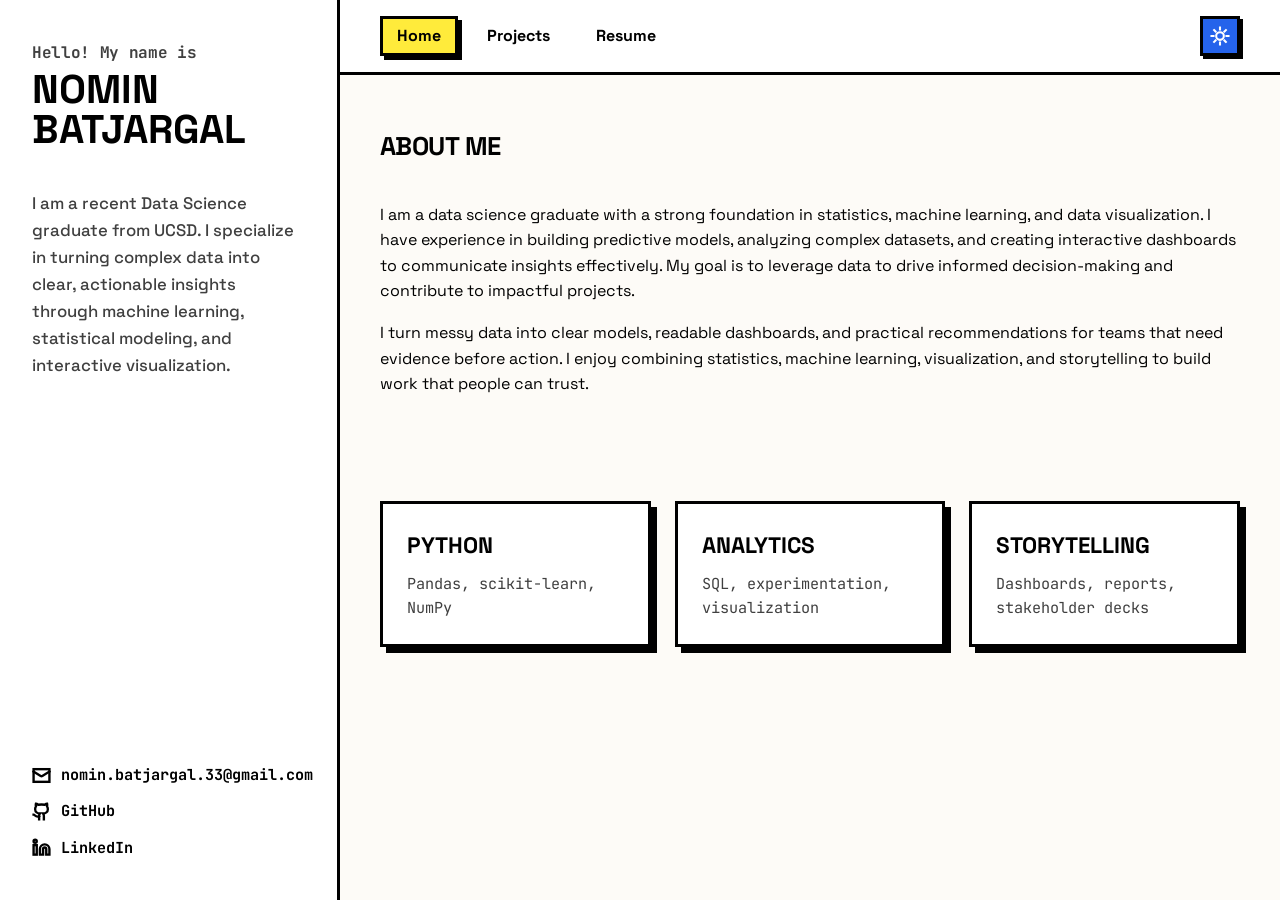
==== commit 845fbd8d: "changed heading size" ====
--- a/index.html
+++ b/index.html
@@ -67,7 +67,7 @@
 
       <div class="app-content">
         <section class="section about-section">
-          <div class="featured-title-row">
+          <div class="section-heading about-page-heading">
             <h2>About Me</h2>
           </div>
           <div class="about-me">
--- a/styles.css
+++ b/styles.css
@@ -345,6 +345,11 @@
   margin-bottom: 40px;
 }
 
+.section-heading h2 {
+  font-size: 1.6rem;
+  line-height: 1.2; 
+}
+
 .featured-title-row {
   display: flex;
   align-items: center;
@@ -399,7 +404,7 @@
 .case-study[data-featured="true"]::after {
   content: ""; 
   background-image: url('assets/pin.svg'); 
-  background-size: 85%; 
+  background-size: 80%; 
   background-position: center;
   background-repeat: no-repeat;
   position: absolute;
